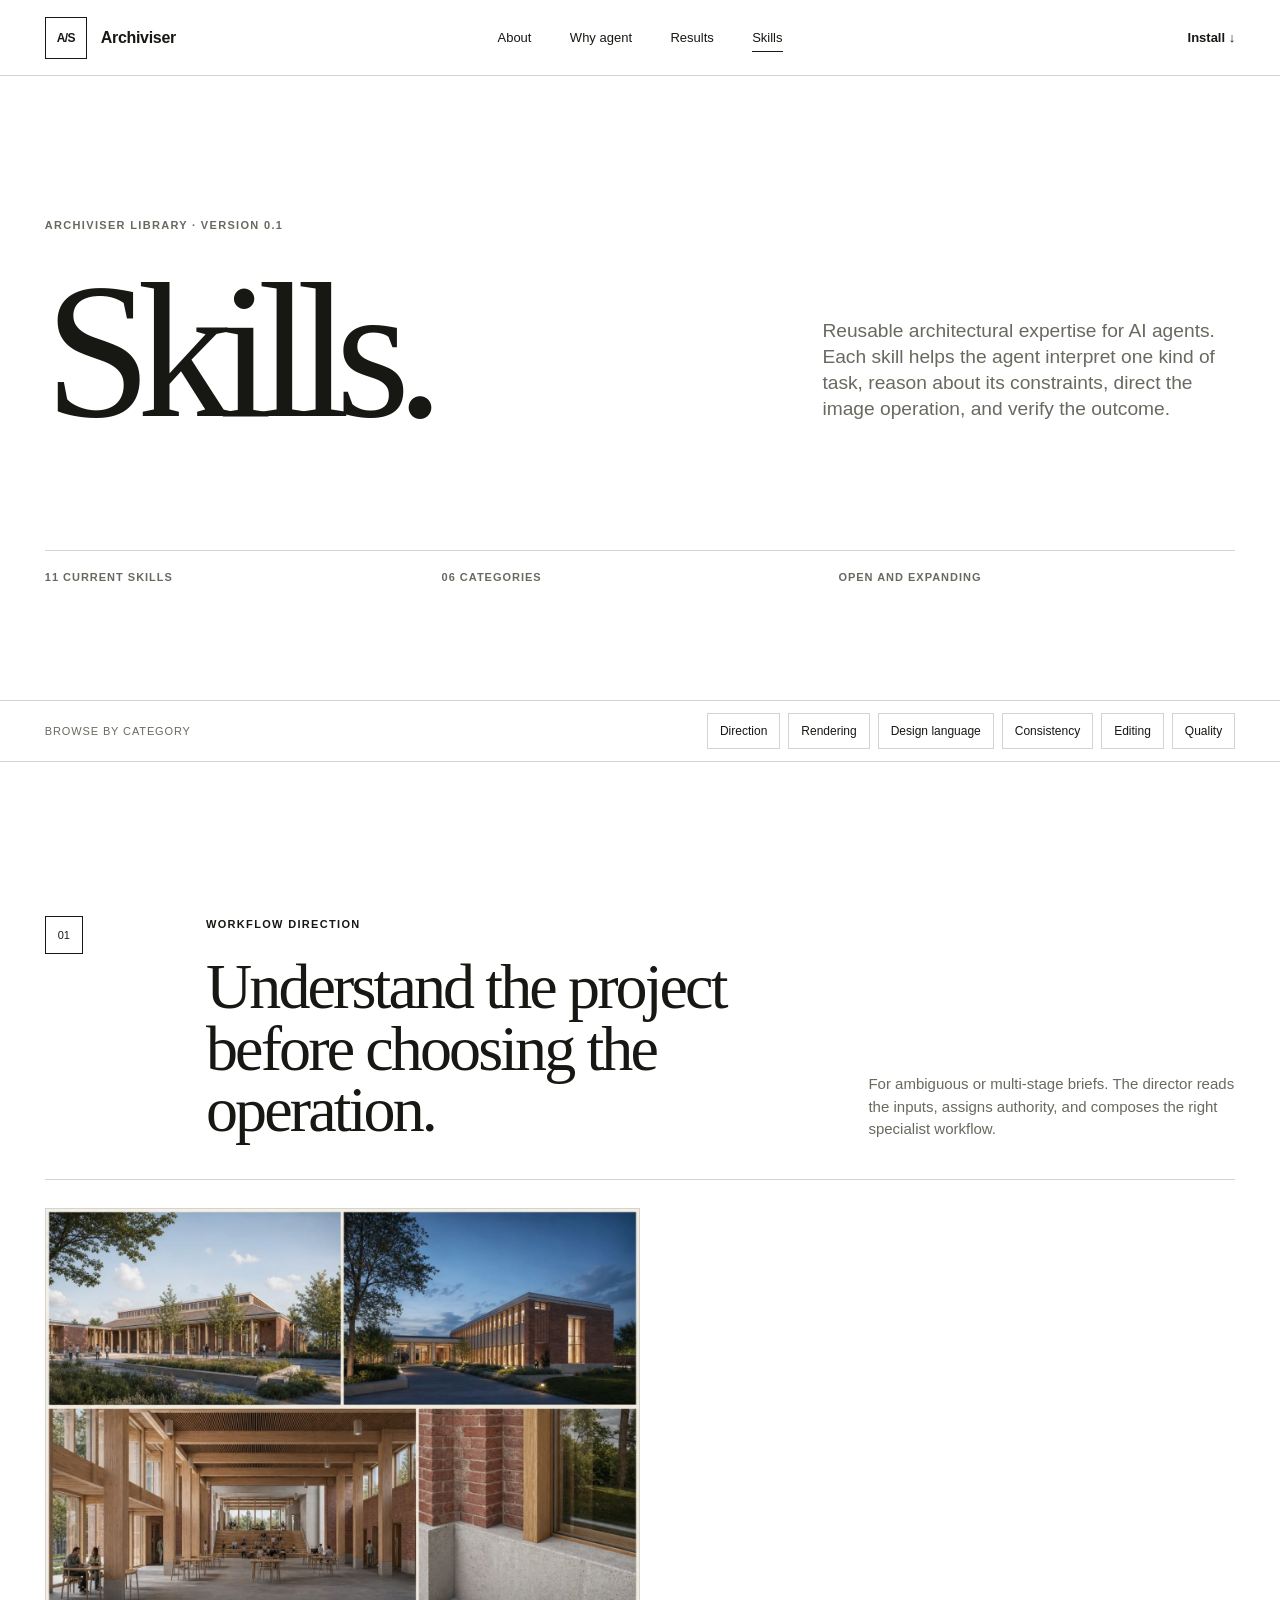
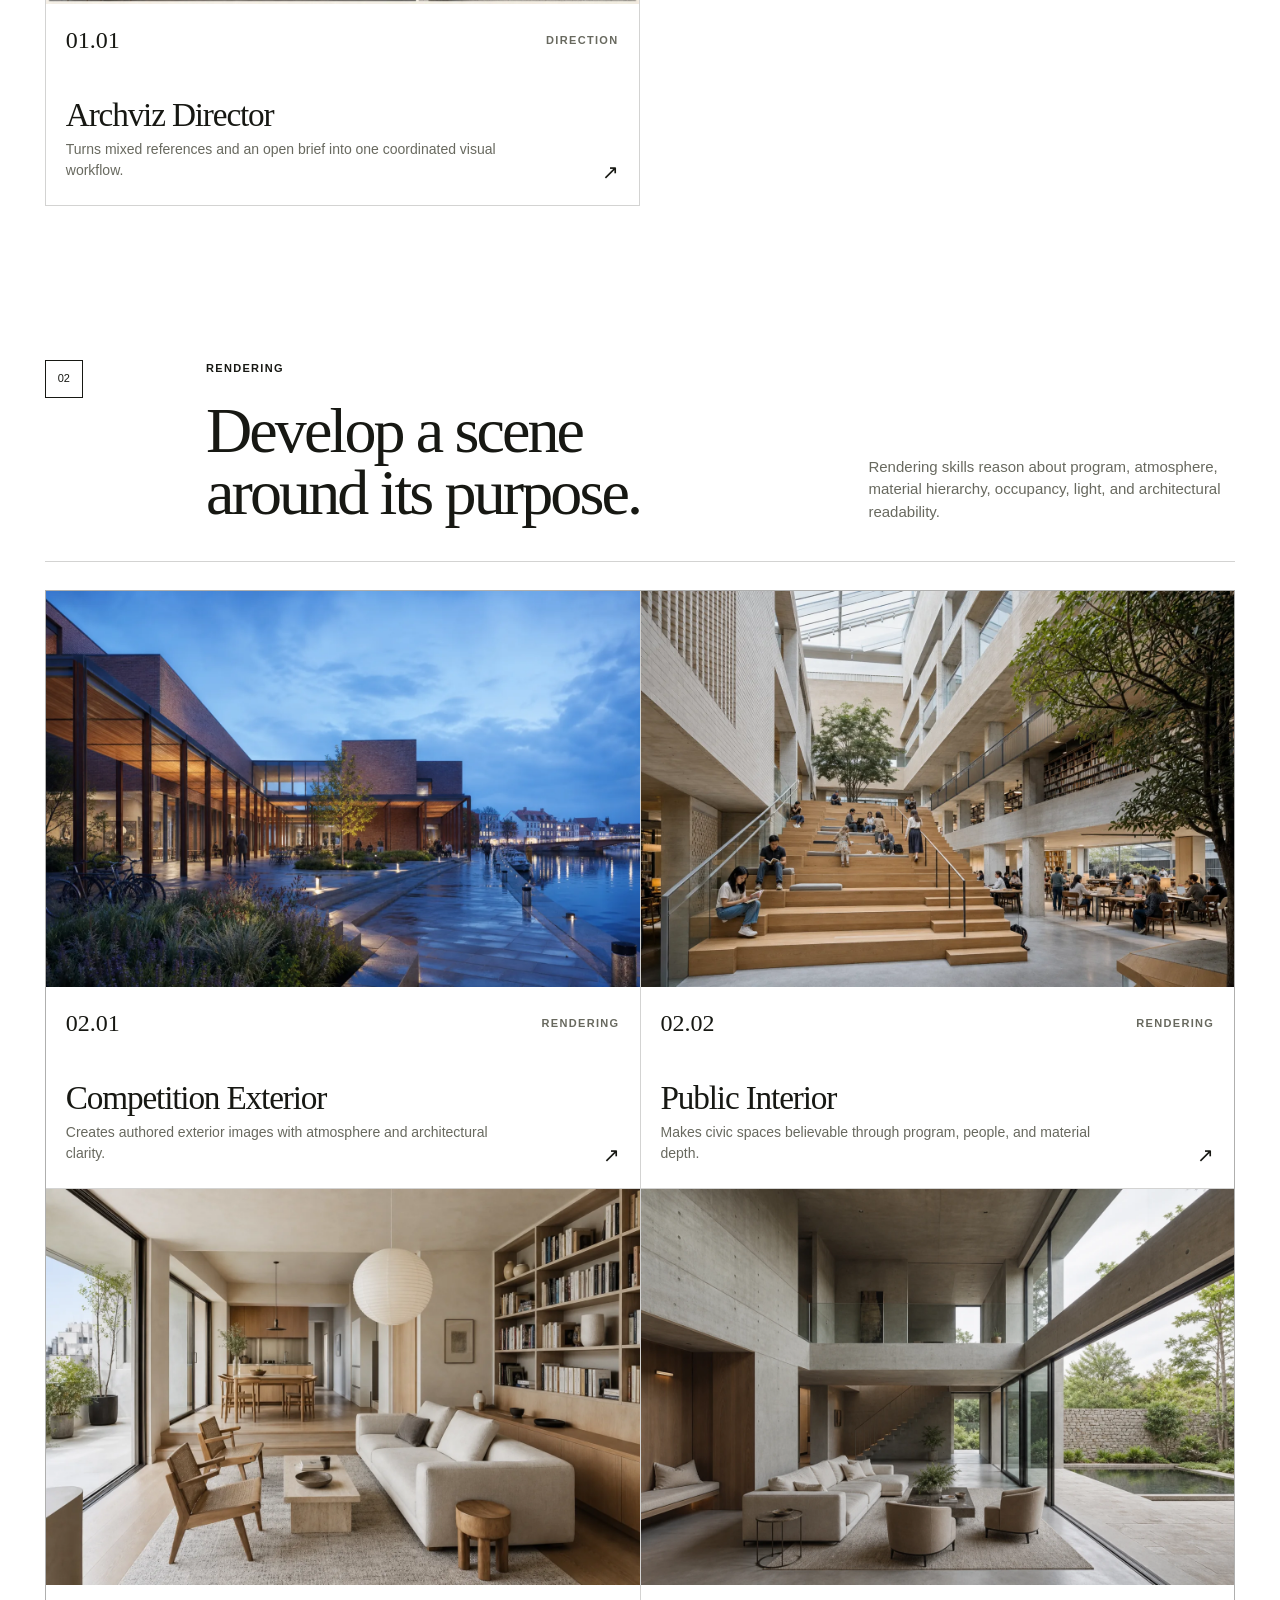
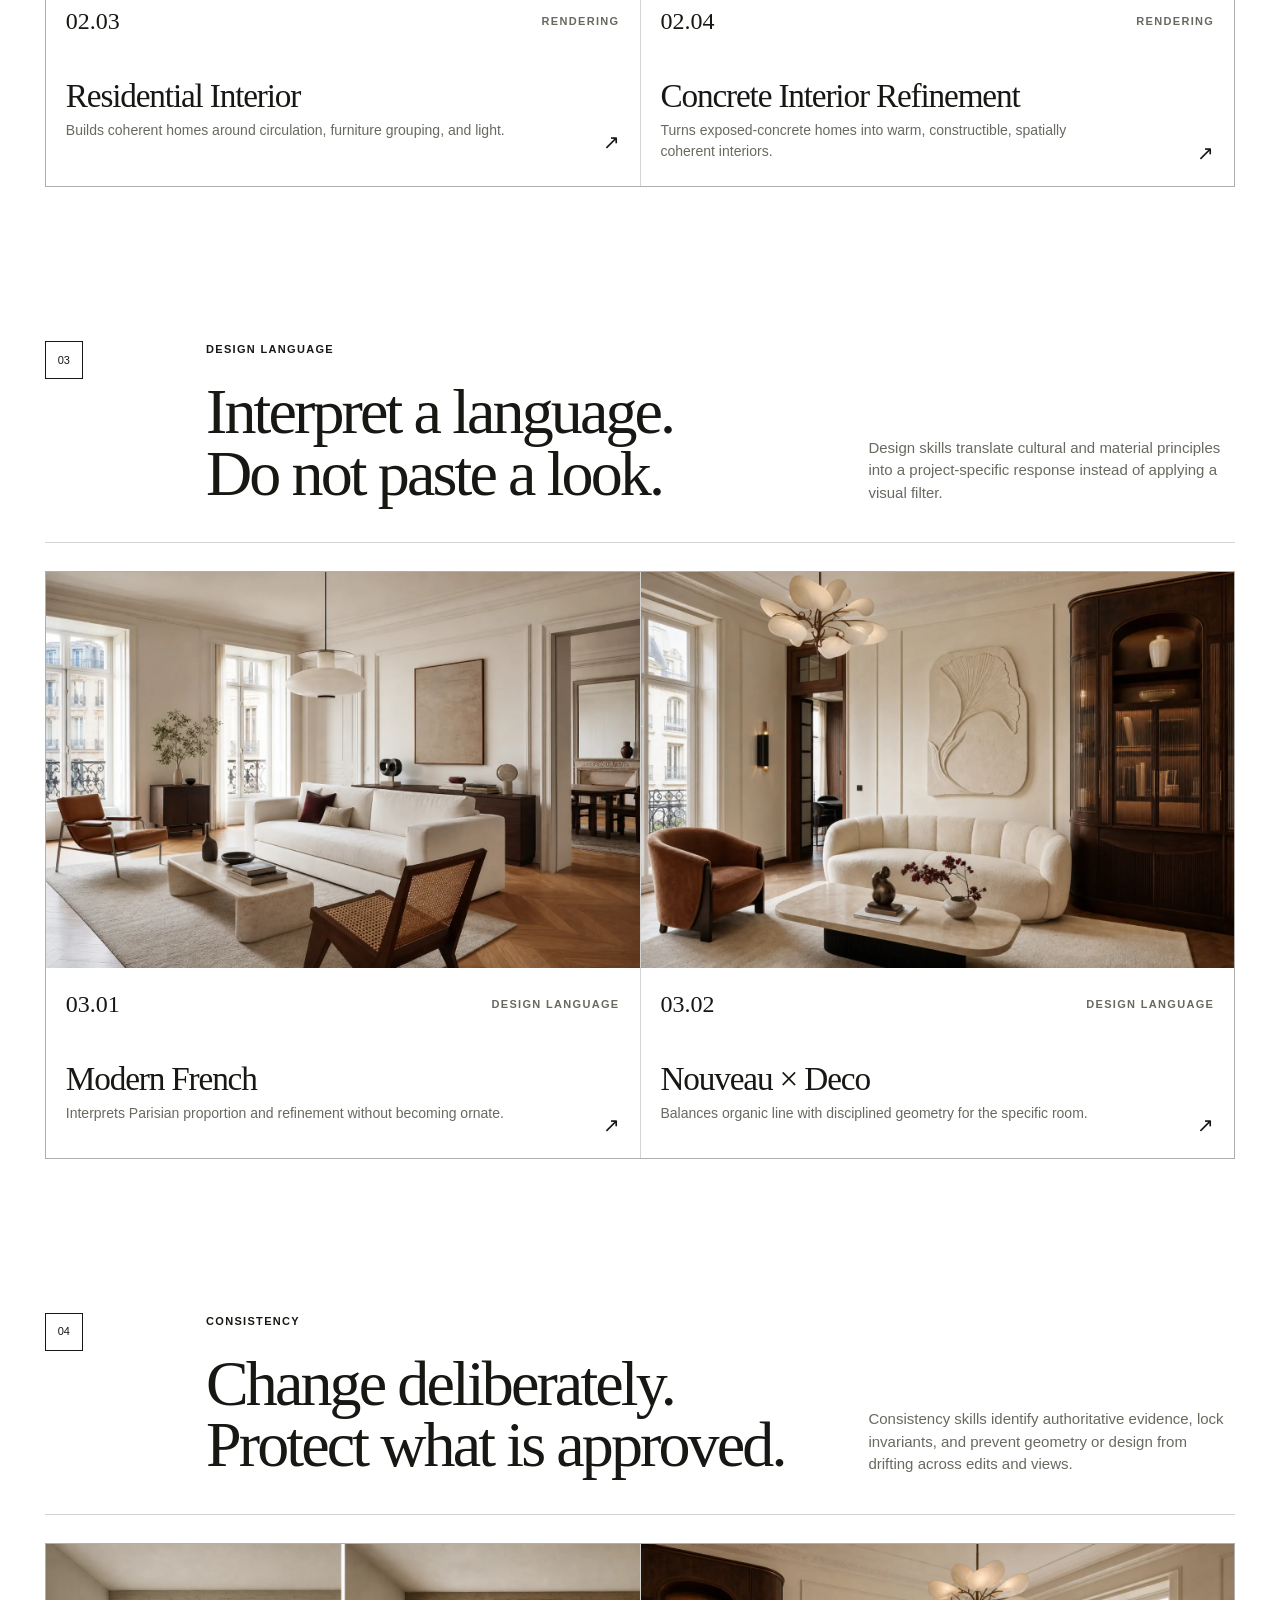
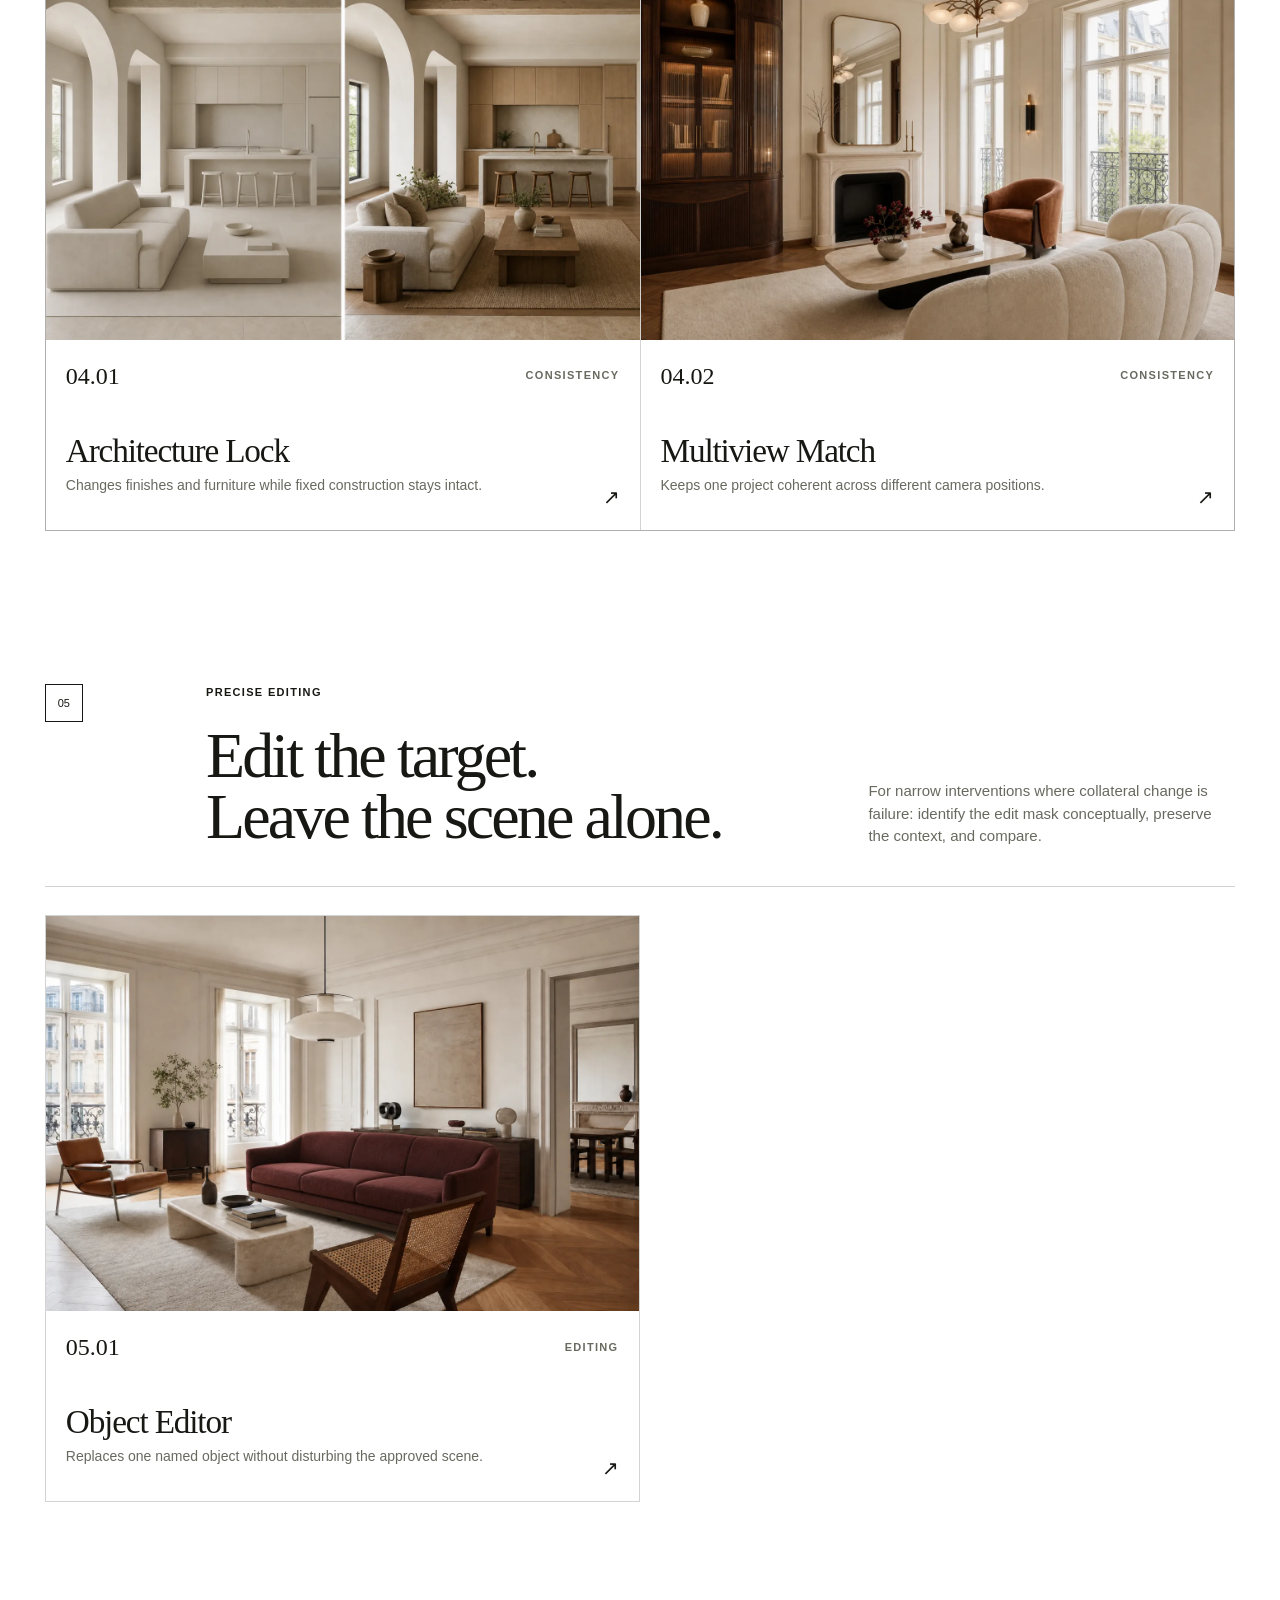
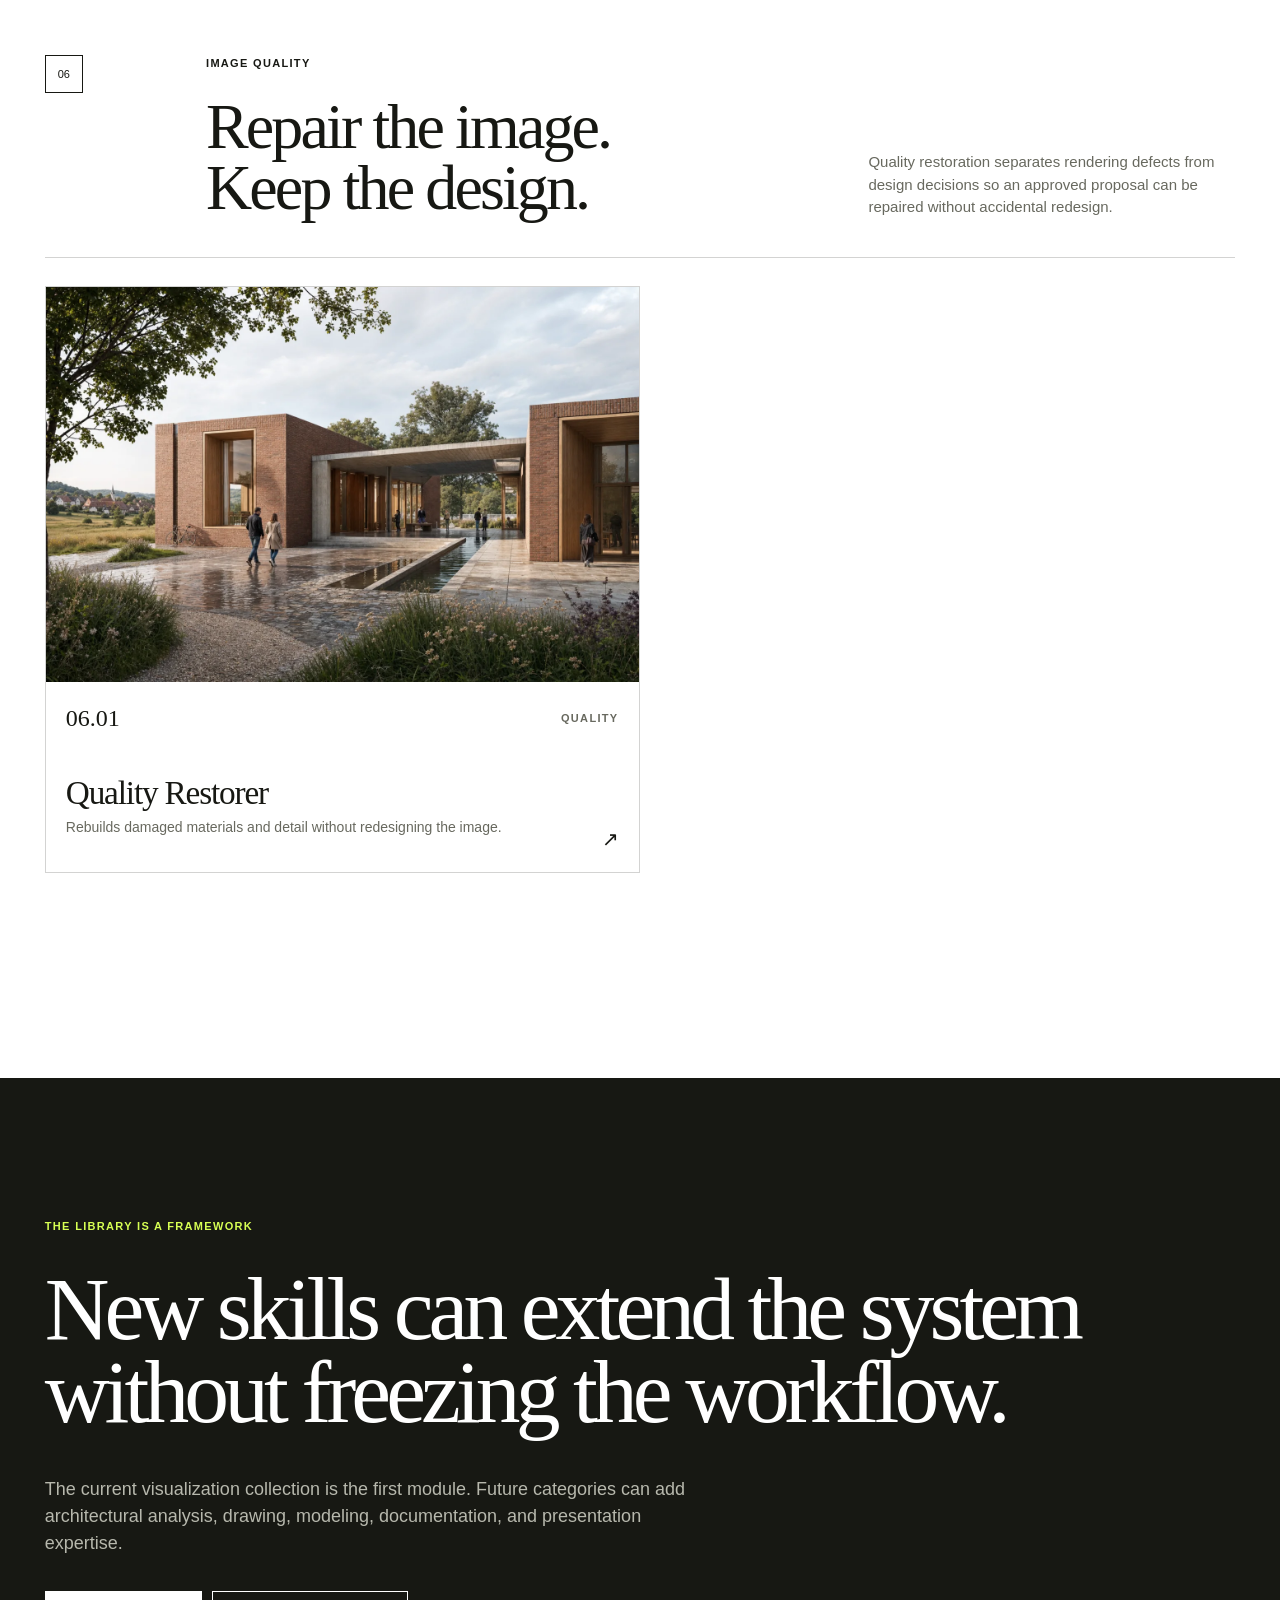
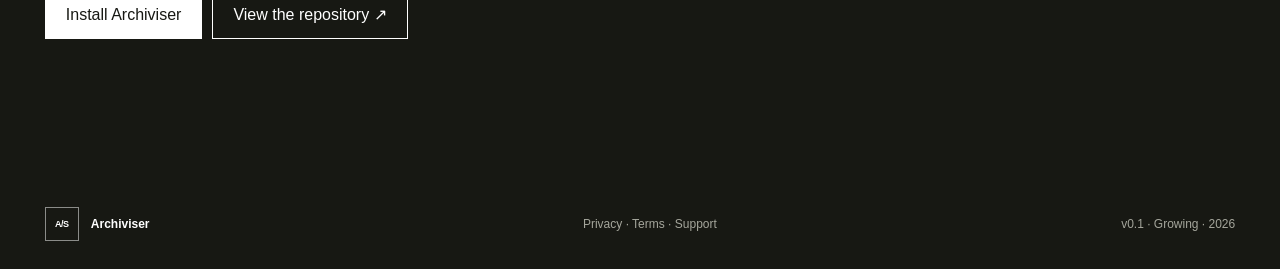
==== site/skills.html @ 3abfe594 "Add concrete interior skill artwork" ====
<!doctype html>
<html lang="en">
  <head>
    <meta charset="UTF-8" />
    <meta name="viewport" content="width=device-width, initial-scale=1.0" />
    <meta name="description" content="Browse the Archiviser library of architectural reasoning skills for AI agents, organized by capability." />
    <meta name="theme-color" content="#ffffff" />
    <title>Skills Library — Archiviser</title>
    <link rel="stylesheet" href="styles.css" />
    <script src="script.js" defer></script>
  </head>
  <body class="library-page">
    <a class="skip-link" href="#main">Skip to content</a>

    <header class="site-header">
      <a class="brand" href="index.html" aria-label="Archiviser home">
        <span class="brand-mark" aria-hidden="true">A/S</span>
        <span class="brand-name">Archiviser</span>
      </a>
      <nav class="site-nav" aria-label="Primary navigation">
        <a href="index.html#context">About</a>
        <a href="index.html#why-agent">Why agent</a>
        <a href="index.html#cases">Results</a>
        <a class="is-current" href="skills.html" aria-current="page">Skills</a>
      </nav>
      <a class="header-cta" href="index.html#install">Install <span aria-hidden="true">↓</span></a>
    </header>

    <main id="main">
      <section class="library-hero">
        <p class="eyebrow">Archiviser library · Version 0.1</p>
        <div class="library-title">
          <h1>Skills.</h1>
          <p>Reusable architectural expertise for AI agents. Each skill helps the agent interpret one kind of task, reason about its constraints, direct the image operation, and verify the outcome.</p>
        </div>
        <div class="library-index">
          <span>11 current skills</span><span>06 categories</span><span>Open and expanding</span>
        </div>
      </section>

      <nav class="category-nav" aria-label="Skill categories">
        <span>Browse by category</span>
        <a href="#direction">Direction</a>
        <a href="#rendering">Rendering</a>
        <a href="#design">Design language</a>
        <a href="#consistency">Consistency</a>
        <a href="#editing">Editing</a>
        <a href="#quality">Quality</a>
      </nav>

      <div class="library-sections">
        <section class="skill-category-section" id="direction">
          <header class="category-heading reveal"><span>01</span><div><p>Workflow direction</p><h2>Understand the project<br />before choosing the operation.</h2></div><p>For ambiguous or multi-stage briefs. The director reads the inputs, assigns authority, and composes the right specialist workflow.</p></header>
          <div class="skill-grid library-grid">
            <a class="skill-card reveal" href="https://github.com/swangarch/archiviser/blob/main/skills/archviz-director/SKILL.md">
              <div class="skill-image"><img src="assets/archviz-director-overview.webp" alt="One architectural project coordinated across exterior, interior, and material views" /></div>
              <div class="skill-card-body"><div class="skill-meta"><span class="skill-id">01.01</span><span class="skill-category">Direction</span></div><h3>Archviz Director</h3><p>Turns mixed references and an open brief into one coordinated visual workflow.</p><span class="skill-arrow">↗</span></div>
            </a>
          </div>
        </section>

        <section class="skill-category-section" id="rendering">
          <header class="category-heading reveal"><span>02</span><div><p>Rendering</p><h2>Develop a scene<br />around its purpose.</h2></div><p>Rendering skills reason about program, atmosphere, material hierarchy, occupancy, light, and architectural readability.</p></header>
          <div class="skill-grid library-grid">
            <a class="skill-card reveal" href="https://github.com/swangarch/archiviser/blob/main/skills/render-competition-exterior/SKILL.md"><div class="skill-image"><img src="assets/blue-hour-waterfront-exterior.webp" alt="Brick waterfront arts pavilion at blue hour" /></div><div class="skill-card-body"><div class="skill-meta"><span class="skill-id">02.01</span><span class="skill-category">Rendering</span></div><h3>Competition Exterior</h3><p>Creates authored exterior images with atmosphere and architectural clarity.</p><span class="skill-arrow">↗</span></div></a>
            <a class="skill-card reveal" href="https://github.com/swangarch/archiviser/blob/main/skills/render-public-interior/SKILL.md"><div class="skill-image"><img src="assets/public-library-interior.webp" alt="Public library organized around a timber reading stair" /></div><div class="skill-card-body"><div class="skill-meta"><span class="skill-id">02.02</span><span class="skill-category">Rendering</span></div><h3>Public Interior</h3><p>Makes civic spaces believable through program, people, and material depth.</p><span class="skill-arrow">↗</span></div></a>
            <a class="skill-card reveal" href="https://github.com/swangarch/archiviser/blob/main/skills/render-residential-interior/SKILL.md"><div class="skill-image"><img src="assets/residential-interior.webp" alt="Bright split-level residential interior" /></div><div class="skill-card-body"><div class="skill-meta"><span class="skill-id">02.03</span><span class="skill-category">Rendering</span></div><h3>Residential Interior</h3><p>Builds coherent homes around circulation, furniture grouping, and light.</p><span class="skill-arrow">↗</span></div></a>
            <a class="skill-card reveal" href="https://github.com/swangarch/archiviser/blob/main/skills/refine-concrete-residential-interiors/SKILL.md"><div class="skill-image"><img src="assets/concrete-residential-interior.webp" alt="Double-height exposed-concrete living room opening to a planted courtyard" /></div><div class="skill-card-body"><div class="skill-meta"><span class="skill-id">02.04</span><span class="skill-category">Rendering</span></div><h3>Concrete Interior Refinement</h3><p>Turns exposed-concrete homes into warm, constructible, spatially coherent interiors.</p><span class="skill-arrow">↗</span></div></a>
          </div>
        </section>

        <section class="skill-category-section" id="design">
          <header class="category-heading reveal"><span>03</span><div><p>Design language</p><h2>Interpret a language.<br />Do not paste a look.</h2></div><p>Design skills translate cultural and material principles into a project-specific response instead of applying a visual filter.</p></header>
          <div class="skill-grid library-grid">
            <a class="skill-card reveal" href="https://github.com/swangarch/archiviser/blob/main/skills/design-modern-french/SKILL.md"><div class="skill-image"><img src="assets/modern-french-interior.webp" alt="Restrained contemporary French living room" /></div><div class="skill-card-body"><div class="skill-meta"><span class="skill-id">03.01</span><span class="skill-category">Design language</span></div><h3>Modern French</h3><p>Interprets Parisian proportion and refinement without becoming ornate.</p><span class="skill-arrow">↗</span></div></a>
            <a class="skill-card reveal" href="https://github.com/swangarch/archiviser/blob/main/skills/design-art-nouveau-deco/SKILL.md"><div class="skill-image"><img src="assets/art-nouveau-deco-interior.webp" alt="Interior balancing Art Nouveau and Art Deco influences" /></div><div class="skill-card-body"><div class="skill-meta"><span class="skill-id">03.02</span><span class="skill-category">Design language</span></div><h3>Nouveau × Deco</h3><p>Balances organic line with disciplined geometry for the specific room.</p><span class="skill-arrow">↗</span></div></a>
          </div>
        </section>

        <section class="skill-category-section" id="consistency">
          <header class="category-heading reveal"><span>04</span><div><p>Consistency</p><h2>Change deliberately.<br />Protect what is approved.</h2></div><p>Consistency skills identify authoritative evidence, lock invariants, and prevent geometry or design from drifting across edits and views.</p></header>
          <div class="skill-grid library-grid">
            <a class="skill-card reveal" href="https://github.com/swangarch/archiviser/blob/main/skills/lock-architecture-shell/SKILL.md"><div class="skill-image"><img src="assets/architecture-shell-lock.webp" alt="Interior comparison with identical architectural shell" /></div><div class="skill-card-body"><div class="skill-meta"><span class="skill-id">04.01</span><span class="skill-category">Consistency</span></div><h3>Architecture Lock</h3><p>Changes finishes and furniture while fixed construction stays intact.</p><span class="skill-arrow">↗</span></div></a>
            <a class="skill-card reveal" href="https://github.com/swangarch/archiviser/blob/main/skills/match-archviz-multiview/SKILL.md"><div class="skill-image"><img src="assets/art-nouveau-deco-companion-view.webp" alt="Reverse view of the same designed room" /></div><div class="skill-card-body"><div class="skill-meta"><span class="skill-id">04.02</span><span class="skill-category">Consistency</span></div><h3>Multiview Match</h3><p>Keeps one project coherent across different camera positions.</p><span class="skill-arrow">↗</span></div></a>
          </div>
        </section>

        <section class="skill-category-section" id="editing">
          <header class="category-heading reveal"><span>05</span><div><p>Precise editing</p><h2>Edit the target.<br />Leave the scene alone.</h2></div><p>For narrow interventions where collateral change is failure: identify the edit mask conceptually, preserve the context, and compare.</p></header>
          <div class="skill-grid library-grid">
            <a class="skill-card reveal" href="https://github.com/swangarch/archiviser/blob/main/skills/edit-archviz-objects/SKILL.md"><div class="skill-image"><img src="assets/modern-french-object-edit.webp" alt="Parisian living room after a precise sofa replacement" /></div><div class="skill-card-body"><div class="skill-meta"><span class="skill-id">05.01</span><span class="skill-category">Editing</span></div><h3>Object Editor</h3><p>Replaces one named object without disturbing the approved scene.</p><span class="skill-arrow">↗</span></div></a>
          </div>
        </section>

        <section class="skill-category-section" id="quality">
          <header class="category-heading reveal"><span>06</span><div><p>Image quality</p><h2>Repair the image.<br />Keep the design.</h2></div><p>Quality restoration separates rendering defects from design decisions so an approved proposal can be repaired without accidental redesign.</p></header>
          <div class="skill-grid library-grid">
            <a class="skill-card reveal" href="https://github.com/swangarch/archiviser/blob/main/skills/restore-archviz-quality/SKILL.md"><div class="skill-image"><img src="assets/competition-exterior.webp" alt="Restored architectural exterior with clean materials and geometry" /></div><div class="skill-card-body"><div class="skill-meta"><span class="skill-id">06.01</span><span class="skill-category">Quality</span></div><h3>Quality Restorer</h3><p>Rebuilds damaged materials and detail without redesigning the image.</p><span class="skill-arrow">↗</span></div></a>
          </div>
        </section>
      </div>

      <section class="library-closing reveal">
        <p class="section-number">The library is a framework</p>
        <h2>New skills can extend the system<br />without freezing the workflow.</h2>
        <p>The current visualization collection is the first module. Future categories can add architectural analysis, drawing, modeling, documentation, and presentation expertise.</p>
        <div class="closing-actions"><a class="button button-light" href="index.html#install">Install Archiviser</a><a class="button button-outline-light" href="https://github.com/swangarch/archiviser">View the repository ↗</a></div>
      </section>
    </main>

    <footer class="site-footer">
      <div><span class="brand-mark">A/S</span><span>Archiviser</span></div>
      <p><a href="privacy.html">Privacy</a> · <a href="terms.html">Terms</a> · <a href="support.html">Support</a></p>
      <p>v0.1 · Growing · <span id="year">2026</span></p>
    </footer>
  </body>
</html>
---- site/styles.css ----
:root {
  --paper: #ffffff;
  --paper-light: #ffffff;
  --ink: #171813;
  --muted: #68695f;
  --line: rgba(23, 24, 19, 0.19);
  --acid: #d7ff53;
  --terracotta: #a7492e;
  --blue: #345cff;
  --max: 1540px;
  --gutter: clamp(20px, 3.5vw, 58px);
  --display: "Helvetica Neue", "Neue Haas Grotesk Text Pro", Arial, sans-serif;
  --serif: Iowan Old Style, Baskerville, "Times New Roman", serif;
}

* { box-sizing: border-box; }
html { scroll-behavior: smooth; }
#context, #why-agent, #example, #cases, #skills, #install { scroll-margin-top: 96px; }
body {
  margin: 0;
  color: var(--ink);
  background: var(--paper);
  font-family: var(--display);
  font-size: 16px;
  line-height: 1.5;
  -webkit-font-smoothing: antialiased;
}

img { display: block; width: 100%; }
a { color: inherit; text-decoration: none; }
button { font: inherit; }

.skip-link {
  position: fixed;
  z-index: 1000;
  left: 16px;
  top: -80px;
  padding: 10px 16px;
  color: #fff;
  background: var(--ink);
}
.skip-link:focus { top: 16px; }

.site-header {
  position: sticky;
  z-index: 100;
  top: 0;
  display: grid;
  grid-template-columns: 1fr auto 1fr;
  align-items: center;
  min-height: 76px;
  padding: 0 var(--gutter);
  border-bottom: 1px solid var(--line);
  background: color-mix(in srgb, var(--paper) 88%, transparent);
  backdrop-filter: blur(16px);
}
.brand { display: inline-flex; align-items: center; gap: 14px; width: max-content; font-weight: 650; }
.brand-mark {
  display: inline-grid;
  place-items: center;
  width: 42px;
  height: 42px;
  border: 1px solid currentColor;
  font-size: 12px;
  font-weight: 750;
  letter-spacing: -0.05em;
}
.brand-name { letter-spacing: -0.02em; }
.site-nav { display: flex; gap: clamp(20px, 3vw, 44px); font-size: 13px; }
.site-nav a, .header-cta { position: relative; }
.site-nav a::after, .header-cta::after {
  position: absolute;
  right: 0;
  bottom: -5px;
  left: 0;
  height: 1px;
  background: currentColor;
  content: "";
  transform: scaleX(0);
  transform-origin: right;
  transition: transform 240ms ease;
}
.site-nav a:hover::after, .header-cta:hover::after { transform: scaleX(1); transform-origin: left; }
.site-nav a.is-current::after { transform: scaleX(1); }
.header-cta { justify-self: end; font-size: 13px; font-weight: 650; }

.hero {
  display: grid;
  grid-template-columns: minmax(390px, 1.05fr) minmax(500px, 1.35fr);
  grid-template-rows: 1fr auto;
  gap: clamp(30px, 4vw, 72px);
  min-height: calc(100svh - 76px);
  max-width: var(--max);
  margin: 0 auto;
  padding: clamp(54px, 8vh, 100px) var(--gutter) 30px;
}
.hero-copy { align-self: center; }
.eyebrow, .section-number, .case-type, .skill-category {
  margin: 0;
  font-size: 11px;
  font-weight: 700;
  letter-spacing: 0.12em;
  text-transform: uppercase;
}
.eyebrow { margin-bottom: clamp(34px, 6vh, 74px); color: var(--muted); }
.hero h1 {
  margin: 0;
  font-family: var(--serif);
  font-size: clamp(72px, 7.1vw, 122px);
  font-weight: 400;
  line-height: 0.79;
  letter-spacing: -0.065em;
}
.hero h1 span { display: block; }
.hero-intro {
  max-width: 550px;
  margin: clamp(34px, 6vh, 72px) 0 0;
  font-size: clamp(18px, 1.55vw, 26px);
  line-height: 1.3;
  letter-spacing: -0.025em;
}
.hero-actions, .closing-actions { display: flex; flex-wrap: wrap; gap: 10px; margin-top: 34px; }
.button {
  display: inline-flex;
  align-items: center;
  justify-content: center;
  min-height: 48px;
  padding: 0 20px;
  border: 1px solid var(--ink);
  border-radius: 0;
  cursor: pointer;
  transition: background 180ms ease, color 180ms ease, transform 180ms ease;
}
.button:hover { transform: translateY(-2px); }
.button-dark { color: var(--paper); background: var(--ink); }
.button-quiet { background: transparent; }
.hero-visual { position: relative; align-self: stretch; min-height: 570px; margin: 0; overflow: hidden; background: #c9c7bd; }
.hero-visual img { height: 100%; object-fit: cover; }
.hero-visual figcaption {
  position: absolute;
  right: 0;
  bottom: 0;
  left: 0;
  display: flex;
  justify-content: space-between;
  padding: 14px 16px;
  color: #fff;
  background: linear-gradient(transparent, rgba(0, 0, 0, 0.48));
  font-size: 10px;
  letter-spacing: 0.08em;
  text-transform: uppercase;
}
.crosshair { position: absolute; width: 26px; height: 26px; }
.crosshair::before, .crosshair::after { position: absolute; background: rgba(255,255,255,.9); content: ""; }
.crosshair::before { left: 12px; width: 1px; height: 26px; }
.crosshair::after { top: 12px; width: 26px; height: 1px; }
.crosshair-a { top: 22px; left: 22px; }
.crosshair-b { right: 22px; bottom: 48px; }
.hero-index {
  grid-column: 1 / -1;
  display: grid;
  grid-template-columns: repeat(3, 1fr);
  border-top: 1px solid var(--line);
}
.hero-index div { display: flex; align-items: baseline; gap: 12px; padding: 20px 0 0; }
.hero-index strong { font-family: var(--serif); font-size: 36px; font-weight: 400; }
.hero-index span { color: var(--muted); font-size: 12px; }

.manifesto, .reasoning, .usage, .cases, .skills, .method, .install {
  max-width: var(--max);
  margin: 0 auto;
  padding-right: var(--gutter);
  padding-left: var(--gutter);
}
.manifesto {
  display: grid;
  grid-template-columns: 0.42fr 1.5fr 0.8fr;
  gap: clamp(24px, 4vw, 70px);
  padding-top: clamp(110px, 16vw, 230px);
  padding-bottom: clamp(110px, 16vw, 230px);
}
.manifesto-lead { margin: 0; font-family: var(--serif); font-size: clamp(34px, 4.2vw, 66px); line-height: 1.02; letter-spacing: -0.045em; }
.manifesto-copy { align-self: end; color: var(--muted); }
.manifesto-copy p { margin: 0; }
.manifesto-copy p + p { margin-top: 22px; }

.reasoning { padding-bottom: clamp(110px, 16vw, 230px); }
.reasoning-grid { display: grid; grid-template-columns: 1fr 1fr; gap: 12px; margin-top: 28px; }
.reasoning-card { min-height: 620px; padding: clamp(28px, 4vw, 62px); }
.reasoning-card-muted { border: 1px solid var(--line); background: #f0f0eb; }
.reasoning-card-accent { background: var(--acid); }
.reasoning-label { margin: 0; font-size: 11px; font-weight: 700; letter-spacing: .12em; text-transform: uppercase; }
.reasoning-card h3 { margin: clamp(70px, 9vw, 140px) 0 42px; font-family: var(--serif); font-size: clamp(44px, 5.2vw, 76px); font-weight: 400; line-height: .95; letter-spacing: -.045em; }
.reasoning-card ol { margin: 0; padding: 0; border-top: 1px solid currentColor; list-style: none; counter-reset: reason; }
.reasoning-card li { display: grid; grid-template-columns: 34px 1fr; gap: 12px; padding: 13px 0; border-bottom: 1px solid color-mix(in srgb, currentColor 25%, transparent); counter-increment: reason; }
.reasoning-card li::before { content: "0" counter(reason); color: var(--muted); font-size: 11px; }
.reasoning-note { max-width: 520px; margin: 42px 0 0; font-size: 14px; }
.reasoning-statement { display: flex; align-items: center; justify-content: space-between; gap: 16px; margin-top: 12px; padding: clamp(28px, 4vw, 52px); color: var(--paper); background: var(--ink); font-family: var(--serif); font-size: clamp(22px, 3vw, 46px); }
.reasoning-statement i { color: var(--acid); font-family: var(--display); font-style: normal; }

.usage { padding-bottom: clamp(110px, 15vw, 220px); }
.usage-demo {
  display: grid;
  grid-template-columns: .9fr 1.1fr;
  gap: 12px;
  margin-top: 28px;
  padding: 12px;
  background: var(--ink);
}
.codex-window { min-width: 0; color: var(--ink); background: var(--paper-light); }
.codex-bar { display: grid; grid-template-columns: auto auto 1fr; align-items: center; gap: 10px; min-height: 52px; padding: 0 18px; border-bottom: 1px solid var(--line); font-size: 12px; }
.codex-bar > span:last-child { justify-self: end; color: var(--muted); }
.codex-dot { width: 10px; height: 10px; background: var(--acid); border: 1px solid var(--ink); border-radius: 50%; }
.codex-thread { padding: clamp(22px, 3vw, 42px); }
.file-chip { display: flex; align-items: center; gap: 12px; width: fit-content; padding: 10px 12px; border: 1px solid var(--line); background: #fff; }
.file-chip > span { display: grid; place-items: center; width: 38px; height: 38px; color: var(--paper); background: var(--ink); font-size: 9px; font-weight: 700; }
.file-chip div { display: grid; }
.file-chip strong { font-size: 12px; }
.file-chip small { color: var(--muted); font-size: 10px; }
.message { margin-top: 28px; }
.message > span { display: block; margin-bottom: 8px; color: var(--muted); font-size: 10px; font-weight: 700; letter-spacing: .08em; text-transform: uppercase; }
.message p { margin: 0; padding: 16px 18px; font-size: 14px; line-height: 1.55; }
.message-user p { background: #fff; border: 1px solid var(--line); }
.message-agent p { color: var(--paper); background: var(--ink); }
.message code { padding: 2px 4px; color: var(--ink); background: var(--acid); font-size: .92em; }
.usage-result { position: relative; min-width: 0; margin: 0; overflow: hidden; background: #c8c6bd; }
.usage-result img { height: 100%; object-fit: cover; }
.usage-result figcaption { position: absolute; right: 0; bottom: 0; left: 0; display: flex; justify-content: space-between; gap: 20px; padding: 16px; color: #fff; background: linear-gradient(transparent, rgba(0,0,0,.62)); font-size: 10px; letter-spacing: .08em; text-transform: uppercase; }
.usage-steps { display: grid; grid-template-columns: repeat(4, 1fr); margin: 28px 0 0; padding: 0; border-top: 1px solid var(--line); list-style: none; }
.usage-steps li { min-height: 180px; padding: 20px 22px 22px 0; border-right: 1px solid var(--line); }
.usage-steps li + li { padding-left: 22px; }
.usage-steps li:last-child { border-right: 0; }
.usage-steps span { color: var(--muted); font-size: 11px; }
.usage-steps strong { display: block; margin-top: 44px; font-family: var(--serif); font-size: 30px; font-weight: 400; }
.usage-steps p { margin: 6px 0 0; color: var(--muted); font-size: 13px; }

.section-heading {
  display: grid;
  grid-template-columns: 1fr minmax(250px, 0.42fr);
  gap: 40px;
  align-items: end;
  padding-bottom: 38px;
  border-bottom: 1px solid var(--line);
}
.section-heading h2, .closing h2 {
  margin: 20px 0 0;
  font-family: var(--serif);
  font-size: clamp(54px, 7vw, 106px);
  font-weight: 400;
  line-height: 0.92;
  letter-spacing: -0.055em;
}
.section-heading > p { max-width: 450px; margin: 0; color: var(--muted); font-size: 18px; }
.section-summary { max-width: 640px; margin: 28px 0 0; color: var(--muted); font-size: 16px; }

.case { padding: clamp(90px, 12vw, 190px) 0; border-bottom: 1px solid var(--line); }
.case-header {
  display: grid;
  grid-template-columns: 0.35fr 1fr 0.7fr;
  gap: clamp(24px, 4vw, 68px);
  align-items: start;
  margin-bottom: clamp(34px, 5vw, 70px);
}
.case-header > div { display: flex; align-items: center; gap: 14px; }
.case-number { display: inline-grid; place-items: center; width: 34px; height: 34px; border: 1px solid var(--ink); font-size: 11px; }
.case-header h3 { margin: 0; font-family: var(--serif); font-size: clamp(42px, 5.1vw, 78px); font-weight: 400; line-height: 0.96; letter-spacing: -0.045em; }
.case-header > p { margin: 0; color: var(--muted); font-size: 17px; }
.diptych { display: grid; grid-template-columns: 1fr 1fr; gap: 12px; }
.diptych figure, .single-image { margin: 0; }
.diptych img { aspect-ratio: 3 / 2; height: 100%; object-fit: cover; }
.diptych figcaption, .single-image figcaption { display: flex; justify-content: space-between; padding-top: 10px; color: var(--muted); font-size: 11px; text-transform: uppercase; letter-spacing: .08em; }
.single-image { width: 82%; margin-left: auto; }
.case-footer { display: flex; justify-content: space-between; gap: 30px; margin-top: 24px; padding-top: 18px; border-top: 1px solid var(--line); color: var(--muted); font-size: 12px; }
.case-footer a { color: var(--ink); font-weight: 700; }
.case-footer a:hover { text-decoration: underline; text-underline-offset: 4px; }
.case-offset .case-header { grid-template-columns: .35fr .78fr .55fr; }

.compare-stage { position: relative; aspect-ratio: 3 / 2; overflow: hidden; background: #c7c5bc; }
.compare-image { position: absolute; inset: 0; height: 100%; object-fit: cover; }
.compare-overlay { position: absolute; inset: 0; clip-path: inset(0 calc(100% - var(--position)) 0 0); }
.compare-handle { position: absolute; z-index: 3; top: 0; bottom: 0; left: var(--position); width: 2px; background: #fff; transform: translateX(-1px); pointer-events: none; }
.compare-handle span { position: absolute; top: 50%; left: 50%; display: grid; place-items: center; width: 48px; height: 48px; color: var(--ink); background: var(--acid); border-radius: 50%; transform: translate(-50%, -50%); font-size: 18px; }
.compare-range { position: absolute; z-index: 5; inset: 0; width: 100%; height: 100%; margin: 0; cursor: ew-resize; opacity: 0; }
.compare-label { position: absolute; z-index: 4; top: 16px; padding: 8px 10px; color: #fff; background: rgba(0,0,0,.55); font-size: 10px; letter-spacing: .1em; text-transform: uppercase; pointer-events: none; }
.compare-label-before { left: 16px; }
.compare-label-after { right: 16px; }

.case-dark { width: calc(100% + 2 * var(--gutter)); margin-left: calc(-1 * var(--gutter)); padding-right: var(--gutter); padding-left: var(--gutter); color: var(--paper); background: var(--ink); border-bottom: 0; }
.case-dark .case-number { border-color: var(--paper); }
.case-dark .case-header > p, .case-dark .case-footer { color: #a5a69c; }
.case-dark .case-footer { border-color: rgba(255,255,255,.2); }
.case-dark .case-footer a { color: var(--acid); }

.skills { padding-top: clamp(100px, 12vw, 170px); padding-bottom: clamp(110px, 15vw, 220px); }
.skills .skill-grid { grid-template-columns: repeat(3, 1fr); }
.skill-filters { display: flex; flex-wrap: wrap; gap: 6px; justify-content: flex-end; }
.filter { padding: 8px 12px; border: 1px solid var(--line); color: var(--muted); background: transparent; cursor: pointer; white-space: nowrap; }
.filter:hover, .filter.is-active { color: var(--paper); background: var(--ink); }
.skill-grid { display: grid; grid-template-columns: 1fr 1fr; gap: 1px; margin-top: 28px; background: var(--line); border: 1px solid var(--line); }
.skill-card { position: relative; min-width: 0; overflow: hidden; background: var(--paper); transition: color 180ms ease, background 180ms ease; }
.skill-card:hover { color: var(--paper); background: var(--ink); }
.skill-card[hidden] { display: none; }
.skill-image { aspect-ratio: 3 / 2; overflow: hidden; background: #c8c6bd; }
.skill-image img { height: 100%; object-fit: cover; transition: transform 500ms cubic-bezier(.2,.8,.2,1), filter 300ms ease; }
.skill-card:hover .skill-image img { transform: scale(1.025); filter: saturate(.92); }
.skill-card-body { position: relative; min-height: 190px; padding: 18px 20px 24px; }
.skill-meta { display: flex; align-items: center; justify-content: space-between; }
.skill-id { font-family: var(--serif); font-size: 24px; }
.skill-category { color: var(--muted); }
.skill-card h3 { margin: 40px 0 8px; font-family: var(--serif); font-size: clamp(28px, 2.6vw, 40px); font-weight: 400; line-height: 1; letter-spacing: -.035em; }
.skill-card p { max-width: 460px; margin: 0; color: var(--muted); font-size: 14px; }
.skill-card:hover p, .skill-card:hover .skill-category { color: #b8b9ae; }
.skill-arrow { position: absolute; right: 20px; bottom: 18px; font-size: 20px; }
.collection-action { display: flex; align-items: center; justify-content: space-between; gap: 28px; margin-top: 28px; padding-top: 22px; border-top: 1px solid var(--line); }
.collection-action p { display: flex; align-items: baseline; gap: 12px; margin: 0; }
.collection-action strong { font-family: var(--serif); font-size: 32px; font-weight: 400; }
.collection-action span { color: var(--muted); font-size: 12px; }

.library-hero, .library-sections { max-width: var(--max); margin: 0 auto; padding-right: var(--gutter); padding-left: var(--gutter); }
.library-hero { padding-top: clamp(80px, 11vw, 170px); padding-bottom: clamp(70px, 9vw, 130px); }
.library-hero .eyebrow { margin-bottom: 50px; }
.library-title { display: grid; grid-template-columns: 1.25fr .75fr; gap: clamp(34px, 7vw, 120px); align-items: end; }
.library-title h1 { margin: 0; font-family: var(--serif); font-size: clamp(92px, 15vw, 230px); font-weight: 400; line-height: .72; letter-spacing: -.075em; }
.library-title p { max-width: 560px; margin: 0; color: var(--muted); font-size: clamp(18px, 1.5vw, 24px); line-height: 1.35; }
.library-index { display: grid; grid-template-columns: repeat(3, 1fr); margin-top: clamp(70px, 10vw, 140px); padding-top: 18px; border-top: 1px solid var(--line); color: var(--muted); font-size: 11px; font-weight: 700; letter-spacing: .09em; text-transform: uppercase; }
.category-nav { position: sticky; z-index: 80; top: 76px; display: flex; gap: 8px; align-items: center; overflow-x: auto; padding: 12px var(--gutter); border-top: 1px solid var(--line); border-bottom: 1px solid var(--line); background: color-mix(in srgb, var(--paper) 94%, transparent); backdrop-filter: blur(16px); scrollbar-width: none; }
.category-nav::-webkit-scrollbar { display: none; }
.category-nav span { margin-right: auto; padding-right: 28px; color: var(--muted); font-size: 11px; white-space: nowrap; text-transform: uppercase; letter-spacing: .08em; }
.category-nav a { padding: 8px 12px; border: 1px solid var(--line); font-size: 12px; white-space: nowrap; }
.category-nav a:hover { color: var(--paper); background: var(--ink); }
.skill-category-section { padding-top: clamp(100px, 12vw, 180px); scroll-margin-top: 145px; }
.category-heading { display: grid; grid-template-columns: .18fr 1fr .6fr; gap: clamp(24px, 4vw, 70px); padding-bottom: 38px; border-bottom: 1px solid var(--line); }
.category-heading > span { display: grid; place-items: center; width: 38px; height: 38px; border: 1px solid var(--ink); font-size: 11px; }
.category-heading p { margin: 0; }
.category-heading > div > p { margin-bottom: 24px; font-size: 11px; font-weight: 700; letter-spacing: .12em; text-transform: uppercase; }
.category-heading > p { align-self: end; color: var(--muted); font-size: 15px; }
.category-heading h2 { margin: 0; font-family: var(--serif); font-size: clamp(44px, 5vw, 76px); font-weight: 400; line-height: .96; letter-spacing: -.045em; }
.library-grid { margin-top: 28px; }
.library-grid:has(.skill-card:only-child) { grid-template-columns: 1fr 1fr; background: transparent; border: 0; }
.library-grid:has(.skill-card:only-child) .skill-card { border: 1px solid var(--line); }
.library-closing { margin-top: clamp(120px, 16vw, 240px); padding: clamp(80px, 11vw, 170px) var(--gutter); color: var(--paper); background: var(--ink); }
.library-closing .section-number { color: var(--acid); }
.library-closing h2 { max-width: 1200px; margin: 32px 0 0; font-family: var(--serif); font-size: clamp(52px, 7vw, 105px); font-weight: 400; line-height: .93; letter-spacing: -.055em; }
.library-closing > p:not(.section-number) { max-width: 650px; margin: 42px 0 0; color: #b7b8ad; font-size: 18px; }
.library-closing .button-light { color: var(--ink); border-color: var(--paper); background: var(--paper); }
.library-closing .button-outline-light { color: var(--paper); border-color: var(--paper); }

.method { padding-bottom: clamp(110px, 15vw, 210px); }
.method-list { display: grid; grid-template-columns: repeat(4, 1fr); margin: 0; padding: 38px 0 0; list-style: none; }
.method-list li { min-height: 300px; padding: 18px 24px 24px 0; border-right: 1px solid var(--line); }
.method-list li + li { padding-left: 24px; }
.method-list li:last-child { border-right: 0; }
.method-list span { display: inline-grid; place-items: center; width: 36px; height: 36px; border: 1px solid var(--ink); font-size: 11px; }
.method-list h3 { margin: 96px 0 8px; font-family: var(--serif); font-size: 42px; font-weight: 400; }
.method-list p { max-width: 220px; margin: 0; color: var(--muted); }

.install { padding-bottom: clamp(110px, 15vw, 210px); }
.install-panel {
  display: grid;
  grid-template-columns: .8fr 1.2fr;
  gap: clamp(40px, 7vw, 110px);
  margin-top: 28px;
  padding: clamp(30px, 5vw, 74px);
  color: var(--paper);
  background: var(--ink);
}
.install-label { margin: 0; color: var(--acid); font-size: 11px; font-weight: 700; letter-spacing: .12em; text-transform: uppercase; }
.install-panel h3 { margin: 70px 0 20px; font-family: var(--serif); font-size: clamp(38px, 4.3vw, 66px); font-weight: 400; line-height: .98; letter-spacing: -.04em; }
.install-panel > div > p:last-child { max-width: 520px; margin: 0; color: #a5a69c; }
.install-command { align-self: end; min-width: 0; }
.install-command pre { overflow-x: auto; margin: 0 0 20px; padding: 24px; border: 1px solid rgba(255,255,255,.22); color: var(--acid); background: rgba(255,255,255,.035); font-size: clamp(12px, 1.15vw, 16px); line-height: 1.8; }
.install-command .button-dark { color: var(--ink); background: var(--acid); border-color: var(--acid); }

.closing { padding: clamp(90px, 13vw, 190px) var(--gutter); color: var(--ink); background: var(--paper-light); border-top: 1px solid var(--line); }
.closing .section-number { color: var(--muted); }
.closing h2 { max-width: 1200px; }
.closing > p:not(.section-number) { max-width: 590px; margin: 40px 0 0; font-size: 20px; }
.button-light { color: var(--paper); border-color: var(--ink); background: var(--ink); }
.button-outline-light { color: var(--ink); border-color: var(--ink); }
.site-footer { display: grid; grid-template-columns: 1fr 1fr auto; align-items: center; gap: 30px; padding: 28px var(--gutter); color: var(--paper); background: var(--ink); font-size: 12px; }
.site-footer > div { display: flex; align-items: center; gap: 12px; font-weight: 650; }
.site-footer .brand-mark { width: 34px; height: 34px; border-color: rgba(255,255,255,.5); font-size: 9px; }
.site-footer p { margin: 0; color: #a5a69c; }
.site-footer p:last-child { text-align: right; }
.site-footer p a:hover { color: var(--paper); text-decoration: underline; text-underline-offset: 3px; }

.legal-main { max-width: 980px; margin: 0 auto; padding: clamp(80px, 11vw, 160px) var(--gutter) clamp(100px, 14vw, 200px); }
.legal-kicker { margin: 0 0 28px; color: var(--muted); font-size: 11px; font-weight: 700; letter-spacing: .12em; text-transform: uppercase; }
.legal-main h1 { margin: 0; font-family: var(--serif); font-size: clamp(70px, 10vw, 140px); font-weight: 400; line-height: .82; letter-spacing: -.065em; }
.legal-intro { max-width: 760px; margin: 52px 0 0; font-size: clamp(20px, 2vw, 28px); line-height: 1.35; letter-spacing: -.02em; }
.legal-meta { margin: 20px 0 0; color: var(--muted); font-size: 12px; }
.legal-content { margin-top: clamp(70px, 10vw, 130px); }
.legal-content section { display: grid; grid-template-columns: .35fr 1fr; gap: 40px; padding: 34px 0; border-top: 1px solid var(--line); }
.legal-content h2 { margin: 0; font-family: var(--serif); font-size: 30px; font-weight: 400; line-height: 1; }
.legal-content p, .legal-content ul { margin: 0; color: var(--muted); }
.legal-content p + p, .legal-content p + ul, .legal-content ul + p { margin-top: 16px; }
.legal-content a { color: var(--ink); text-decoration: underline; text-underline-offset: 3px; }

.toast { position: fixed; z-index: 200; right: 22px; bottom: 22px; padding: 12px 16px; color: var(--ink); background: var(--acid); transform: translateY(calc(100% + 48px)); transition: transform 240ms ease; font-size: 13px; }
.toast.is-visible { transform: translateY(0); }
.reveal { opacity: 0; transform: translateY(22px); transition: opacity 650ms ease, transform 650ms ease; }
.reveal.is-visible { opacity: 1; transform: translateY(0); }
:target.reveal, :target .reveal { opacity: 1; transform: none; }

.workflow-preview { min-width: 1100px; padding: 32px; background: #d7d4c9; }
.workflow-artboard { max-width: 1340px; margin: 0 auto; padding: 28px; background: var(--paper); }
.workflow-artboard .usage-demo { min-height: 690px; margin-top: 22px; }
.workflow-artboard-header { display: flex; align-items: center; justify-content: space-between; gap: 30px; }
.workflow-artboard-header > div { display: flex; align-items: center; gap: 14px; }
.workflow-artboard-header p { margin: 0; color: var(--muted); font-size: 13px; }
.workflow-artboard-footer { display: grid; grid-template-columns: repeat(4, 1fr); margin-top: 22px; padding-top: 18px; border-top: 1px solid var(--line); color: var(--muted); font-size: 11px; letter-spacing: .06em; text-transform: uppercase; }

@media (max-width: 1100px) {
  .hero { grid-template-columns: 1fr 1.15fr; }
  .hero h1 { font-size: clamp(68px, 10.5vw, 112px); }
  .manifesto { grid-template-columns: .35fr 1.2fr; }
  .manifesto-copy { grid-column: 2; }
  .case-header { grid-template-columns: .28fr 1fr; }
  .case-header > p { grid-column: 2; max-width: 560px; }
  .skill-card-body { min-height: 180px; }
  .usage-demo { grid-template-columns: 1fr; }
  .usage-result { min-height: 600px; }
  .install-panel { grid-template-columns: 1fr; }
  .install-panel h3 { margin-top: 42px; }
  .skills .skill-grid { grid-template-columns: 1fr 1fr; }
  .category-heading { grid-template-columns: .16fr 1fr; }
  .category-heading > p { grid-column: 2; max-width: 600px; }
}

@media (max-width: 760px) {
  #context, #why-agent, #example, #cases, #skills, #install { scroll-margin-top: 76px; }
  .site-header { grid-template-columns: 1fr auto; min-height: 64px; }
  .site-nav { display: none; }
  .brand-name { display: none; }
  .hero { display: block; min-height: auto; padding-top: 64px; }
  .hero-visual { min-height: 430px; margin-top: 58px; }
  .hero-index { display: grid; grid-template-columns: 1fr 1fr; column-gap: 18px; margin-top: 18px; }
  .hero-index div { display: block; }
  .hero-index div:nth-child(3) { grid-column: 1 / -1; display: flex; margin-top: 18px; padding-top: 18px; border-top: 1px solid var(--line); }
  .hero-index span { display: block; }
  .manifesto { display: block; }
  .manifesto-lead { margin-top: 42px; }
  .manifesto-copy { margin-top: 38px; }
  .reasoning-grid { grid-template-columns: 1fr; }
  .reasoning-card { min-height: auto; }
  .reasoning-card h3 { margin-top: 72px; }
  .reasoning-statement { flex-wrap: wrap; justify-content: flex-start; }
  .section-heading { display: block; }
  .section-heading > p, .skill-filters { margin-top: 30px; justify-content: flex-start; }
  .case-header, .case-offset .case-header { display: block; }
  .case-header h3 { margin-top: 28px; }
  .case-header > p { margin-top: 22px; }
  .diptych { display: block; }
  .diptych figure + figure { margin-top: 34px; }
  .single-image { width: 100%; }
  .case-footer { display: block; }
  .case-footer span { display: block; margin-top: 12px; }
  .compare-stage { aspect-ratio: 4 / 3; }
  .compare-image { object-position: center; }
  .skill-grid { grid-template-columns: 1fr; }
  .skills .skill-grid { grid-template-columns: 1fr; }
  .skill-card-body { min-height: 170px; }
  .usage-demo { display: block; }
  .usage-result { min-height: 480px; margin-top: 12px; }
  .usage-steps { grid-template-columns: 1fr 1fr; }
  .usage-steps li:nth-child(2) { border-right: 0; }
  .usage-steps li:nth-child(3), .usage-steps li:nth-child(4) { border-top: 1px solid var(--line); }
  .method-list { grid-template-columns: 1fr 1fr; }
  .method-list li:nth-child(2) { border-right: 0; }
  .method-list li:nth-child(3), .method-list li:nth-child(4) { border-top: 1px solid var(--line); }
  .install-panel { display: block; }
  .install-command { margin-top: 48px; }
  .install-command pre { white-space: pre-wrap; overflow-wrap: anywhere; }
  .site-footer { grid-template-columns: 1fr auto; }
  .site-footer > p:nth-child(2) { display: none; }
  .collection-action { align-items: stretch; flex-direction: column; }
  .library-title { grid-template-columns: 1fr; }
  .library-title h1 { font-size: clamp(84px, 26vw, 150px); }
  .library-index { grid-template-columns: 1fr; gap: 10px; }
  .category-nav { top: 64px; }
  .category-nav span { display: none; }
  .category-heading { display: block; }
  .category-heading > div { margin-top: 34px; }
  .category-heading > p { margin-top: 24px; }
  .library-grid:has(.skill-card:only-child) { grid-template-columns: 1fr; }
  .legal-content section { grid-template-columns: 1fr; gap: 20px; }
}

@media (max-width: 480px) {
  .header-cta { font-size: 0; }
  .header-cta span { font-size: 18px; }
  .hero h1 { font-size: 66px; }
  .hero-actions, .closing-actions { align-items: stretch; flex-direction: column; }
  .hero-index strong { font-size: 28px; }
  .section-heading h2, .closing h2 { font-size: 52px; }
  .case-header h3 { font-size: 42px; }
  .skill-card h3 { font-size: 32px; }
  .method-list { display: block; }
  .usage-steps { display: block; }
  .usage-steps li { min-height: 160px; padding-left: 0 !important; border-right: 0; border-top: 1px solid var(--line); }
  .method-list li { min-height: 220px; padding-left: 0 !important; border-right: 0; border-top: 1px solid var(--line); }
  .method-list h3 { margin-top: 54px; }
}

@media (prefers-reduced-motion: reduce) {
  html { scroll-behavior: auto; }
  *, *::before, *::after { transition-duration: .01ms !important; animation-duration: .01ms !important; }
  .reveal { opacity: 1; transform: none; }
}
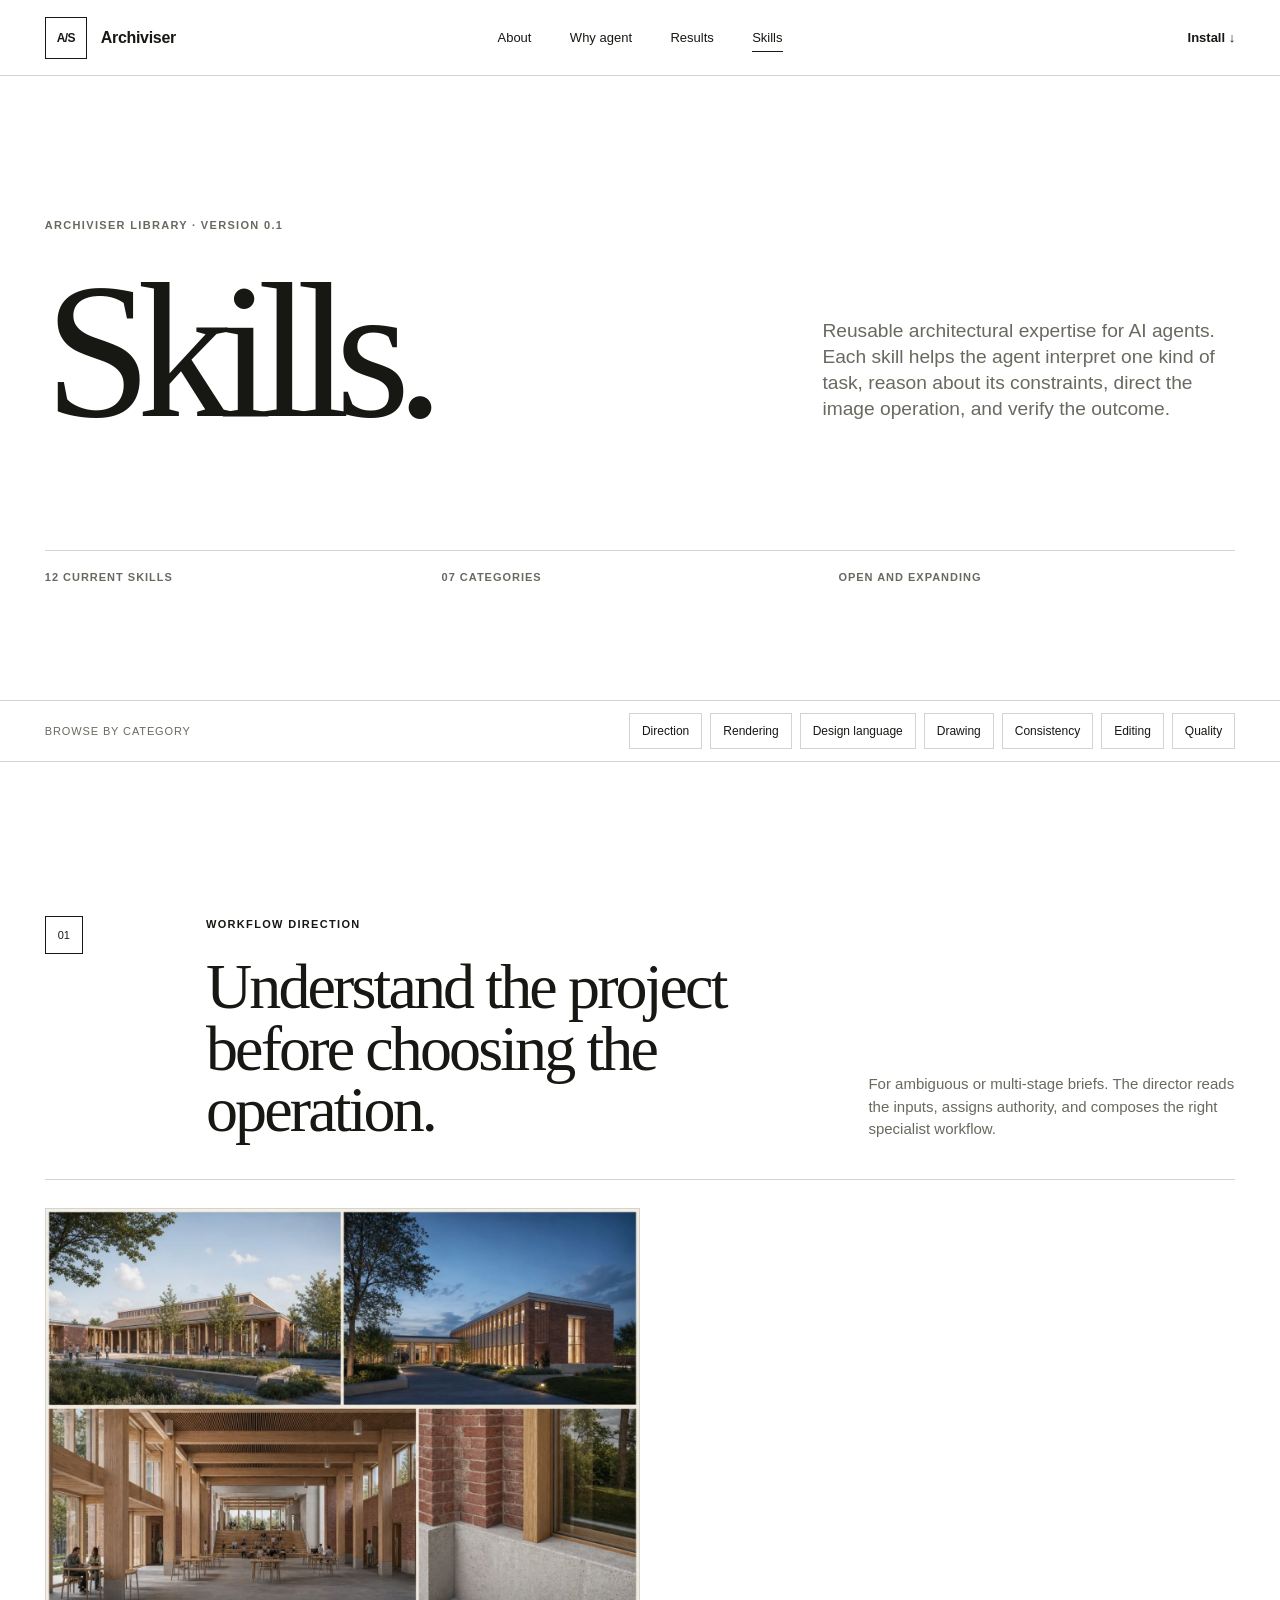
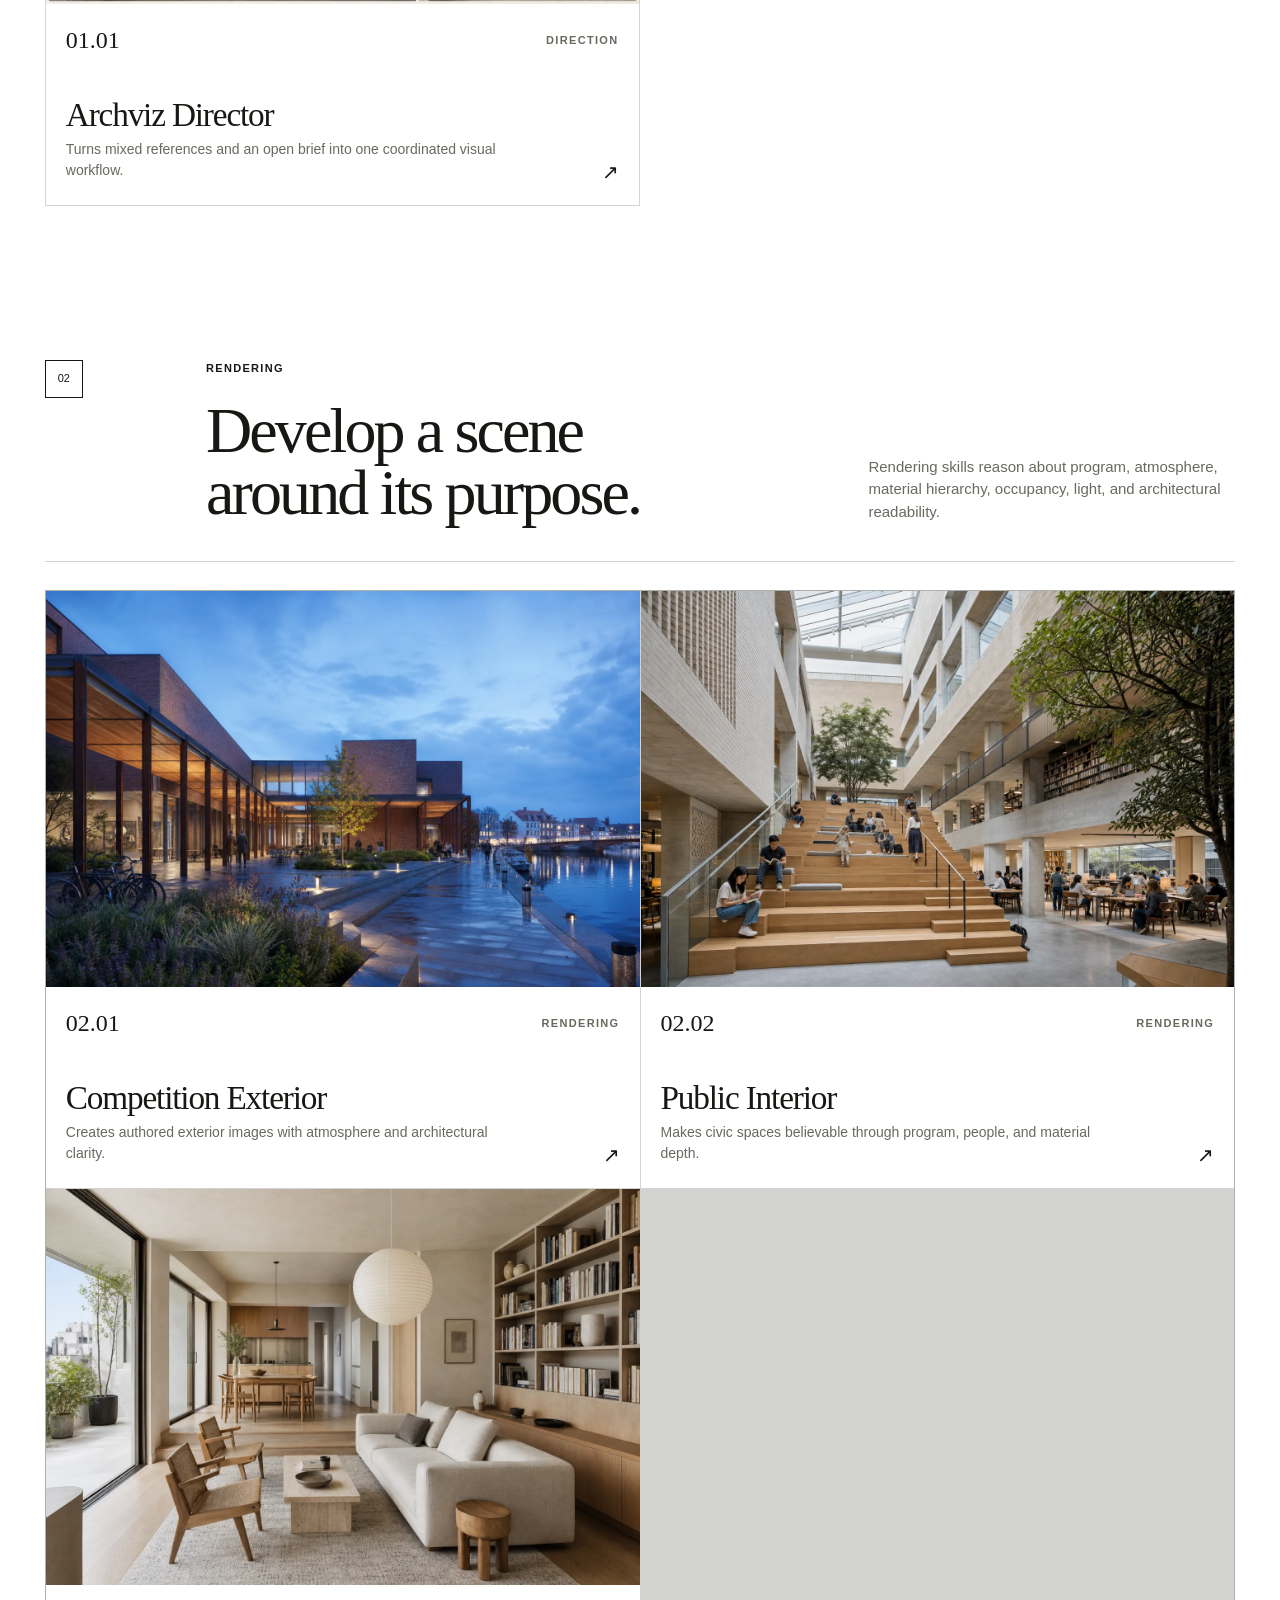
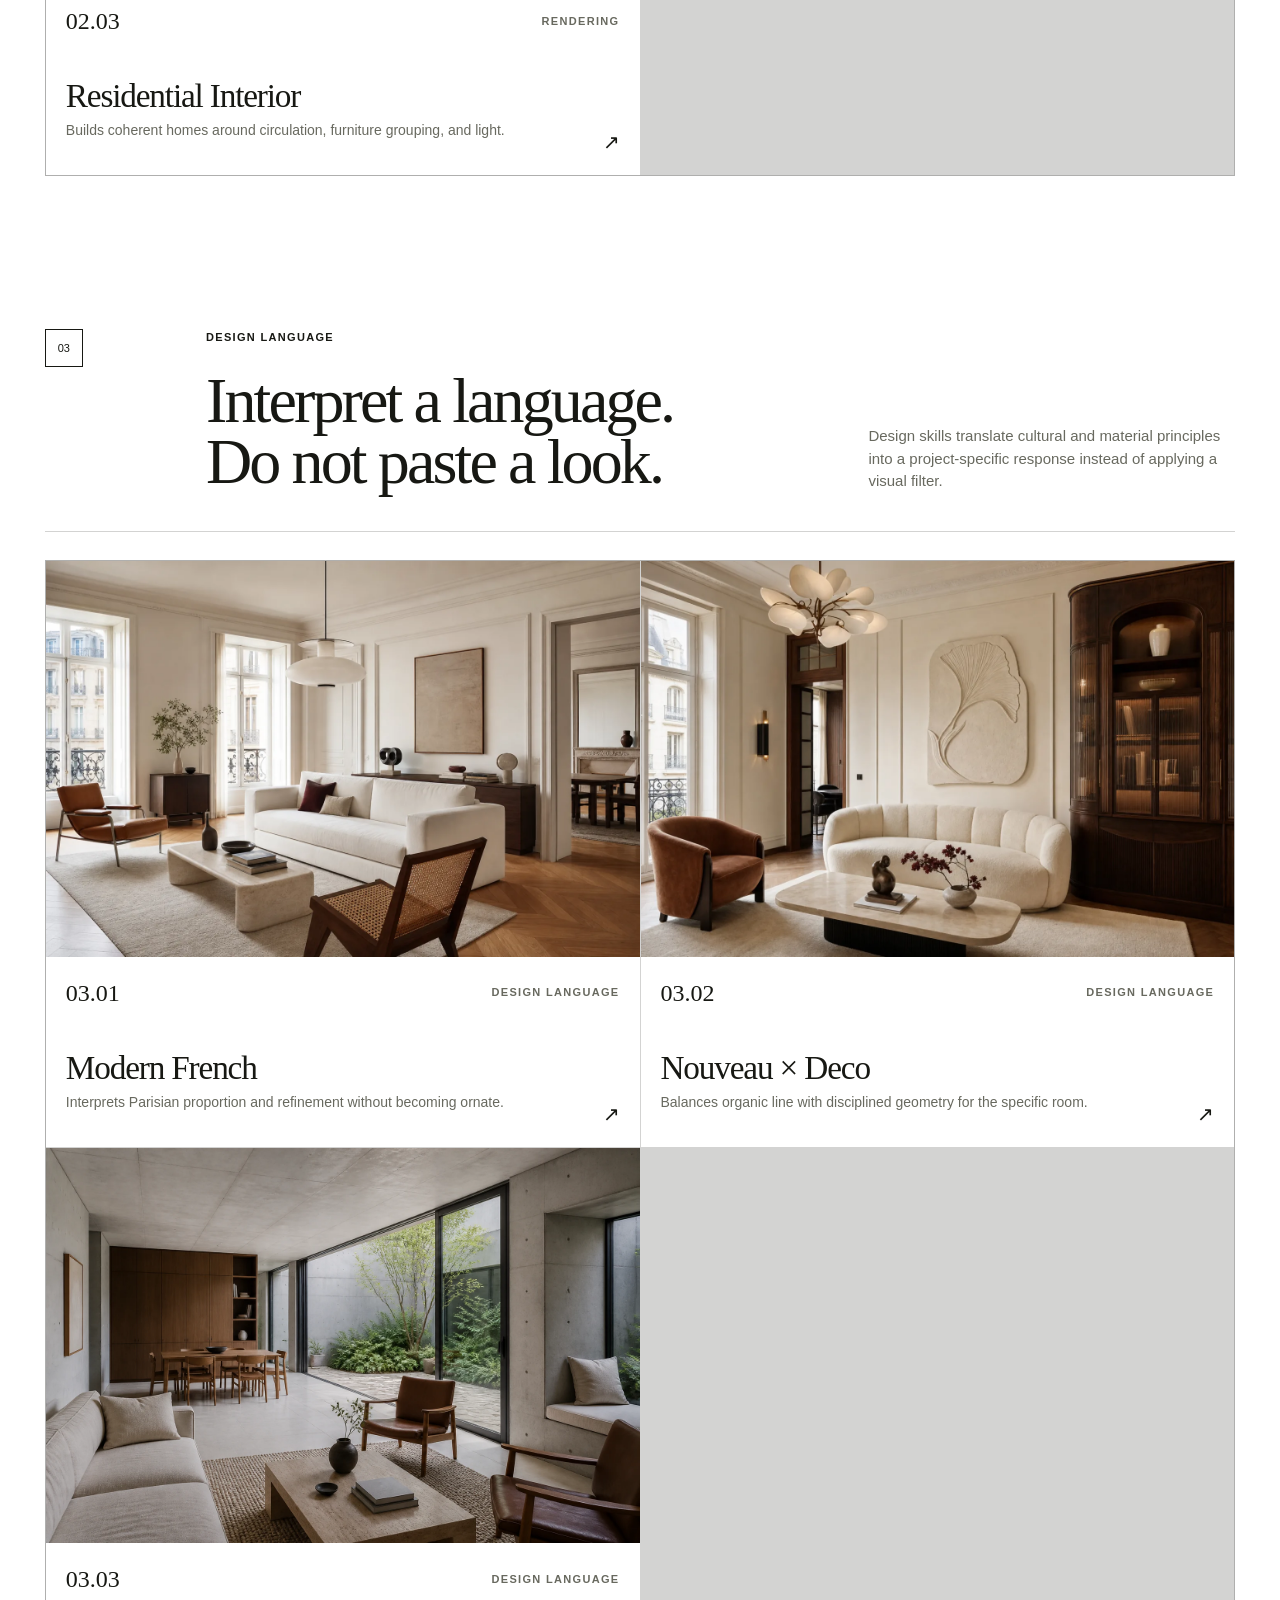
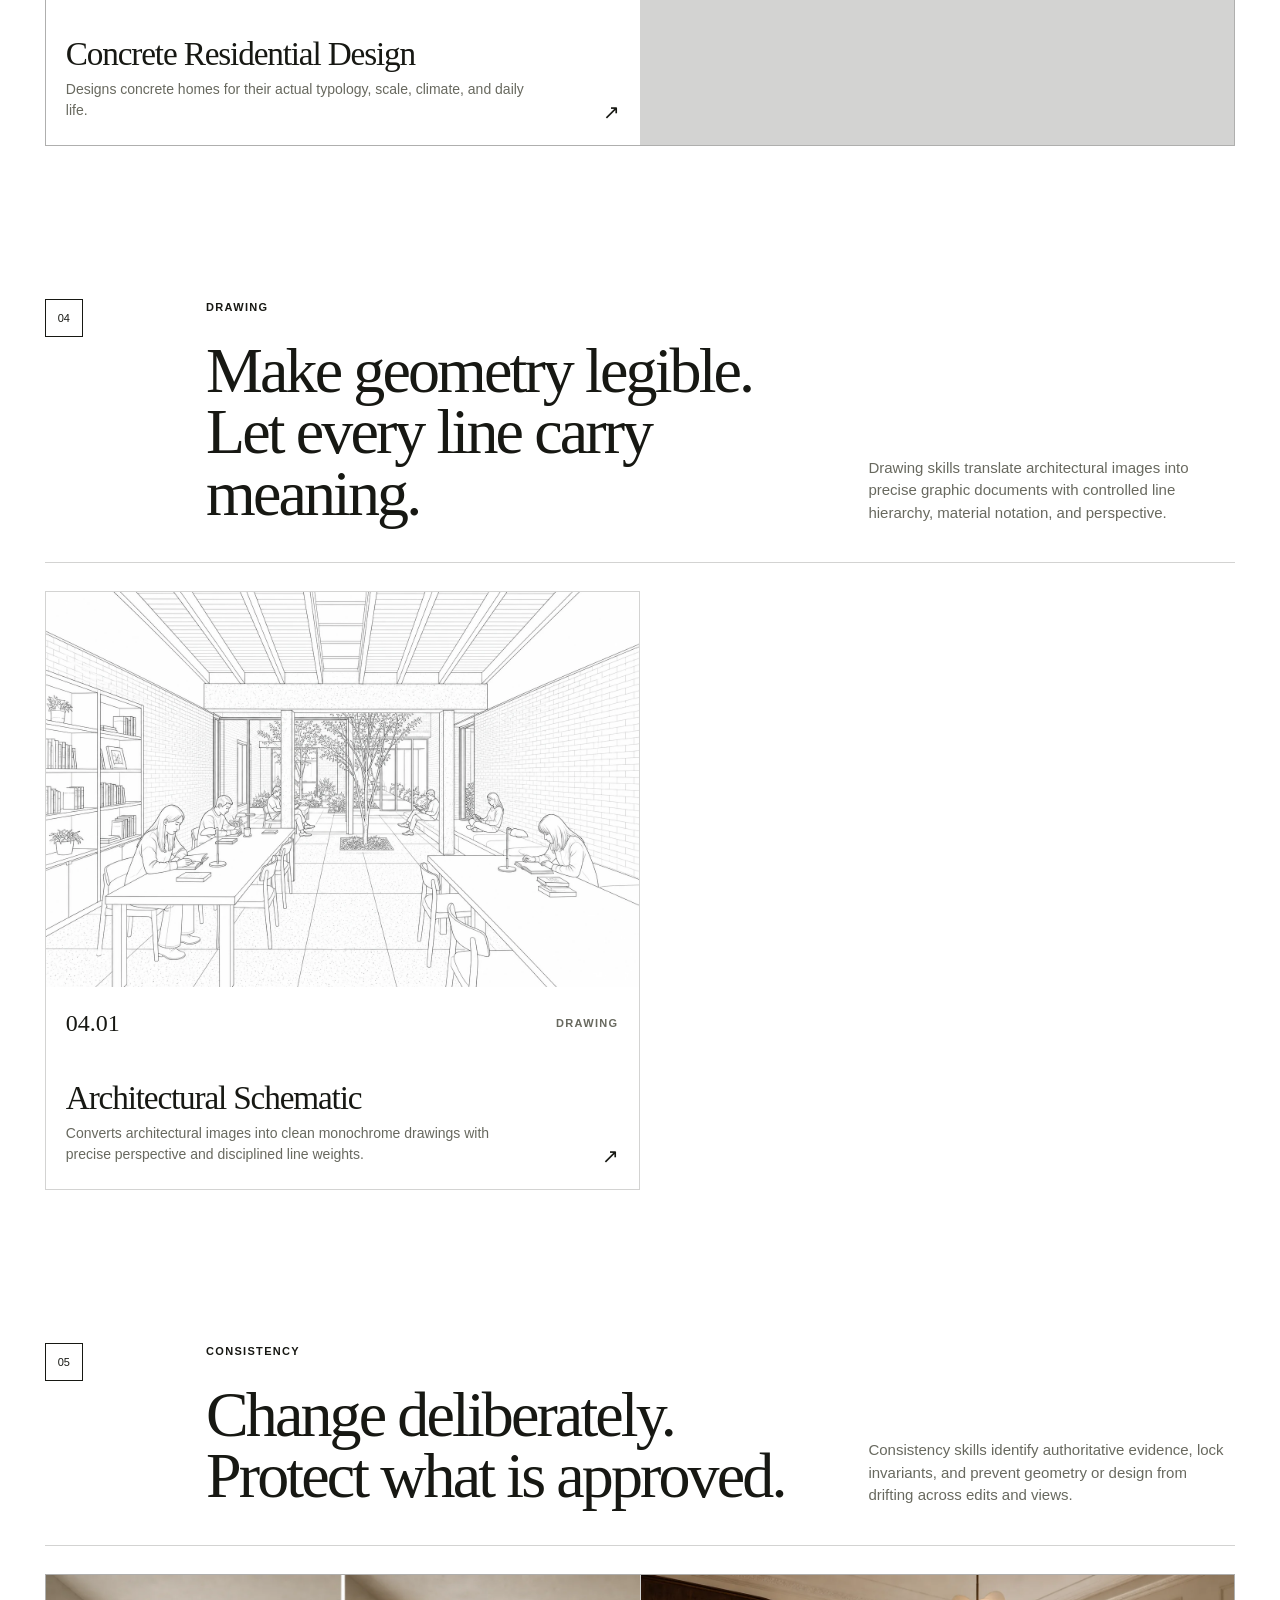
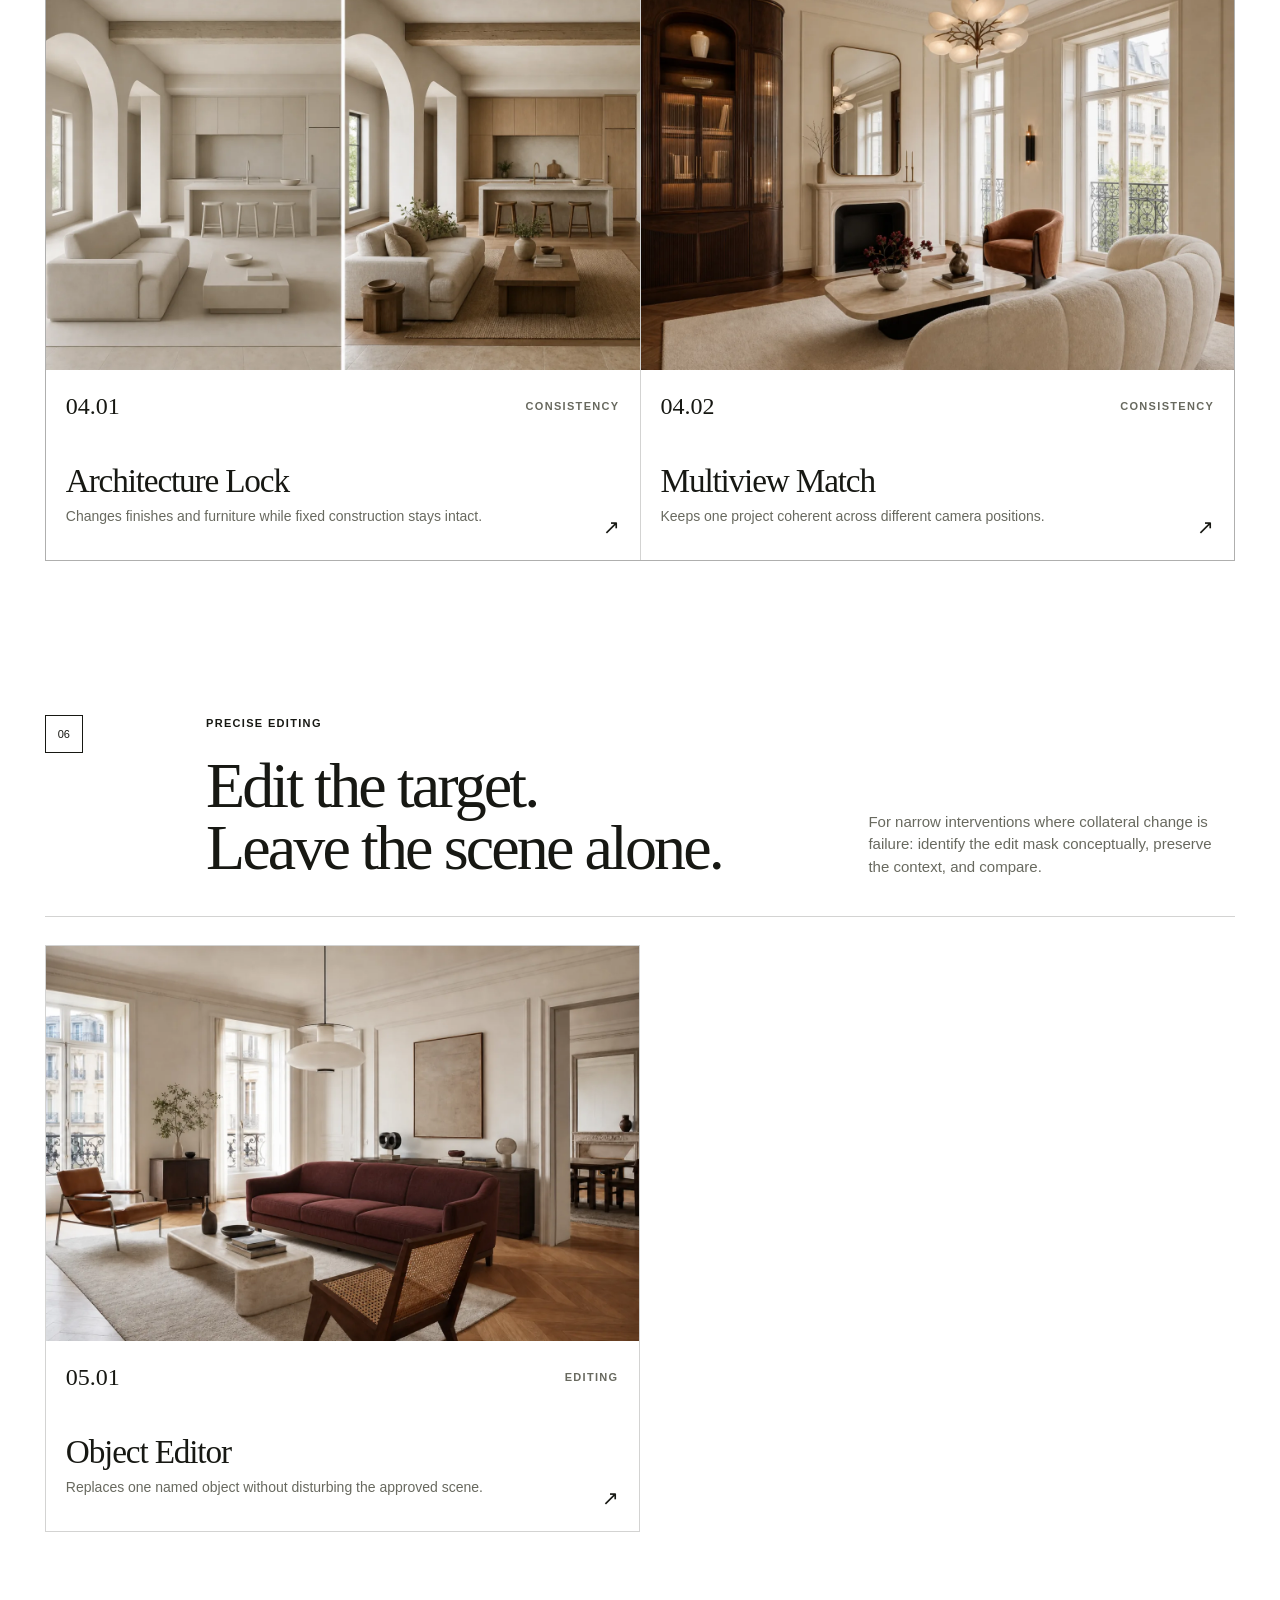
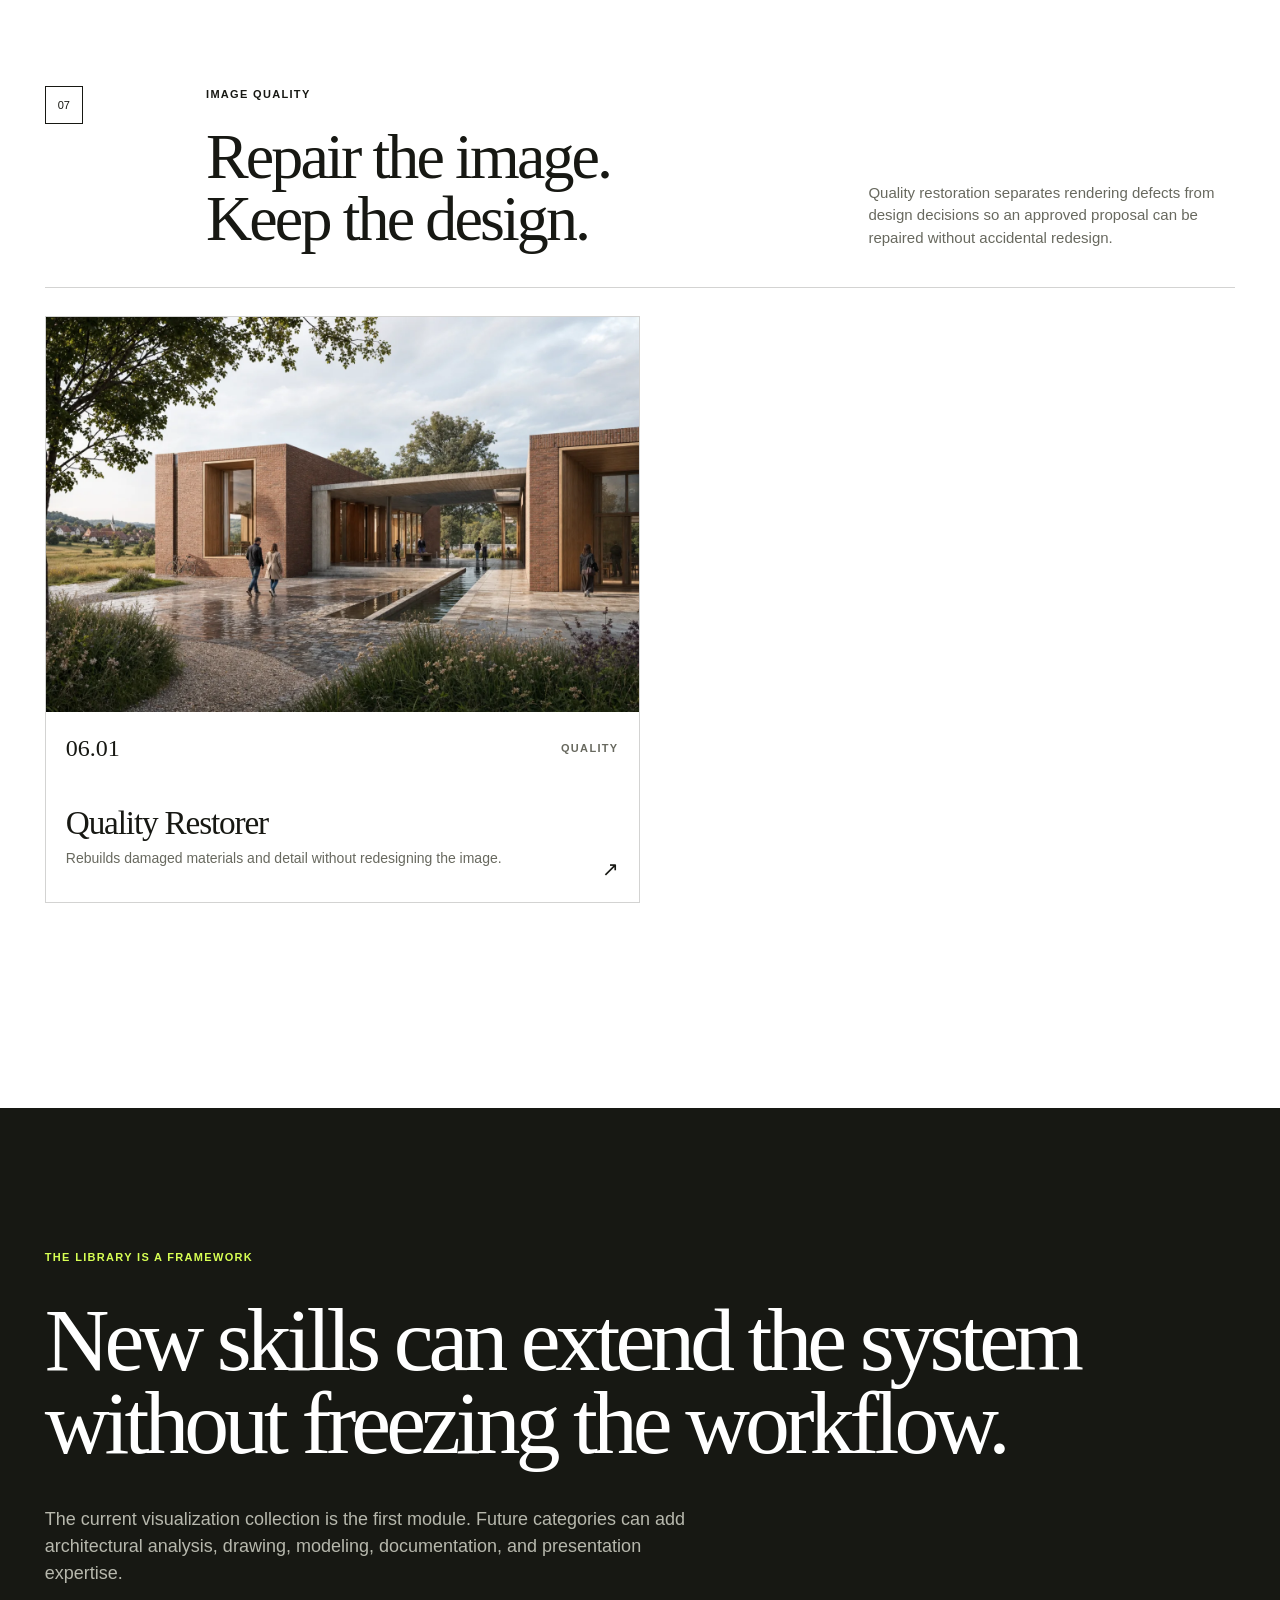
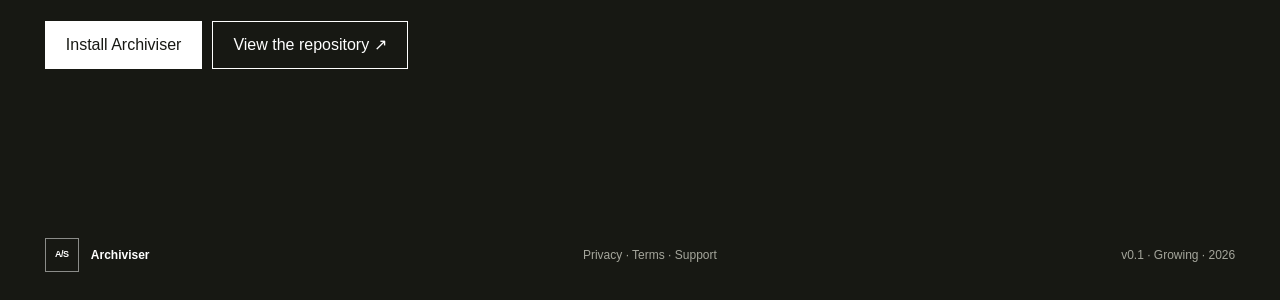
==== commit 5e313500: "Add architectural schematic drawing skill" ====
--- a/site/skills.html
+++ b/site/skills.html
@@ -34,7 +34,7 @@
           <p>Reusable architectural expertise for AI agents. Each skill helps the agent interpret one kind of task, reason about its constraints, direct the image operation, and verify the outcome.</p>
         </div>
         <div class="library-index">
-          <span>11 current skills</span><span>06 categories</span><span>Open and expanding</span>
+          <span>12 current skills</span><span>07 categories</span><span>Open and expanding</span>
         </div>
       </section>
 
@@ -43,6 +43,7 @@
         <a href="#direction">Direction</a>
         <a href="#rendering">Rendering</a>
         <a href="#design">Design language</a>
+        <a href="#drawing">Drawing</a>
         <a href="#consistency">Consistency</a>
         <a href="#editing">Editing</a>
         <a href="#quality">Quality</a>
@@ -65,7 +66,6 @@
             <a class="skill-card reveal" href="https://github.com/swangarch/archiviser/blob/main/skills/render-competition-exterior/SKILL.md"><div class="skill-image"><img src="assets/blue-hour-waterfront-exterior.webp" alt="Brick waterfront arts pavilion at blue hour" /></div><div class="skill-card-body"><div class="skill-meta"><span class="skill-id">02.01</span><span class="skill-category">Rendering</span></div><h3>Competition Exterior</h3><p>Creates authored exterior images with atmosphere and architectural clarity.</p><span class="skill-arrow">↗</span></div></a>
             <a class="skill-card reveal" href="https://github.com/swangarch/archiviser/blob/main/skills/render-public-interior/SKILL.md"><div class="skill-image"><img src="assets/public-library-interior.webp" alt="Public library organized around a timber reading stair" /></div><div class="skill-card-body"><div class="skill-meta"><span class="skill-id">02.02</span><span class="skill-category">Rendering</span></div><h3>Public Interior</h3><p>Makes civic spaces believable through program, people, and material depth.</p><span class="skill-arrow">↗</span></div></a>
             <a class="skill-card reveal" href="https://github.com/swangarch/archiviser/blob/main/skills/render-residential-interior/SKILL.md"><div class="skill-image"><img src="assets/residential-interior.webp" alt="Bright split-level residential interior" /></div><div class="skill-card-body"><div class="skill-meta"><span class="skill-id">02.03</span><span class="skill-category">Rendering</span></div><h3>Residential Interior</h3><p>Builds coherent homes around circulation, furniture grouping, and light.</p><span class="skill-arrow">↗</span></div></a>
-            <a class="skill-card reveal" href="https://github.com/swangarch/archiviser/blob/main/skills/refine-concrete-residential-interiors/SKILL.md"><div class="skill-image"><img src="assets/concrete-residential-interior.webp" alt="Double-height exposed-concrete living room opening to a planted courtyard" /></div><div class="skill-card-body"><div class="skill-meta"><span class="skill-id">02.04</span><span class="skill-category">Rendering</span></div><h3>Concrete Interior Refinement</h3><p>Turns exposed-concrete homes into warm, constructible, spatially coherent interiors.</p><span class="skill-arrow">↗</span></div></a>
           </div>
         </section>
 
@@ -74,11 +74,19 @@
           <div class="skill-grid library-grid">
             <a class="skill-card reveal" href="https://github.com/swangarch/archiviser/blob/main/skills/design-modern-french/SKILL.md"><div class="skill-image"><img src="assets/modern-french-interior.webp" alt="Restrained contemporary French living room" /></div><div class="skill-card-body"><div class="skill-meta"><span class="skill-id">03.01</span><span class="skill-category">Design language</span></div><h3>Modern French</h3><p>Interprets Parisian proportion and refinement without becoming ornate.</p><span class="skill-arrow">↗</span></div></a>
             <a class="skill-card reveal" href="https://github.com/swangarch/archiviser/blob/main/skills/design-art-nouveau-deco/SKILL.md"><div class="skill-image"><img src="assets/art-nouveau-deco-interior.webp" alt="Interior balancing Art Nouveau and Art Deco influences" /></div><div class="skill-card-body"><div class="skill-meta"><span class="skill-id">03.02</span><span class="skill-category">Design language</span></div><h3>Nouveau × Deco</h3><p>Balances organic line with disciplined geometry for the specific room.</p><span class="skill-arrow">↗</span></div></a>
+            <a class="skill-card reveal" href="https://github.com/swangarch/archiviser/blob/main/skills/refine-concrete-residential-interiors/SKILL.md"><div class="skill-image"><img src="assets/concrete-residential-design.webp" alt="Original single-storey exposed-concrete courtyard home at ordinary residential scale" /></div><div class="skill-card-body"><div class="skill-meta"><span class="skill-id">03.03</span><span class="skill-category">Design language</span></div><h3>Concrete Residential Design</h3><p>Designs concrete homes for their actual typology, scale, climate, and daily life.</p><span class="skill-arrow">↗</span></div></a>
+          </div>
+        </section>
+
+        <section class="skill-category-section" id="drawing">
+          <header class="category-heading reveal"><span>04</span><div><p>Drawing</p><h2>Make geometry legible.<br />Let every line carry meaning.</h2></div><p>Drawing skills translate architectural images into precise graphic documents with controlled line hierarchy, material notation, and perspective.</p></header>
+          <div class="skill-grid library-grid">
+            <a class="skill-card reveal" href="https://github.com/swangarch/archiviser/blob/main/skills/draw-architectural-schematics/SKILL.md"><div class="skill-image"><img src="assets/schematic-reading-pavilion.webp" alt="Original reading pavilion converted into a black-and-white schematic technical drawing" /></div><div class="skill-card-body"><div class="skill-meta"><span class="skill-id">04.01</span><span class="skill-category">Drawing</span></div><h3>Architectural Schematic</h3><p>Converts architectural images into clean monochrome drawings with precise perspective and disciplined line weights.</p><span class="skill-arrow">↗</span></div></a>
           </div>
         </section>
 
         <section class="skill-category-section" id="consistency">
-          <header class="category-heading reveal"><span>04</span><div><p>Consistency</p><h2>Change deliberately.<br />Protect what is approved.</h2></div><p>Consistency skills identify authoritative evidence, lock invariants, and prevent geometry or design from drifting across edits and views.</p></header>
+          <header class="category-heading reveal"><span>05</span><div><p>Consistency</p><h2>Change deliberately.<br />Protect what is approved.</h2></div><p>Consistency skills identify authoritative evidence, lock invariants, and prevent geometry or design from drifting across edits and views.</p></header>
           <div class="skill-grid library-grid">
             <a class="skill-card reveal" href="https://github.com/swangarch/archiviser/blob/main/skills/lock-architecture-shell/SKILL.md"><div class="skill-image"><img src="assets/architecture-shell-lock.webp" alt="Interior comparison with identical architectural shell" /></div><div class="skill-card-body"><div class="skill-meta"><span class="skill-id">04.01</span><span class="skill-category">Consistency</span></div><h3>Architecture Lock</h3><p>Changes finishes and furniture while fixed construction stays intact.</p><span class="skill-arrow">↗</span></div></a>
             <a class="skill-card reveal" href="https://github.com/swangarch/archiviser/blob/main/skills/match-archviz-multiview/SKILL.md"><div class="skill-image"><img src="assets/art-nouveau-deco-companion-view.webp" alt="Reverse view of the same designed room" /></div><div class="skill-card-body"><div class="skill-meta"><span class="skill-id">04.02</span><span class="skill-category">Consistency</span></div><h3>Multiview Match</h3><p>Keeps one project coherent across different camera positions.</p><span class="skill-arrow">↗</span></div></a>
@@ -86,14 +94,14 @@
         </section>
 
         <section class="skill-category-section" id="editing">
-          <header class="category-heading reveal"><span>05</span><div><p>Precise editing</p><h2>Edit the target.<br />Leave the scene alone.</h2></div><p>For narrow interventions where collateral change is failure: identify the edit mask conceptually, preserve the context, and compare.</p></header>
+          <header class="category-heading reveal"><span>06</span><div><p>Precise editing</p><h2>Edit the target.<br />Leave the scene alone.</h2></div><p>For narrow interventions where collateral change is failure: identify the edit mask conceptually, preserve the context, and compare.</p></header>
           <div class="skill-grid library-grid">
             <a class="skill-card reveal" href="https://github.com/swangarch/archiviser/blob/main/skills/edit-archviz-objects/SKILL.md"><div class="skill-image"><img src="assets/modern-french-object-edit.webp" alt="Parisian living room after a precise sofa replacement" /></div><div class="skill-card-body"><div class="skill-meta"><span class="skill-id">05.01</span><span class="skill-category">Editing</span></div><h3>Object Editor</h3><p>Replaces one named object without disturbing the approved scene.</p><span class="skill-arrow">↗</span></div></a>
           </div>
         </section>
 
         <section class="skill-category-section" id="quality">
-          <header class="category-heading reveal"><span>06</span><div><p>Image quality</p><h2>Repair the image.<br />Keep the design.</h2></div><p>Quality restoration separates rendering defects from design decisions so an approved proposal can be repaired without accidental redesign.</p></header>
+          <header class="category-heading reveal"><span>07</span><div><p>Image quality</p><h2>Repair the image.<br />Keep the design.</h2></div><p>Quality restoration separates rendering defects from design decisions so an approved proposal can be repaired without accidental redesign.</p></header>
           <div class="skill-grid library-grid">
             <a class="skill-card reveal" href="https://github.com/swangarch/archiviser/blob/main/skills/restore-archviz-quality/SKILL.md"><div class="skill-image"><img src="assets/competition-exterior.webp" alt="Restored architectural exterior with clean materials and geometry" /></div><div class="skill-card-body"><div class="skill-meta"><span class="skill-id">06.01</span><span class="skill-category">Quality</span></div><h3>Quality Restorer</h3><p>Rebuilds damaged materials and detail without redesigning the image.</p><span class="skill-arrow">↗</span></div></a>
           </div>
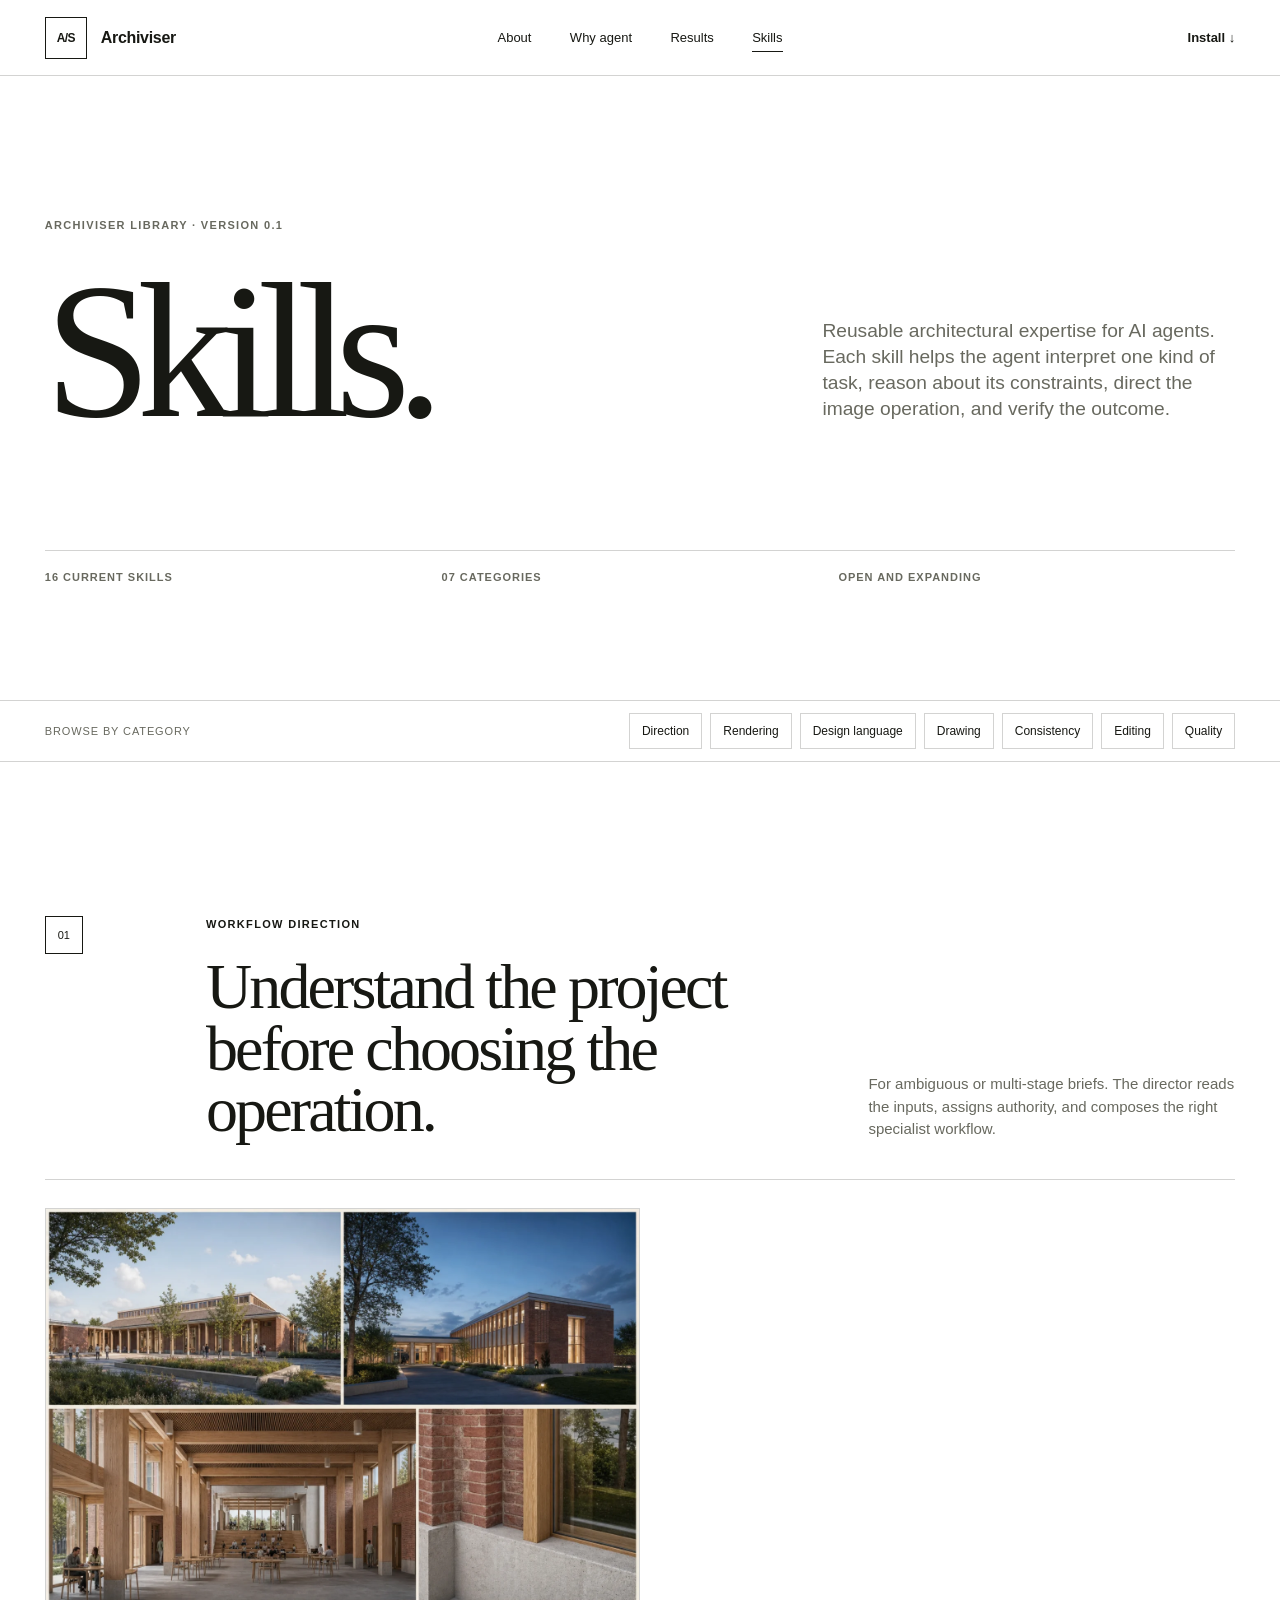
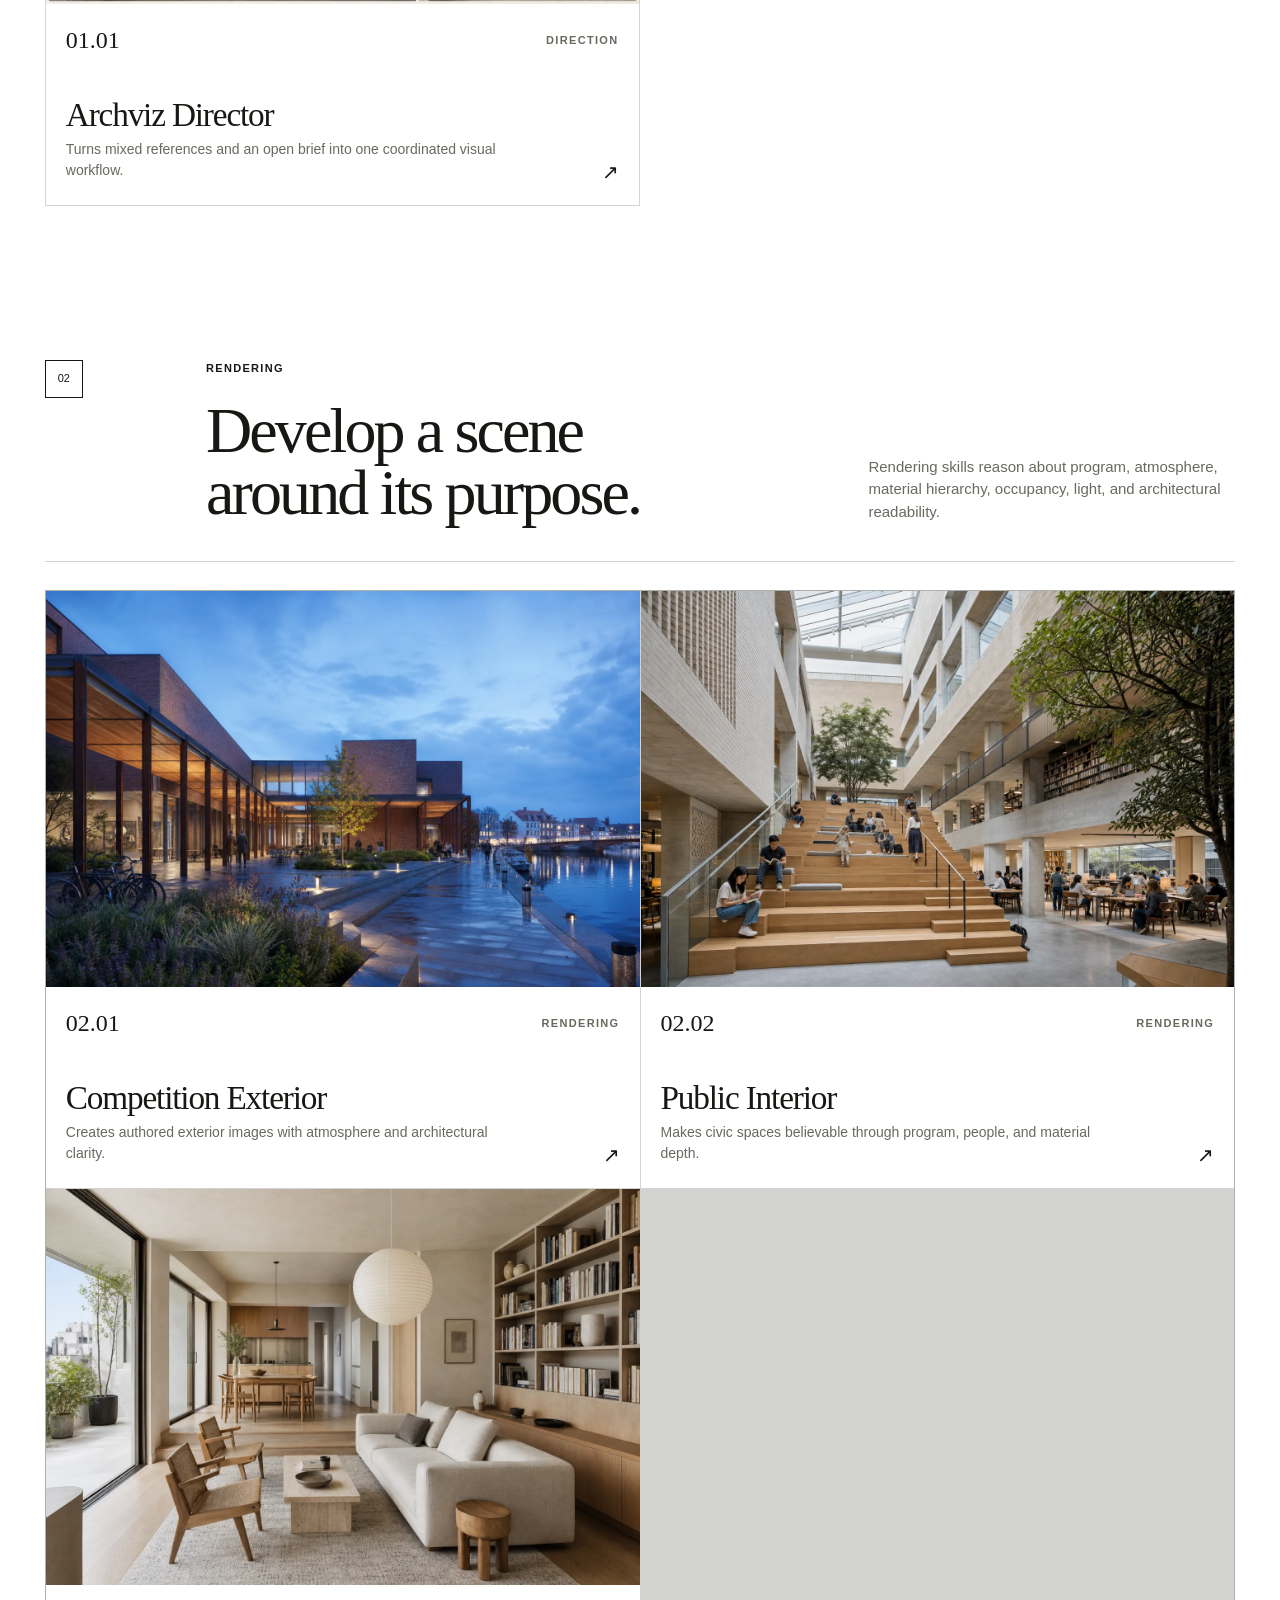
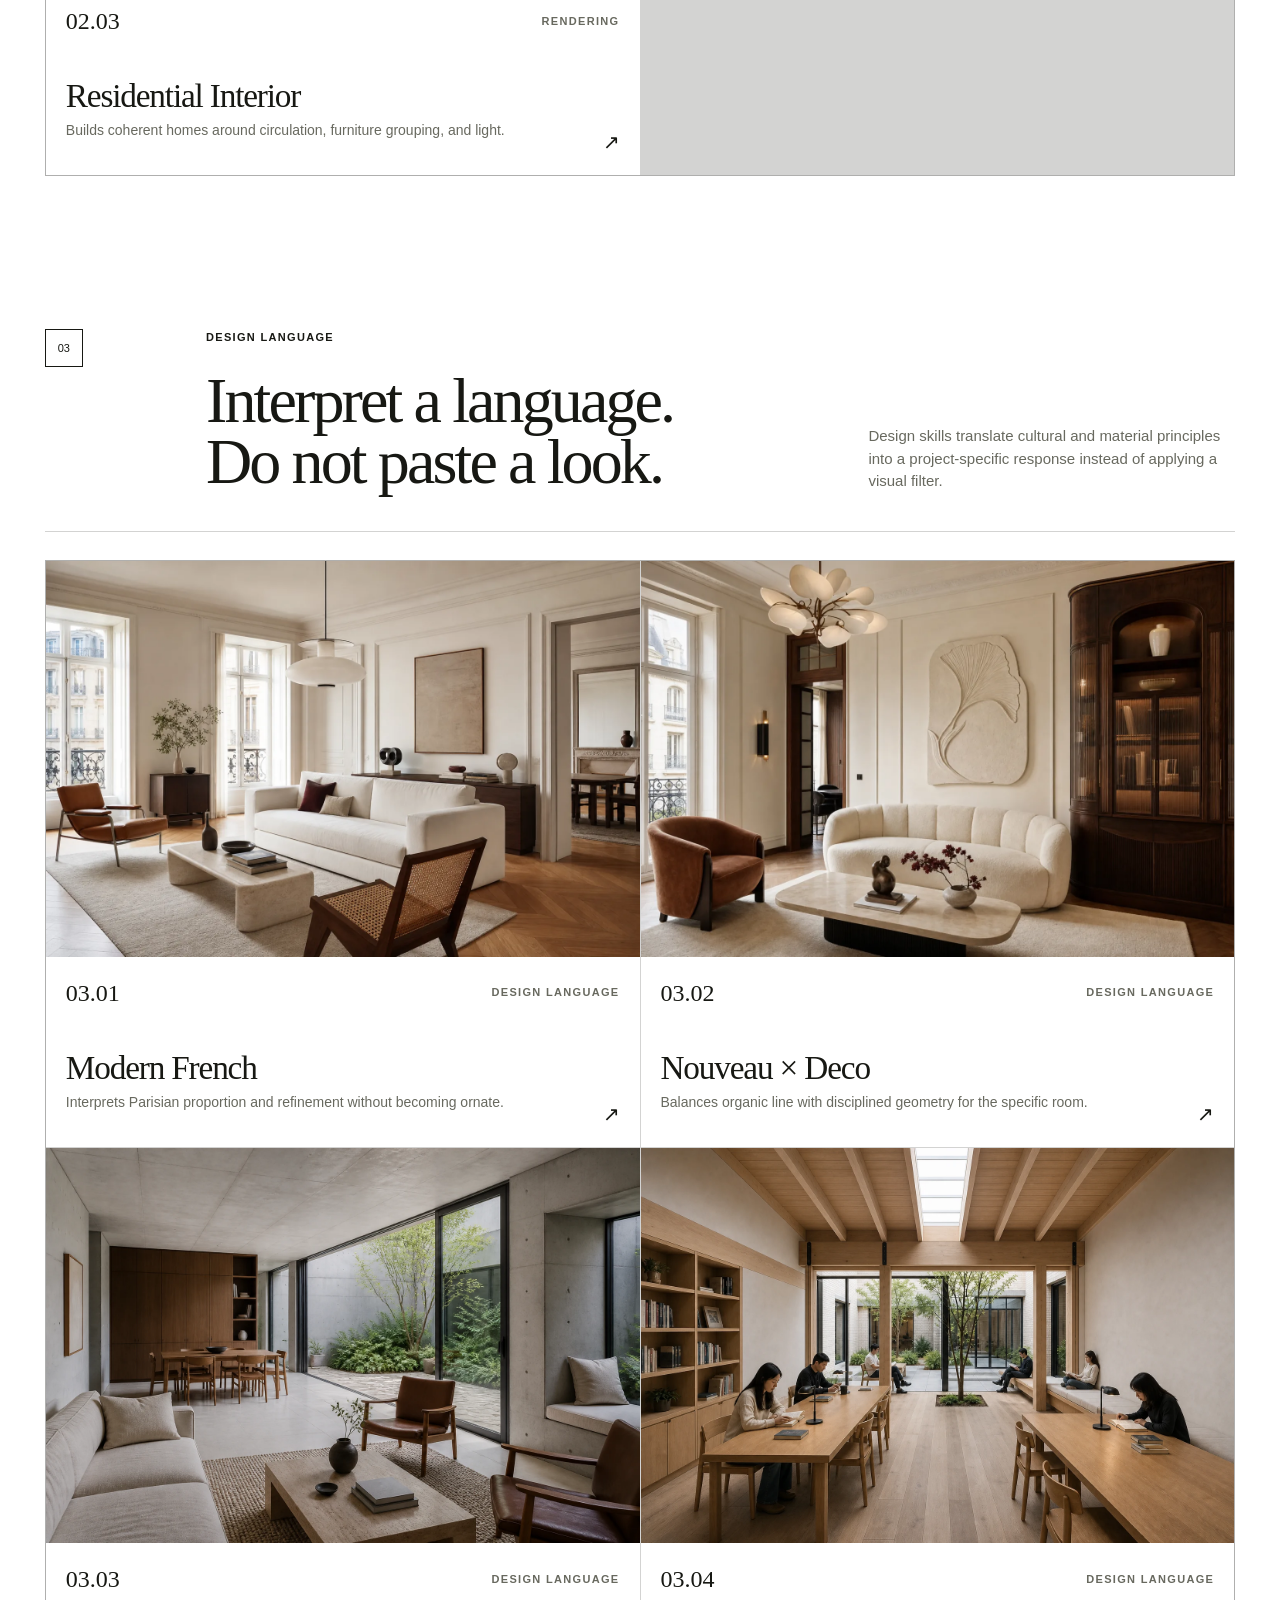
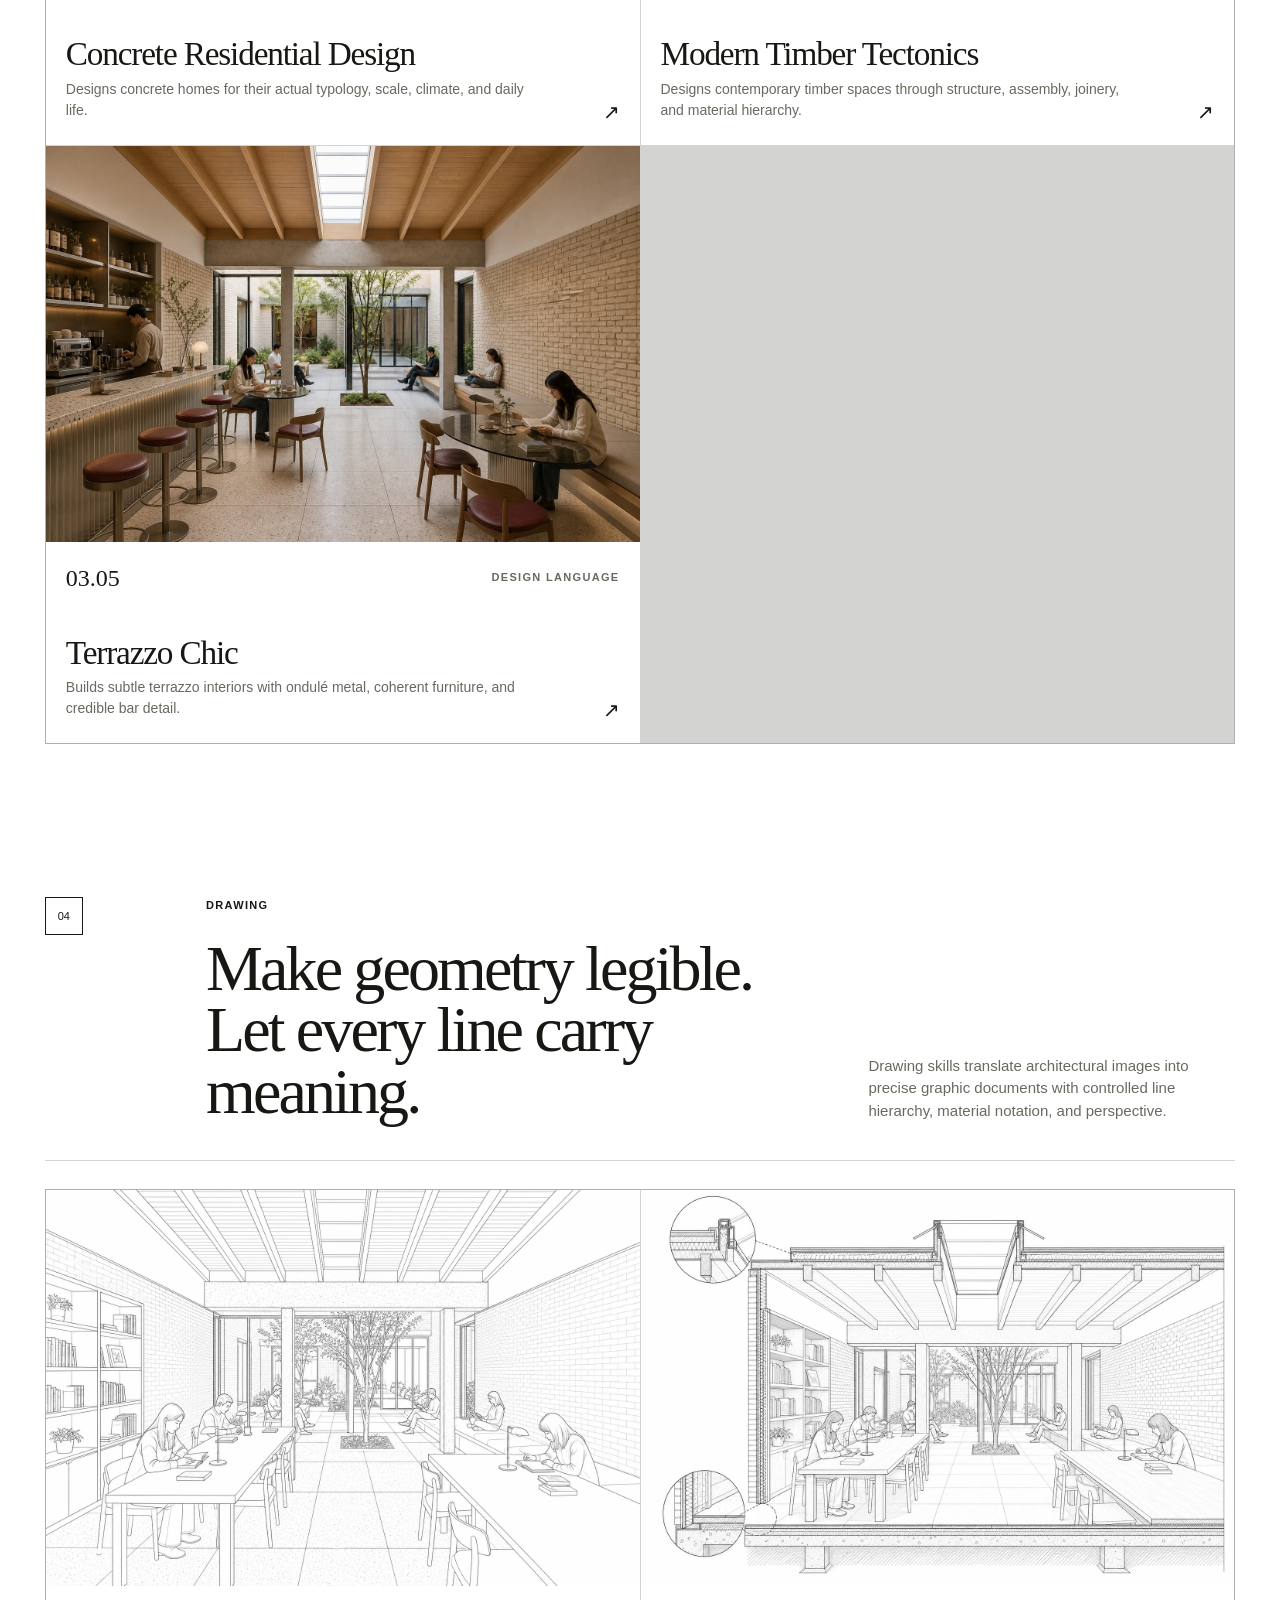
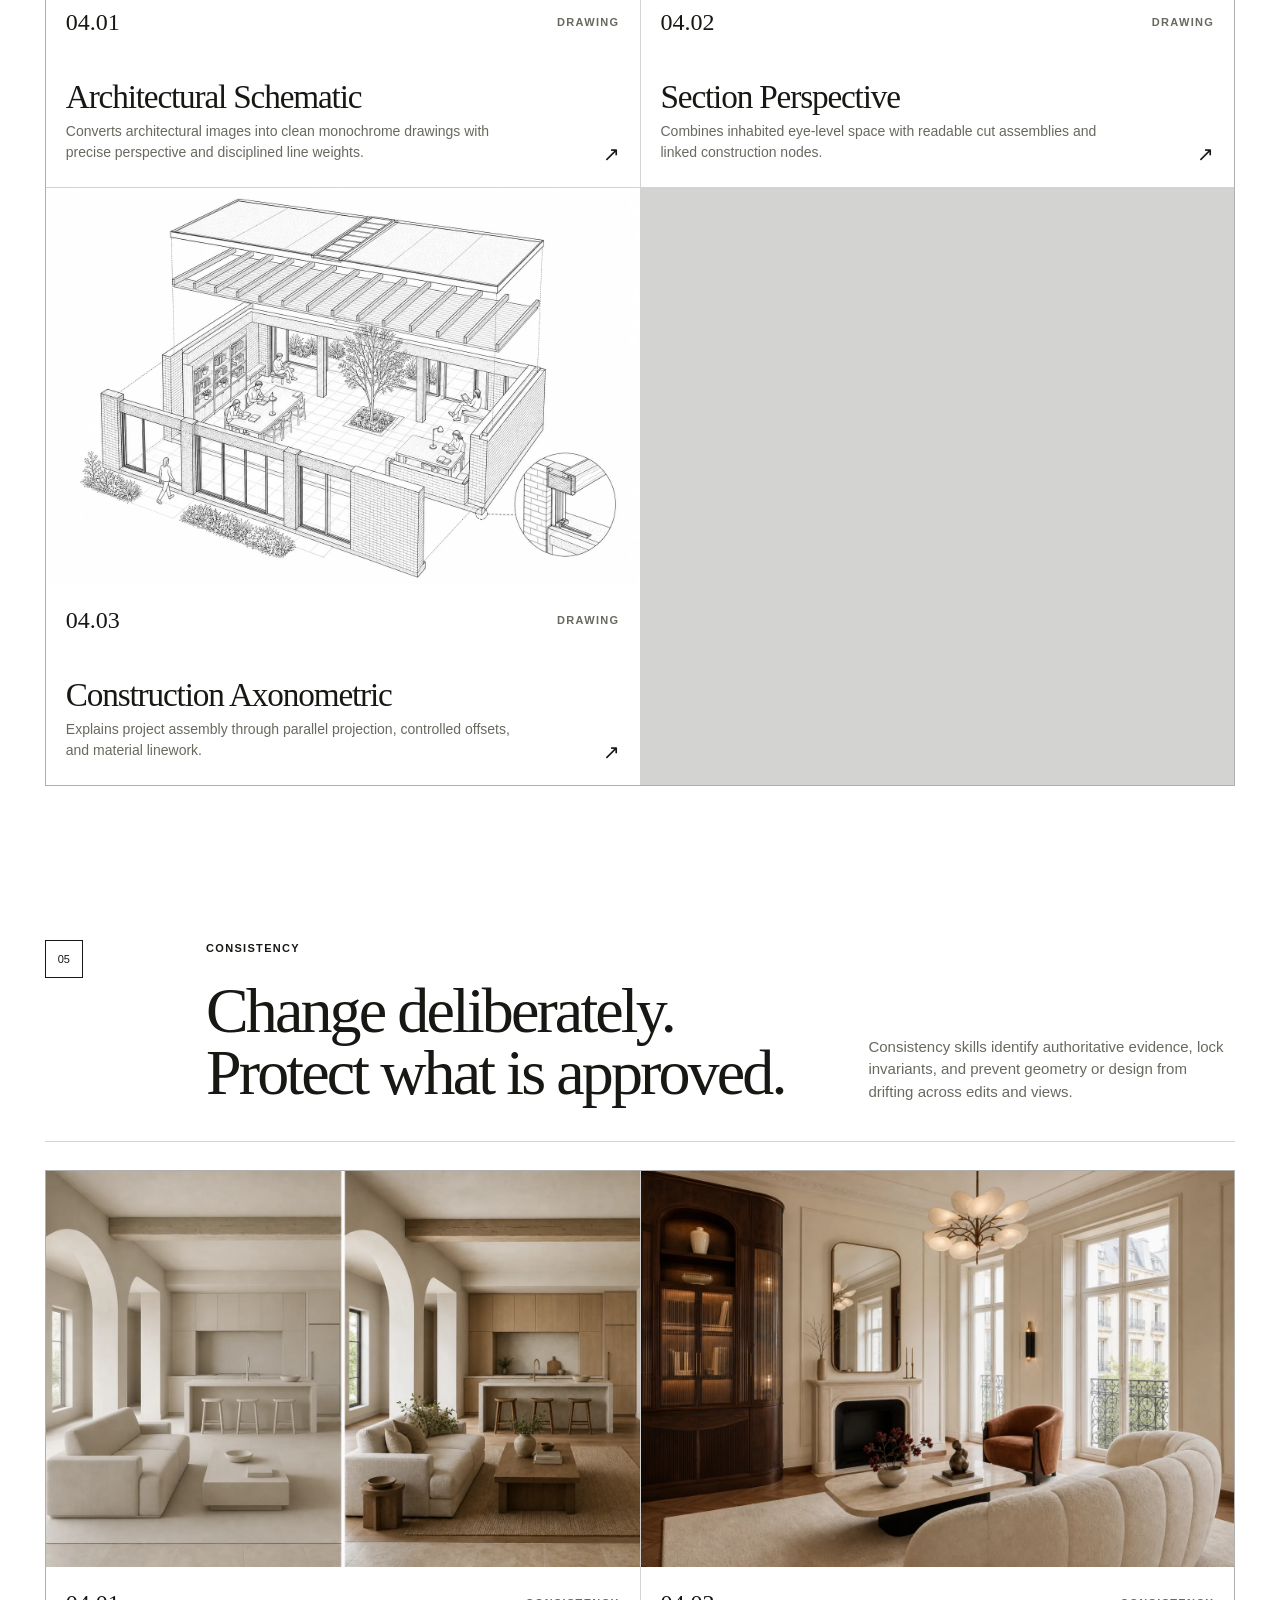
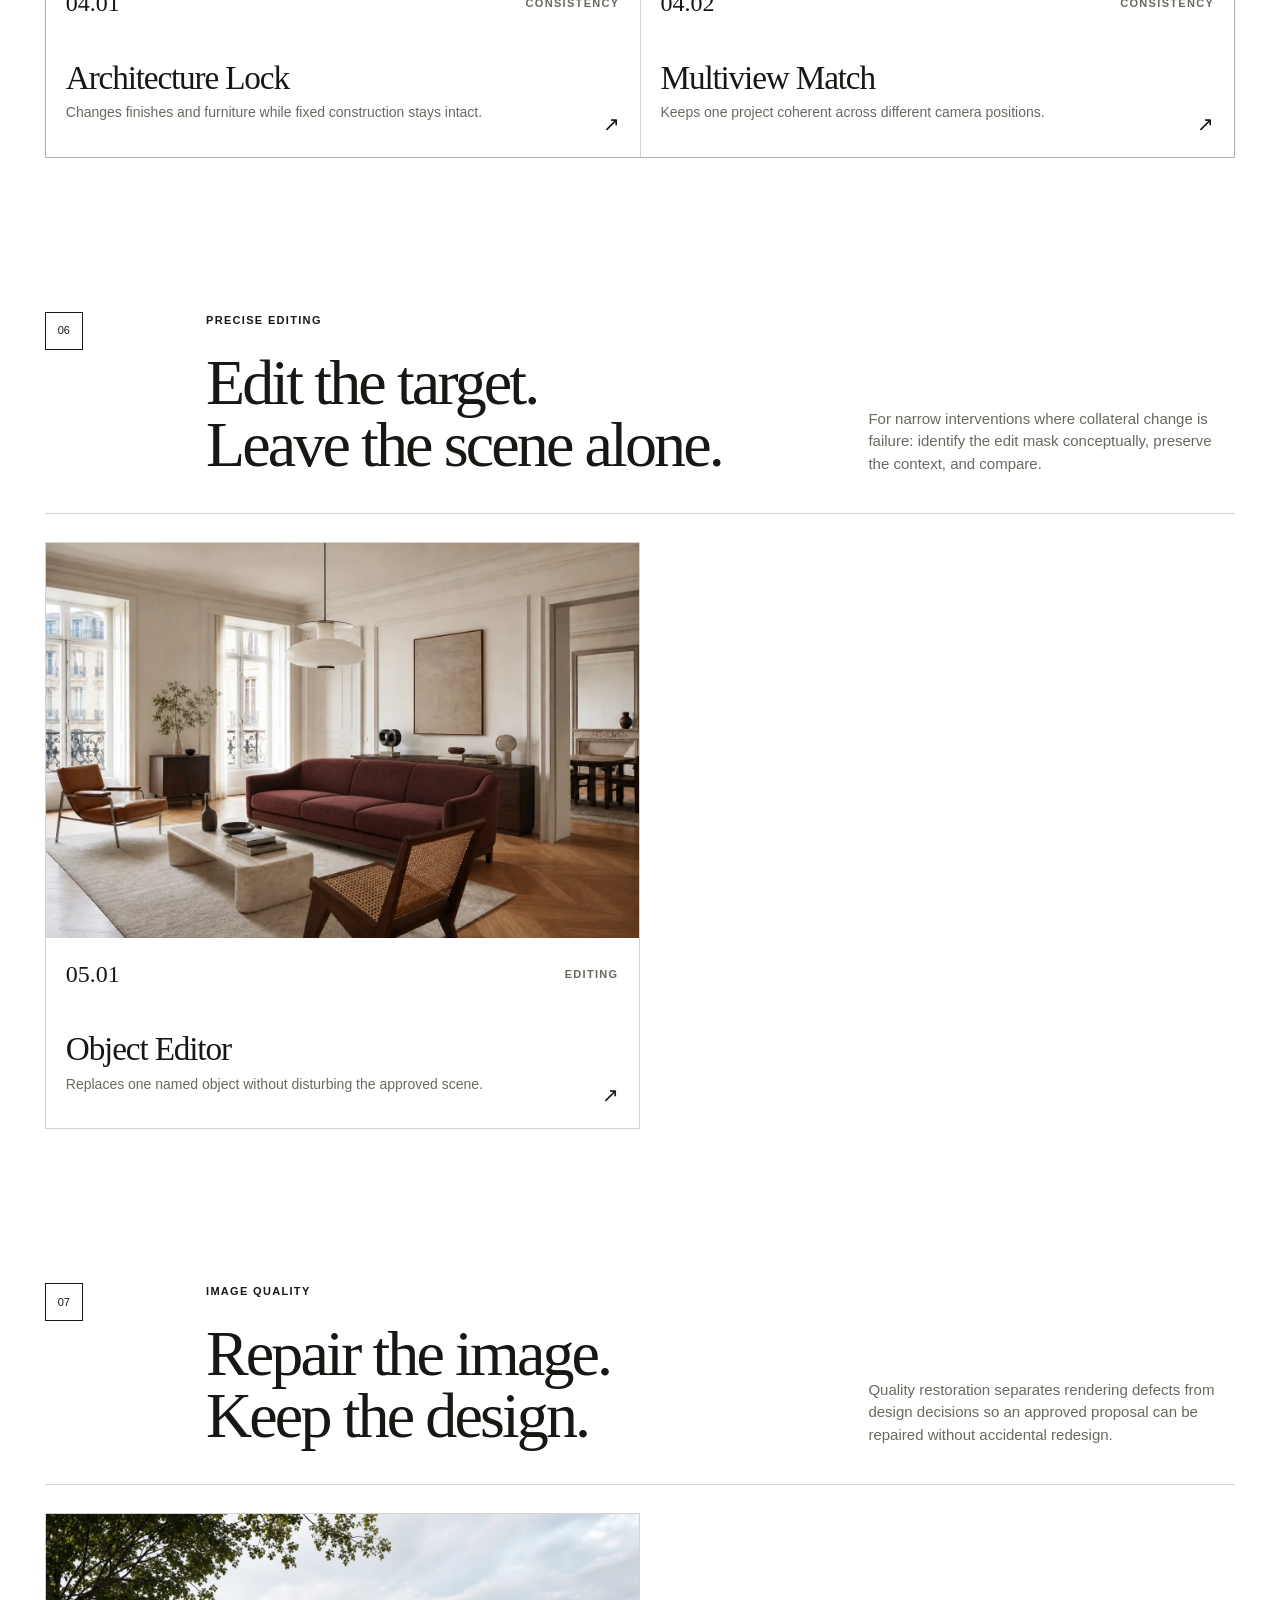
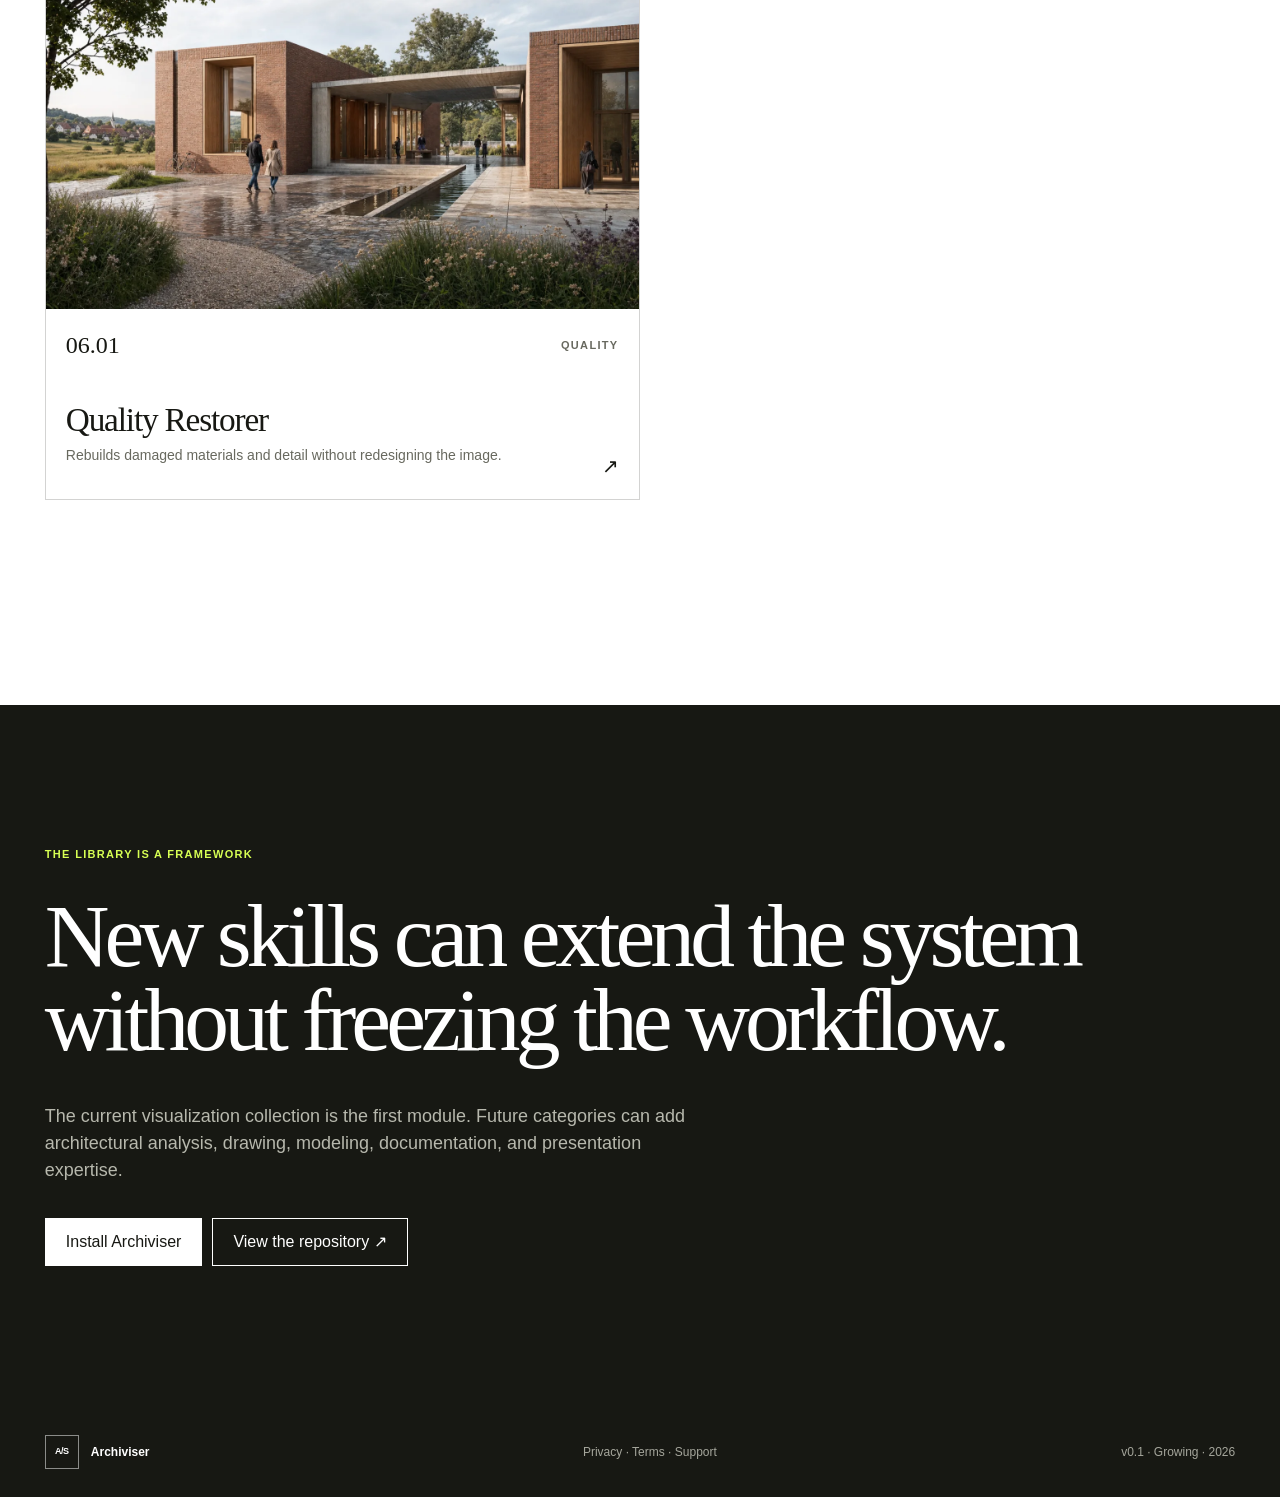
==== commit bd6807f9: "Add construction drawing and material design skills" ====
--- a/site/skills.html
+++ b/site/skills.html
@@ -34,7 +34,7 @@
           <p>Reusable architectural expertise for AI agents. Each skill helps the agent interpret one kind of task, reason about its constraints, direct the image operation, and verify the outcome.</p>
         </div>
         <div class="library-index">
-          <span>12 current skills</span><span>07 categories</span><span>Open and expanding</span>
+          <span>16 current skills</span><span>07 categories</span><span>Open and expanding</span>
         </div>
       </section>
 
@@ -75,6 +75,8 @@
             <a class="skill-card reveal" href="https://github.com/swangarch/archiviser/blob/main/skills/design-modern-french/SKILL.md"><div class="skill-image"><img src="assets/modern-french-interior.webp" alt="Restrained contemporary French living room" /></div><div class="skill-card-body"><div class="skill-meta"><span class="skill-id">03.01</span><span class="skill-category">Design language</span></div><h3>Modern French</h3><p>Interprets Parisian proportion and refinement without becoming ornate.</p><span class="skill-arrow">↗</span></div></a>
             <a class="skill-card reveal" href="https://github.com/swangarch/archiviser/blob/main/skills/design-art-nouveau-deco/SKILL.md"><div class="skill-image"><img src="assets/art-nouveau-deco-interior.webp" alt="Interior balancing Art Nouveau and Art Deco influences" /></div><div class="skill-card-body"><div class="skill-meta"><span class="skill-id">03.02</span><span class="skill-category">Design language</span></div><h3>Nouveau × Deco</h3><p>Balances organic line with disciplined geometry for the specific room.</p><span class="skill-arrow">↗</span></div></a>
             <a class="skill-card reveal" href="https://github.com/swangarch/archiviser/blob/main/skills/refine-concrete-residential-interiors/SKILL.md"><div class="skill-image"><img src="assets/concrete-residential-design.webp" alt="Original single-storey exposed-concrete courtyard home at ordinary residential scale" /></div><div class="skill-card-body"><div class="skill-meta"><span class="skill-id">03.03</span><span class="skill-category">Design language</span></div><h3>Concrete Residential Design</h3><p>Designs concrete homes for their actual typology, scale, climate, and daily life.</p><span class="skill-arrow">↗</span></div></a>
+            <a class="skill-card reveal" href="https://github.com/swangarch/archiviser/blob/main/skills/design-modern-timber-tectonics/SKILL.md"><div class="skill-image"><img src="assets/modern-timber-tectonics.webp" alt="Original reading pavilion redesigned around legible modern timber construction and wood flooring" /></div><div class="skill-card-body"><div class="skill-meta"><span class="skill-id">03.04</span><span class="skill-category">Design language</span></div><h3>Modern Timber Tectonics</h3><p>Designs contemporary timber spaces through structure, assembly, joinery, and material hierarchy.</p><span class="skill-arrow">↗</span></div></a>
+            <a class="skill-card reveal" href="https://github.com/swangarch/archiviser/blob/main/skills/design-terrazzo-chic/SKILL.md"><div class="skill-image"><img src="assets/terrazzo-chic-reading-bar.webp" alt="Original courtyard reading pavilion redesigned as a subtle terrazzo café bar" /></div><div class="skill-card-body"><div class="skill-meta"><span class="skill-id">03.05</span><span class="skill-category">Design language</span></div><h3>Terrazzo Chic</h3><p>Builds subtle terrazzo interiors with ondulé metal, coherent furniture, and credible bar detail.</p><span class="skill-arrow">↗</span></div></a>
           </div>
         </section>
 
@@ -82,6 +84,8 @@
           <header class="category-heading reveal"><span>04</span><div><p>Drawing</p><h2>Make geometry legible.<br />Let every line carry meaning.</h2></div><p>Drawing skills translate architectural images into precise graphic documents with controlled line hierarchy, material notation, and perspective.</p></header>
           <div class="skill-grid library-grid">
             <a class="skill-card reveal" href="https://github.com/swangarch/archiviser/blob/main/skills/draw-architectural-schematics/SKILL.md"><div class="skill-image"><img src="assets/schematic-reading-pavilion.webp" alt="Original reading pavilion converted into a black-and-white schematic technical drawing" /></div><div class="skill-card-body"><div class="skill-meta"><span class="skill-id">04.01</span><span class="skill-category">Drawing</span></div><h3>Architectural Schematic</h3><p>Converts architectural images into clean monochrome drawings with precise perspective and disciplined line weights.</p><span class="skill-arrow">↗</span></div></a>
+            <a class="skill-card reveal" href="https://github.com/swangarch/archiviser/blob/main/skills/draw-section-perspectives/SKILL.md"><div class="skill-image"><img src="assets/section-perspective-reading-pavilion.webp" alt="Original reading pavilion shown as a human-eye material section-perspective with enlarged nodes" /></div><div class="skill-card-body"><div class="skill-meta"><span class="skill-id">04.02</span><span class="skill-category">Drawing</span></div><h3>Section Perspective</h3><p>Combines inhabited eye-level space with readable cut assemblies and linked construction nodes.</p><span class="skill-arrow">↗</span></div></a>
+            <a class="skill-card reveal" href="https://github.com/swangarch/archiviser/blob/main/skills/draw-construction-axonometric/SKILL.md"><div class="skill-image"><img src="assets/construction-axonometric-reading-pavilion.webp" alt="Original reading pavilion shown as an exploded black-and-white construction axonometric" /></div><div class="skill-card-body"><div class="skill-meta"><span class="skill-id">04.03</span><span class="skill-category">Drawing</span></div><h3>Construction Axonometric</h3><p>Explains project assembly through parallel projection, controlled offsets, and material linework.</p><span class="skill-arrow">↗</span></div></a>
           </div>
         </section>
 
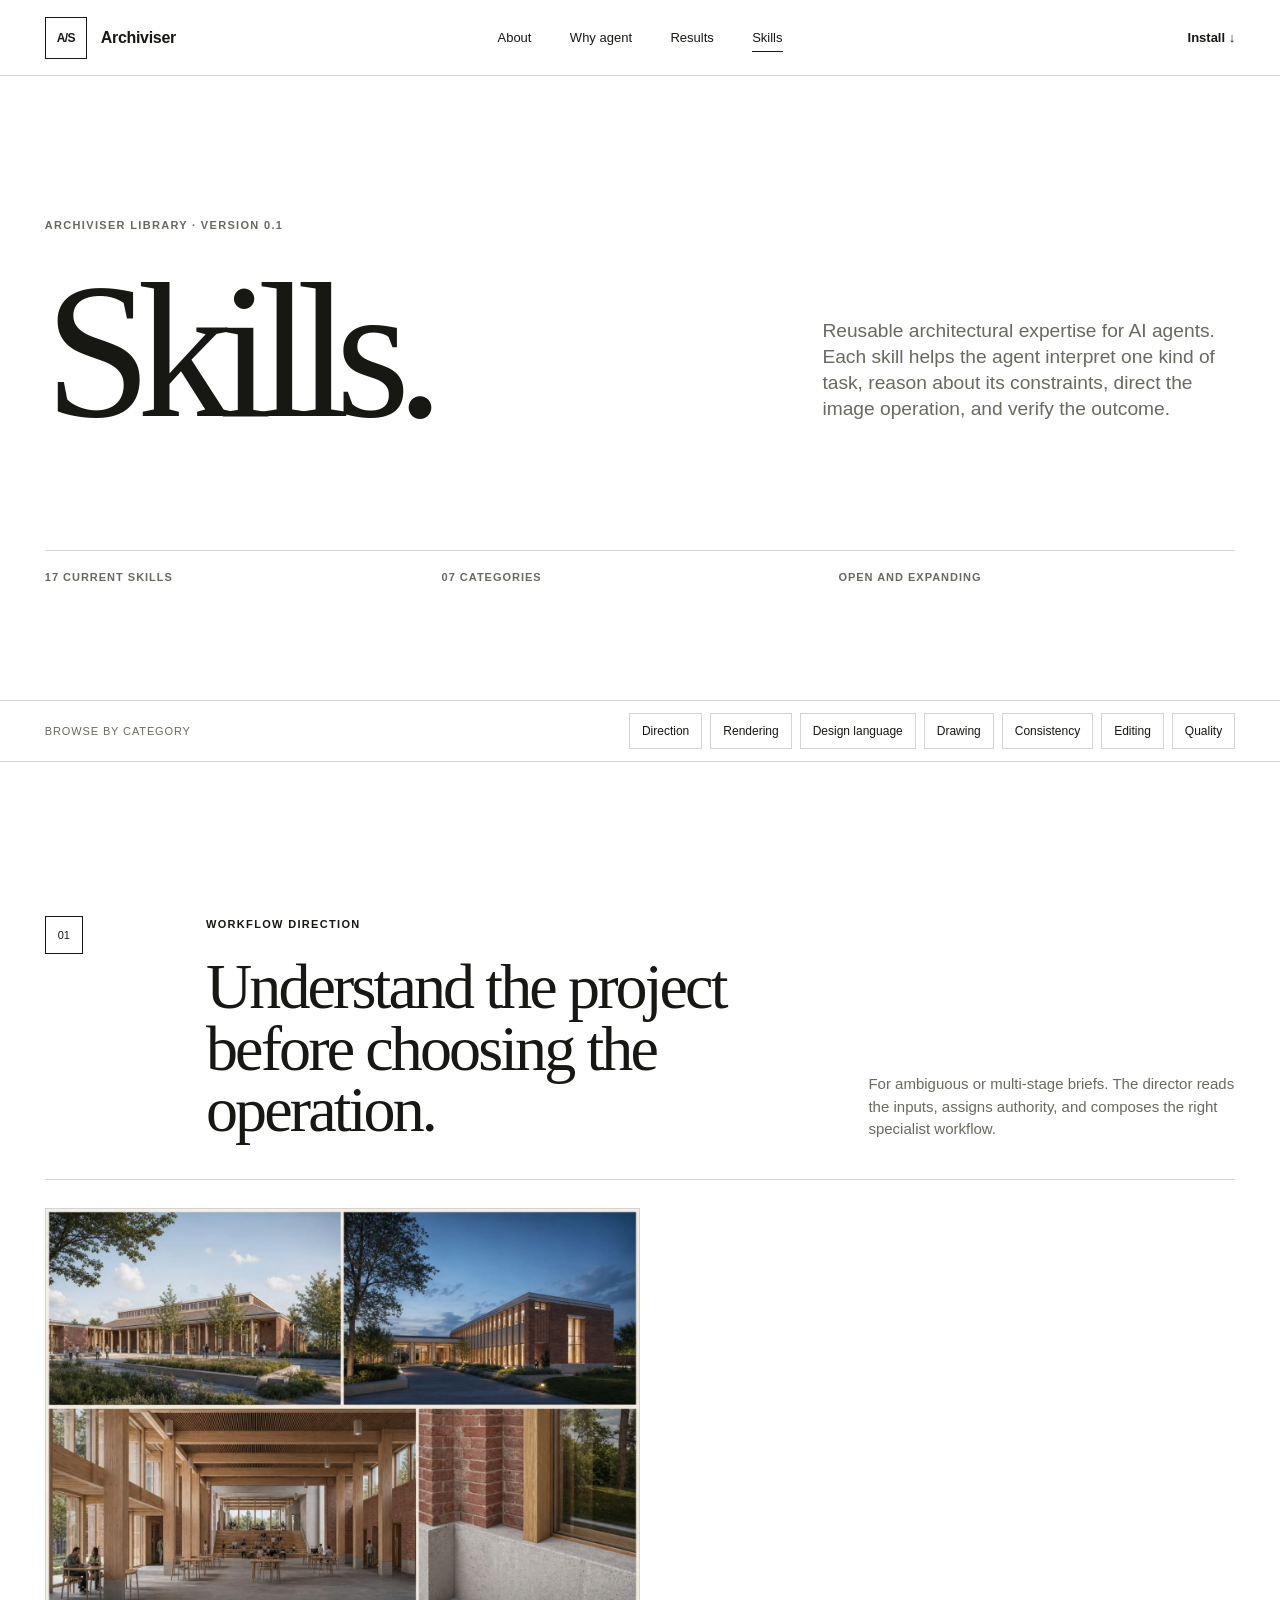
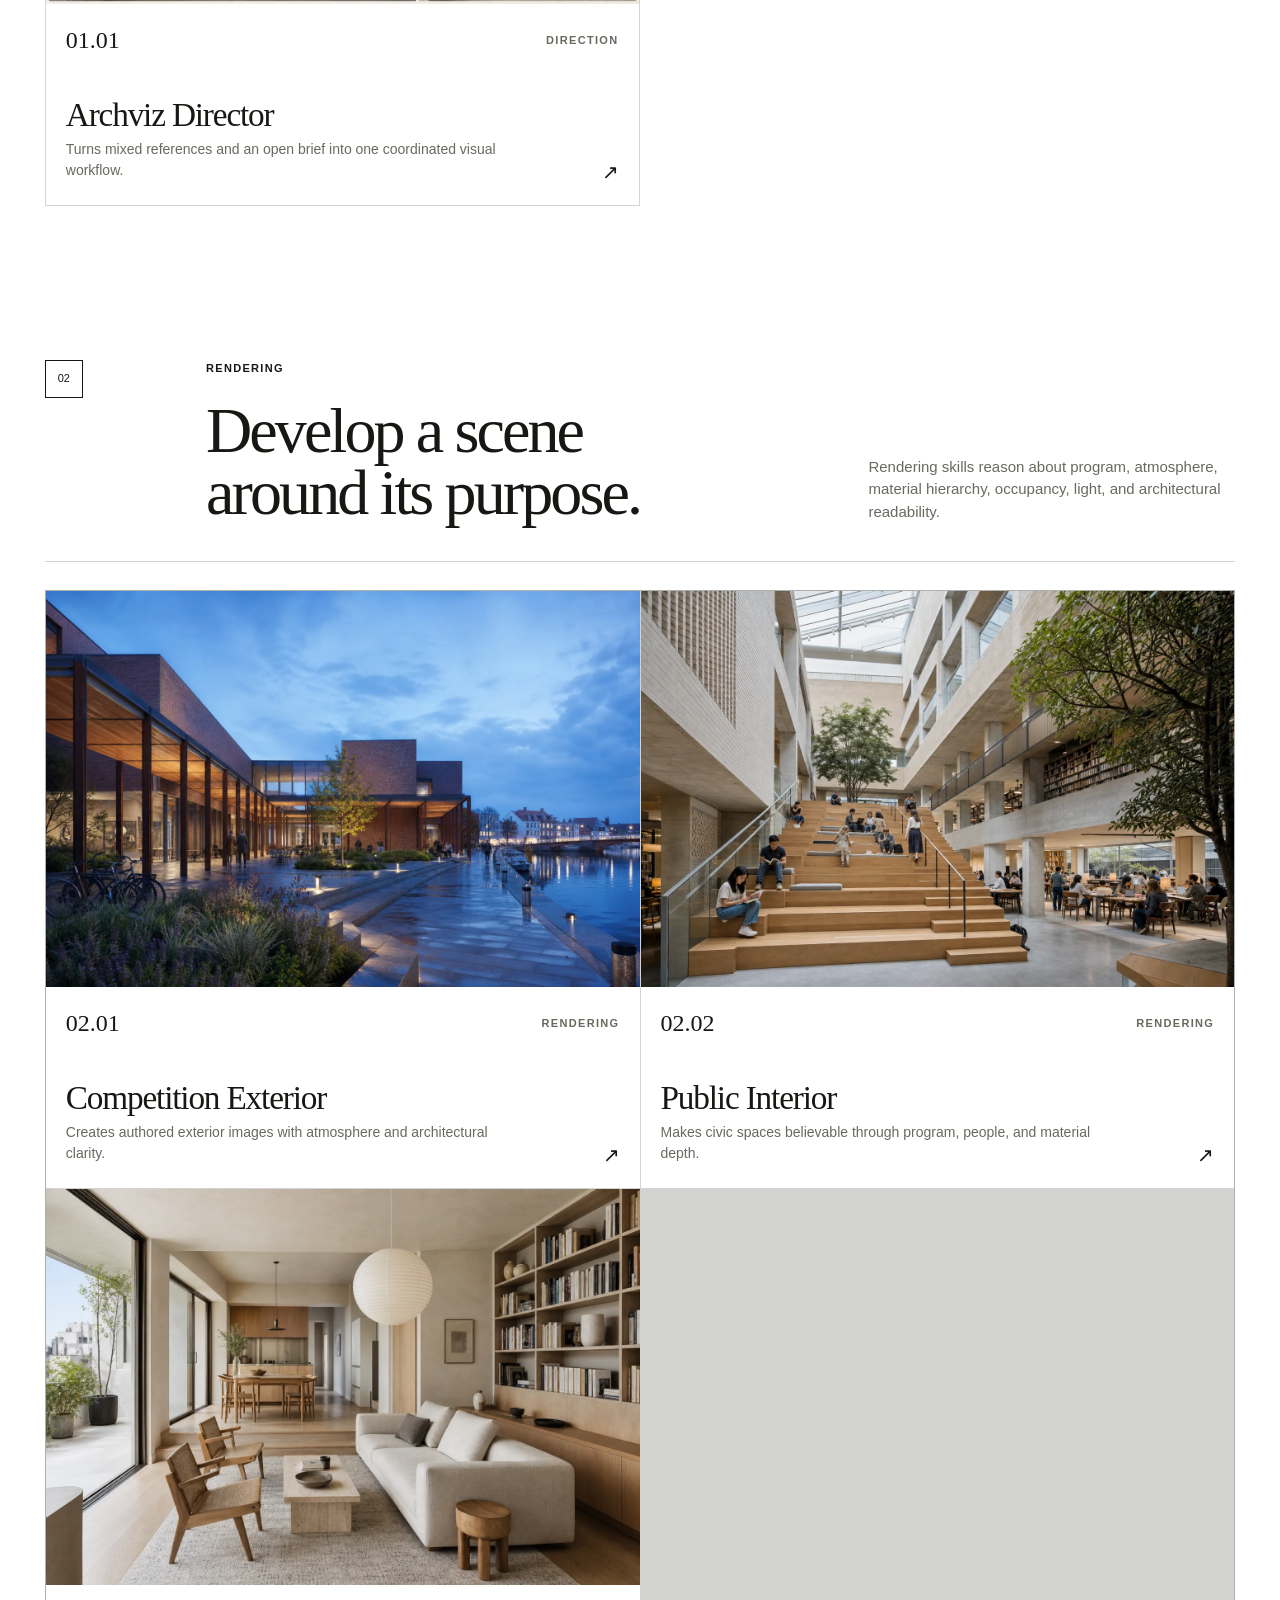
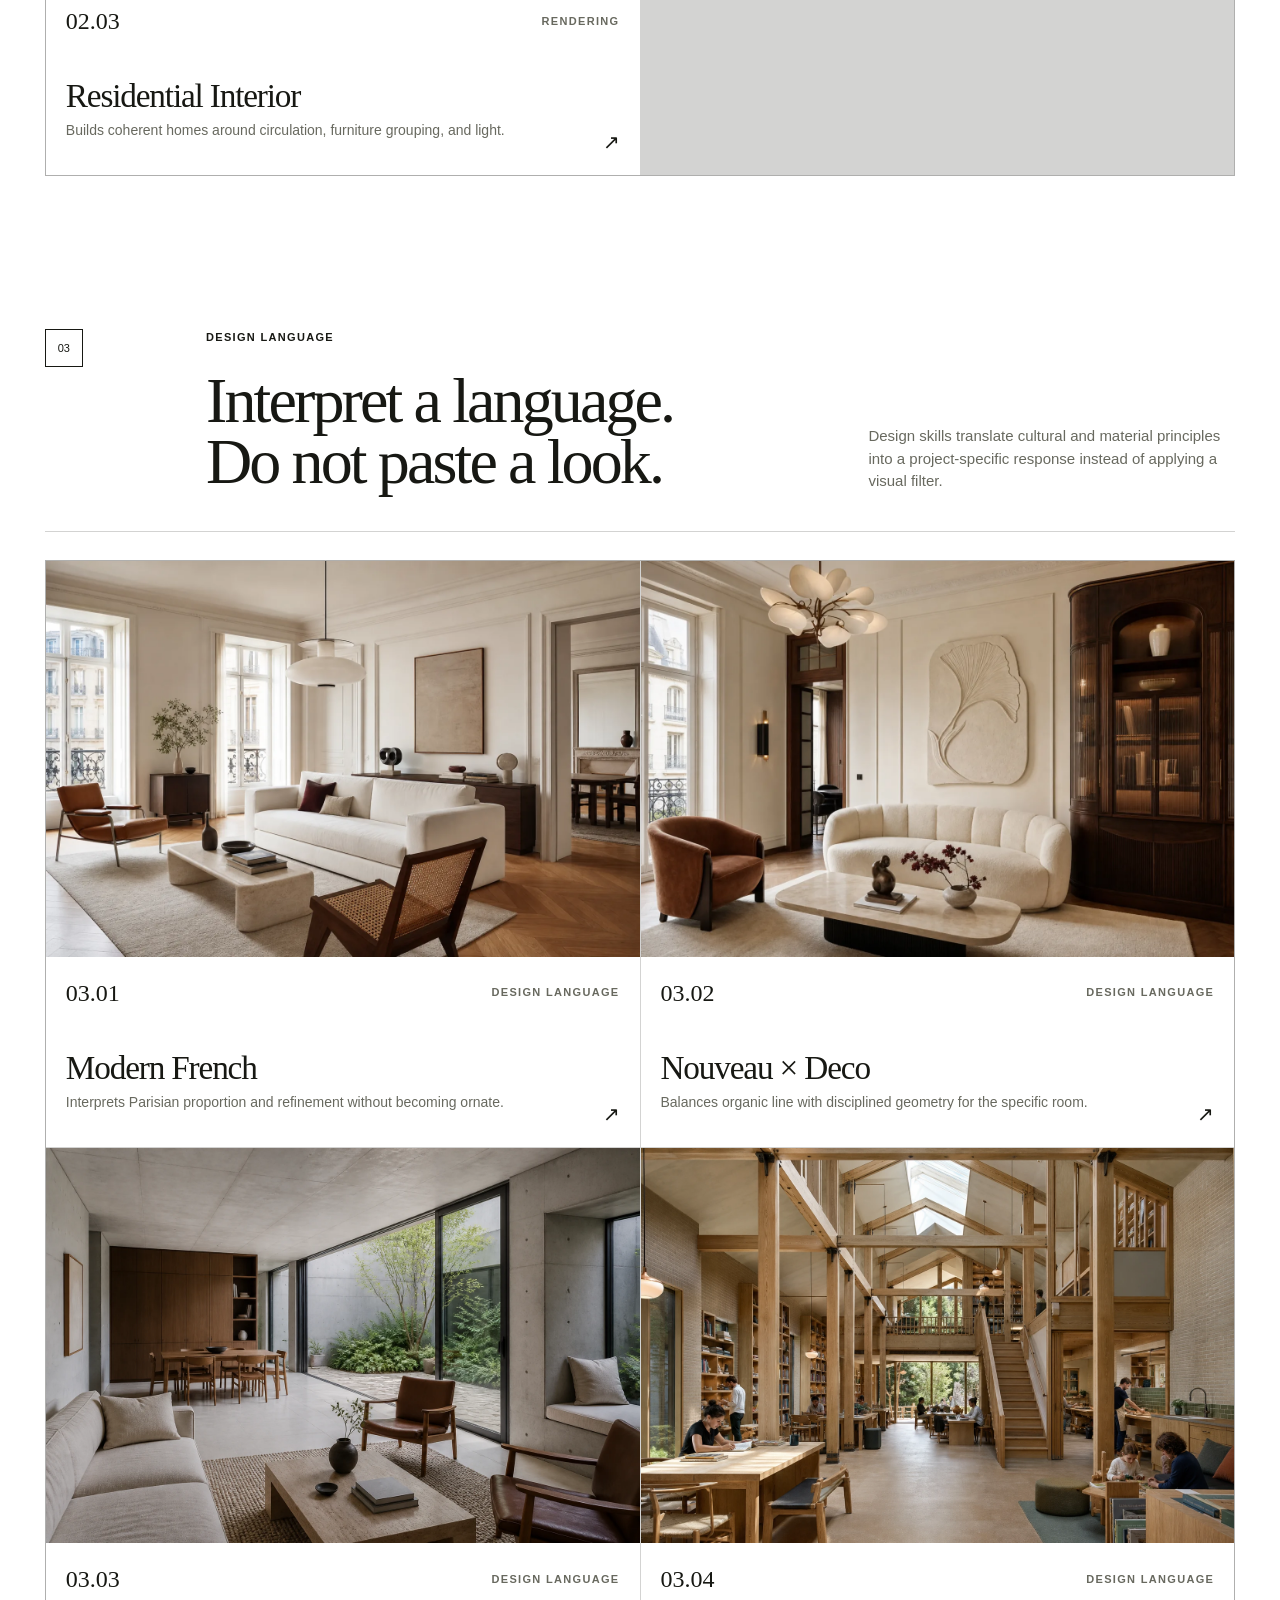
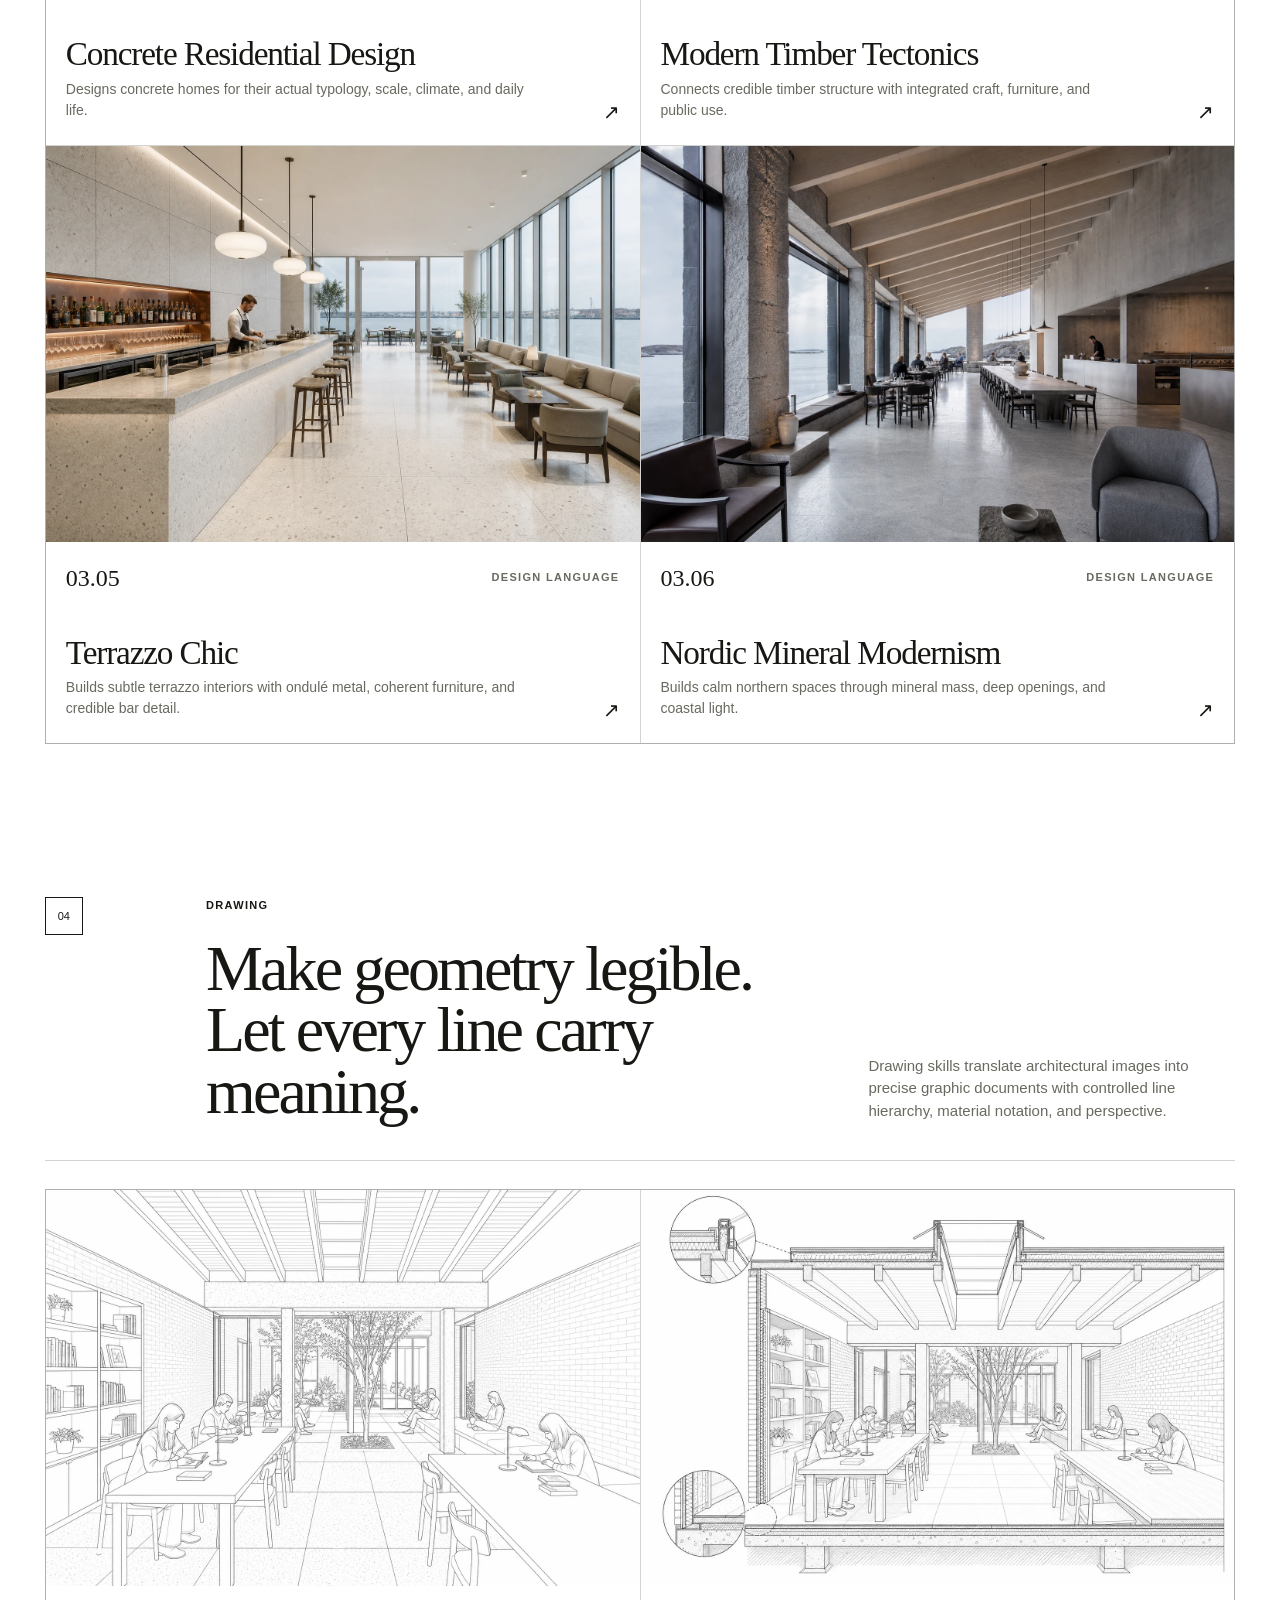
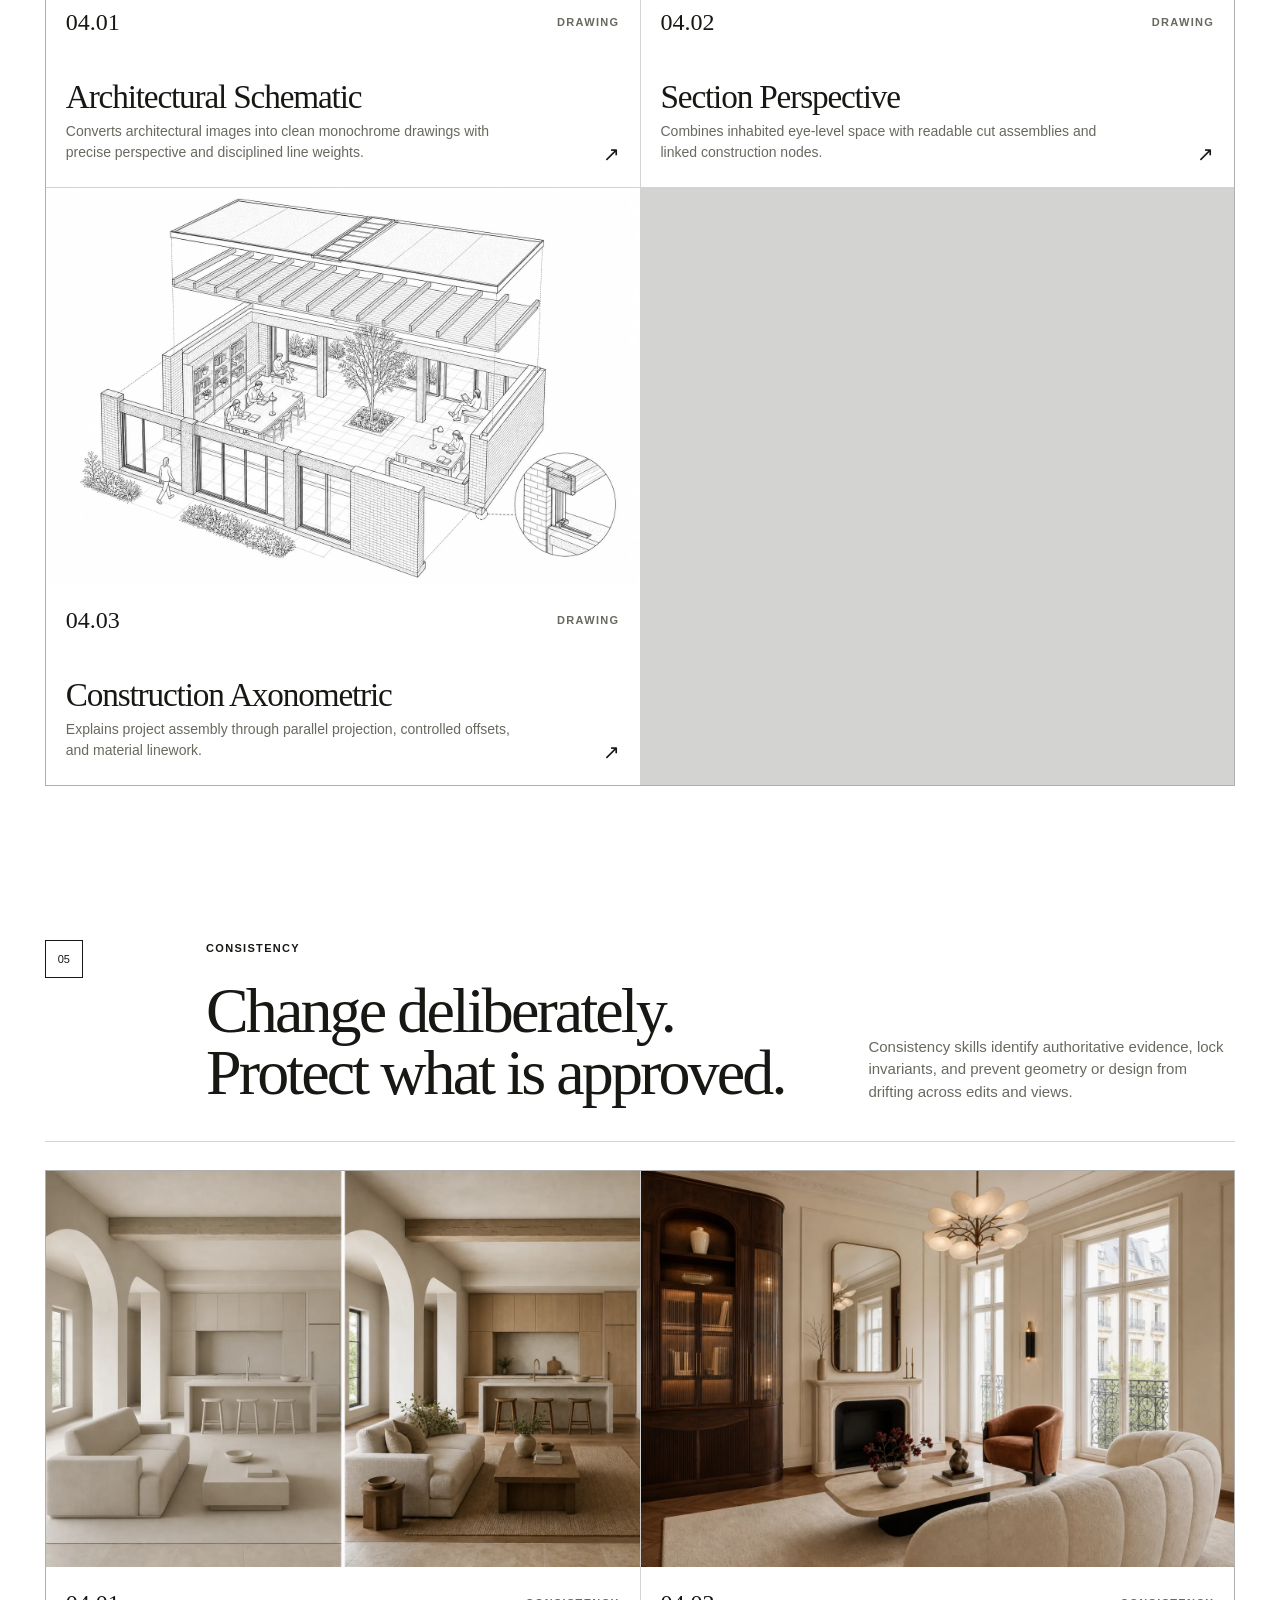
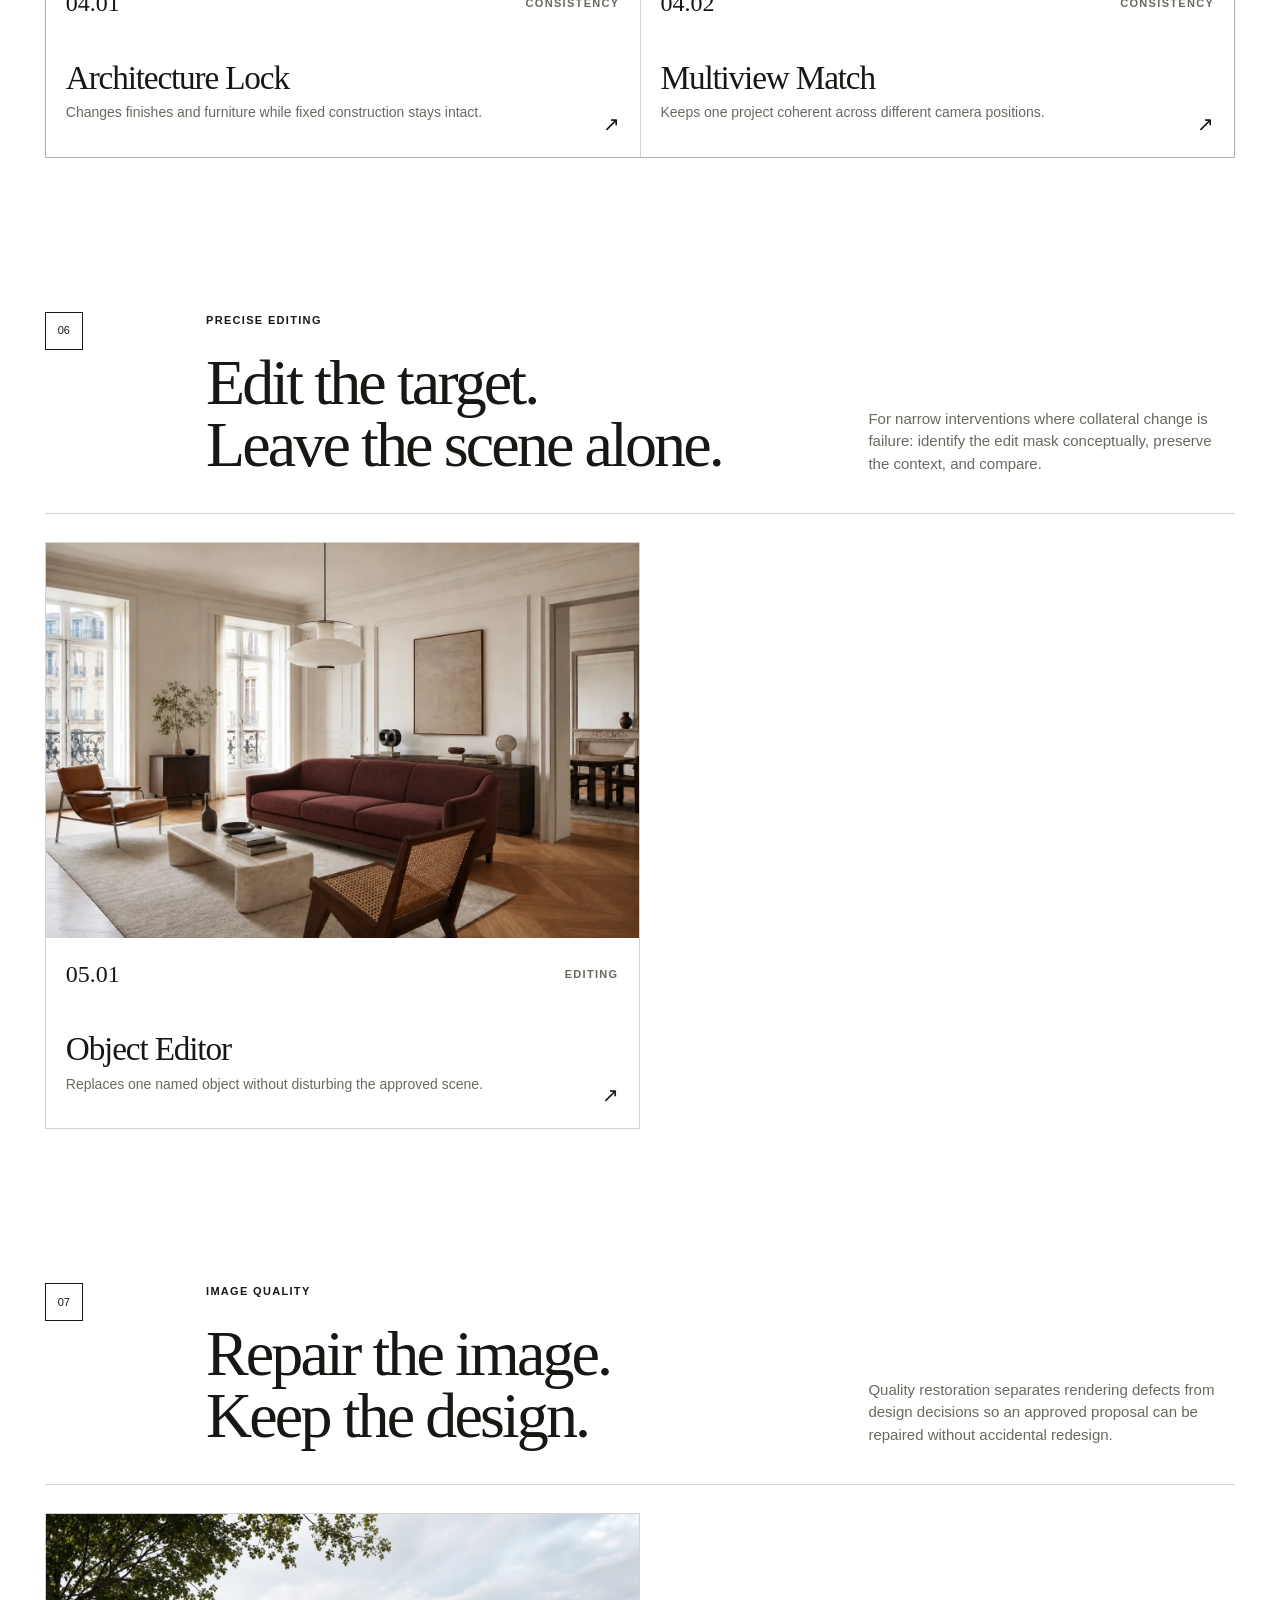
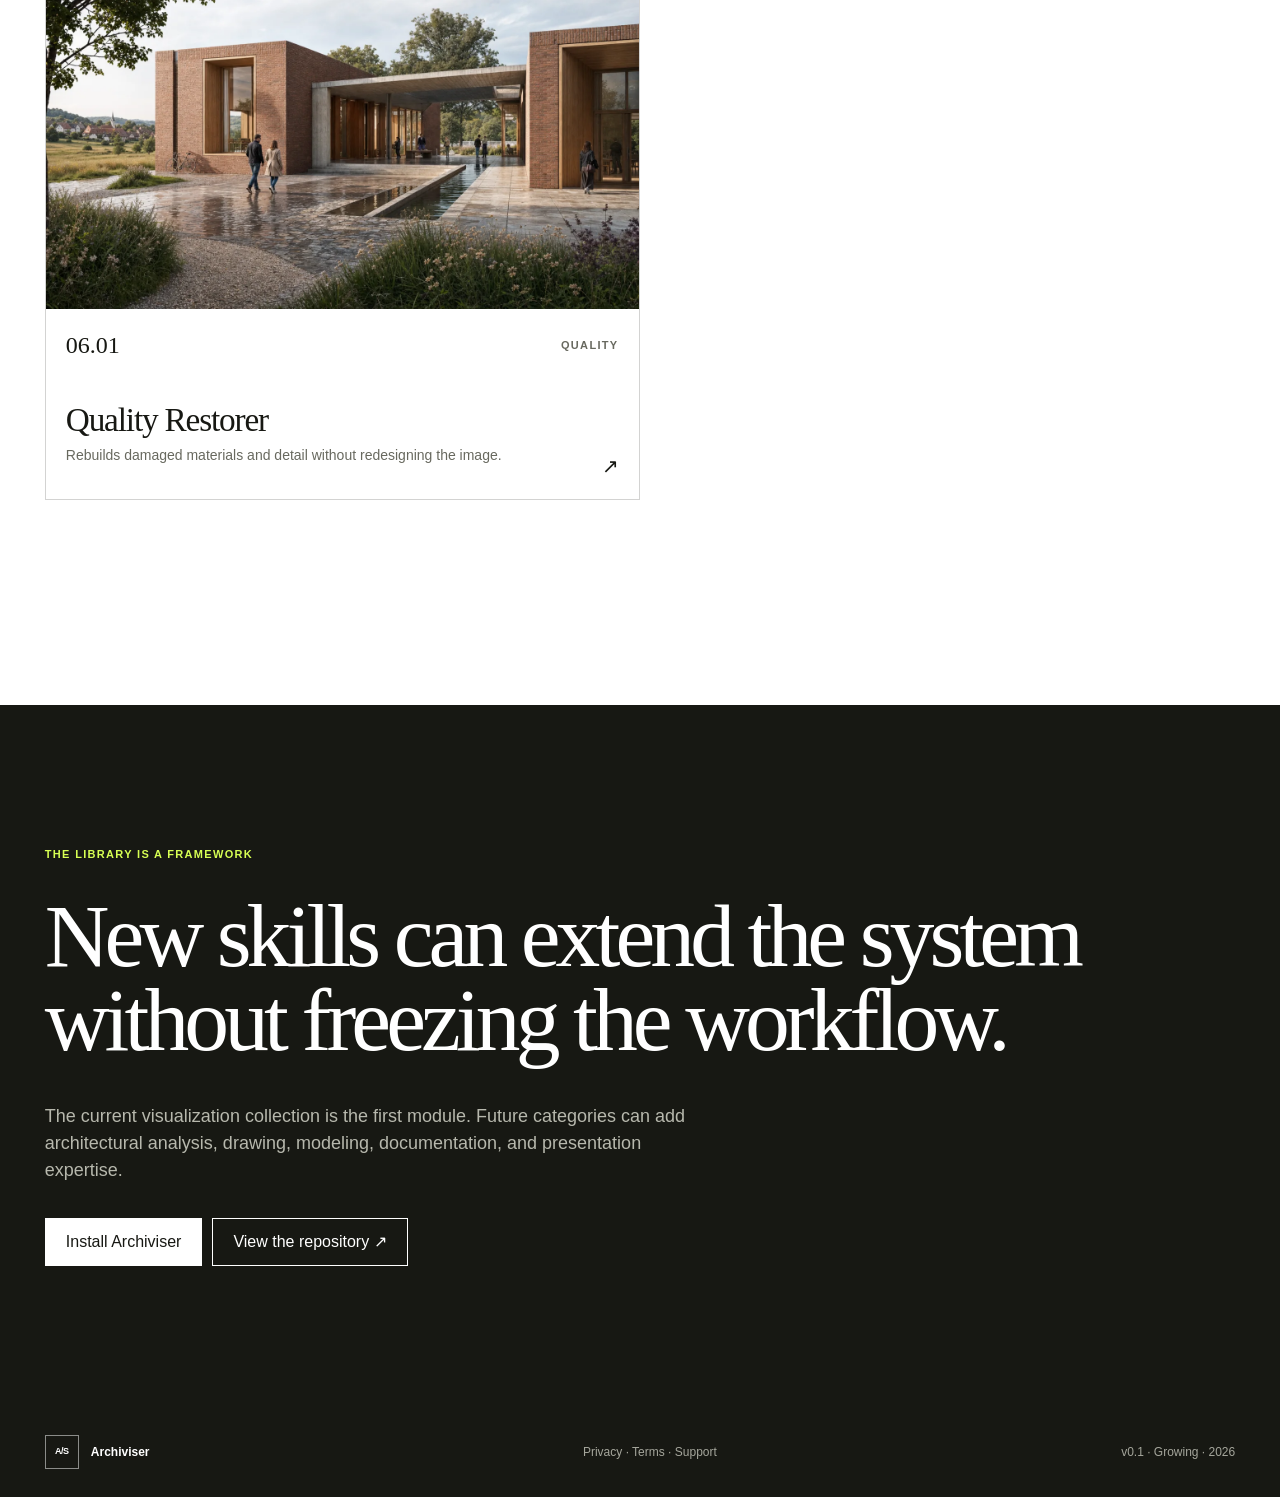
==== commit 80bf821d: "Add Nordic mineral design skill" ====
--- a/site/skills.html
+++ b/site/skills.html
@@ -34,7 +34,7 @@
           <p>Reusable architectural expertise for AI agents. Each skill helps the agent interpret one kind of task, reason about its constraints, direct the image operation, and verify the outcome.</p>
         </div>
         <div class="library-index">
-          <span>16 current skills</span><span>07 categories</span><span>Open and expanding</span>
+          <span>17 current skills</span><span>07 categories</span><span>Open and expanding</span>
         </div>
       </section>
 
@@ -75,8 +75,9 @@
             <a class="skill-card reveal" href="https://github.com/swangarch/archiviser/blob/main/skills/design-modern-french/SKILL.md"><div class="skill-image"><img src="assets/modern-french-interior.webp" alt="Restrained contemporary French living room" /></div><div class="skill-card-body"><div class="skill-meta"><span class="skill-id">03.01</span><span class="skill-category">Design language</span></div><h3>Modern French</h3><p>Interprets Parisian proportion and refinement without becoming ornate.</p><span class="skill-arrow">↗</span></div></a>
             <a class="skill-card reveal" href="https://github.com/swangarch/archiviser/blob/main/skills/design-art-nouveau-deco/SKILL.md"><div class="skill-image"><img src="assets/art-nouveau-deco-interior.webp" alt="Interior balancing Art Nouveau and Art Deco influences" /></div><div class="skill-card-body"><div class="skill-meta"><span class="skill-id">03.02</span><span class="skill-category">Design language</span></div><h3>Nouveau × Deco</h3><p>Balances organic line with disciplined geometry for the specific room.</p><span class="skill-arrow">↗</span></div></a>
             <a class="skill-card reveal" href="https://github.com/swangarch/archiviser/blob/main/skills/refine-concrete-residential-interiors/SKILL.md"><div class="skill-image"><img src="assets/concrete-residential-design.webp" alt="Original single-storey exposed-concrete courtyard home at ordinary residential scale" /></div><div class="skill-card-body"><div class="skill-meta"><span class="skill-id">03.03</span><span class="skill-category">Design language</span></div><h3>Concrete Residential Design</h3><p>Designs concrete homes for their actual typology, scale, climate, and daily life.</p><span class="skill-arrow">↗</span></div></a>
-            <a class="skill-card reveal" href="https://github.com/swangarch/archiviser/blob/main/skills/design-modern-timber-tectonics/SKILL.md"><div class="skill-image"><img src="assets/modern-timber-tectonics.webp" alt="Original reading pavilion redesigned around legible modern timber construction and wood flooring" /></div><div class="skill-card-body"><div class="skill-meta"><span class="skill-id">03.04</span><span class="skill-category">Design language</span></div><h3>Modern Timber Tectonics</h3><p>Designs contemporary timber spaces through structure, assembly, joinery, and material hierarchy.</p><span class="skill-arrow">↗</span></div></a>
-            <a class="skill-card reveal" href="https://github.com/swangarch/archiviser/blob/main/skills/design-terrazzo-chic/SKILL.md"><div class="skill-image"><img src="assets/terrazzo-chic-reading-bar.webp" alt="Original courtyard reading pavilion redesigned as a subtle terrazzo café bar" /></div><div class="skill-card-body"><div class="skill-meta"><span class="skill-id">03.05</span><span class="skill-category">Design language</span></div><h3>Terrazzo Chic</h3><p>Builds subtle terrazzo interiors with ondulé metal, coherent furniture, and credible bar detail.</p><span class="skill-arrow">↗</span></div></a>
+            <a class="skill-card reveal" href="https://github.com/swangarch/archiviser/blob/main/skills/design-modern-timber-tectonics/SKILL.md"><div class="skill-image"><img src="assets/modern-timber-tectonics.webp" alt="Contemporary community library and making hall integrating timber structure, joinery, furniture, and public use" /></div><div class="skill-card-body"><div class="skill-meta"><span class="skill-id">03.04</span><span class="skill-category">Design language</span></div><h3>Modern Timber Tectonics</h3><p>Connects credible timber structure with integrated craft, furniture, and public use.</p><span class="skill-arrow">↗</span></div></a>
+            <a class="skill-card reveal" href="https://github.com/swangarch/archiviser/blob/main/skills/design-terrazzo-chic/SKILL.md"><div class="skill-image"><img src="assets/terrazzo-chic-reading-bar.webp" alt="Clean coastal bar with luminous terrazzo, pale granite, red-brown copper, and neutral maritime daylight" /></div><div class="skill-card-body"><div class="skill-meta"><span class="skill-id">03.05</span><span class="skill-category">Design language</span></div><h3>Terrazzo Chic</h3><p>Builds subtle terrazzo interiors with ondulé metal, coherent furniture, and credible bar detail.</p><span class="skill-arrow">↗</span></div></a>
+            <a class="skill-card reveal" href="https://github.com/swangarch/archiviser/blob/main/skills/design-nordic-mineral-modernism/SKILL.md"><div class="skill-image"><img src="assets/nordic-mineral-modernism.webp" alt="Coastal art-museum restaurant shaped by granite mass, cool ash roof beams, and neutral northern daylight" /></div><div class="skill-card-body"><div class="skill-meta"><span class="skill-id">03.06</span><span class="skill-category">Design language</span></div><h3>Nordic Mineral Modernism</h3><p>Builds calm northern spaces through mineral mass, deep openings, and coastal light.</p><span class="skill-arrow">↗</span></div></a>
           </div>
         </section>
 
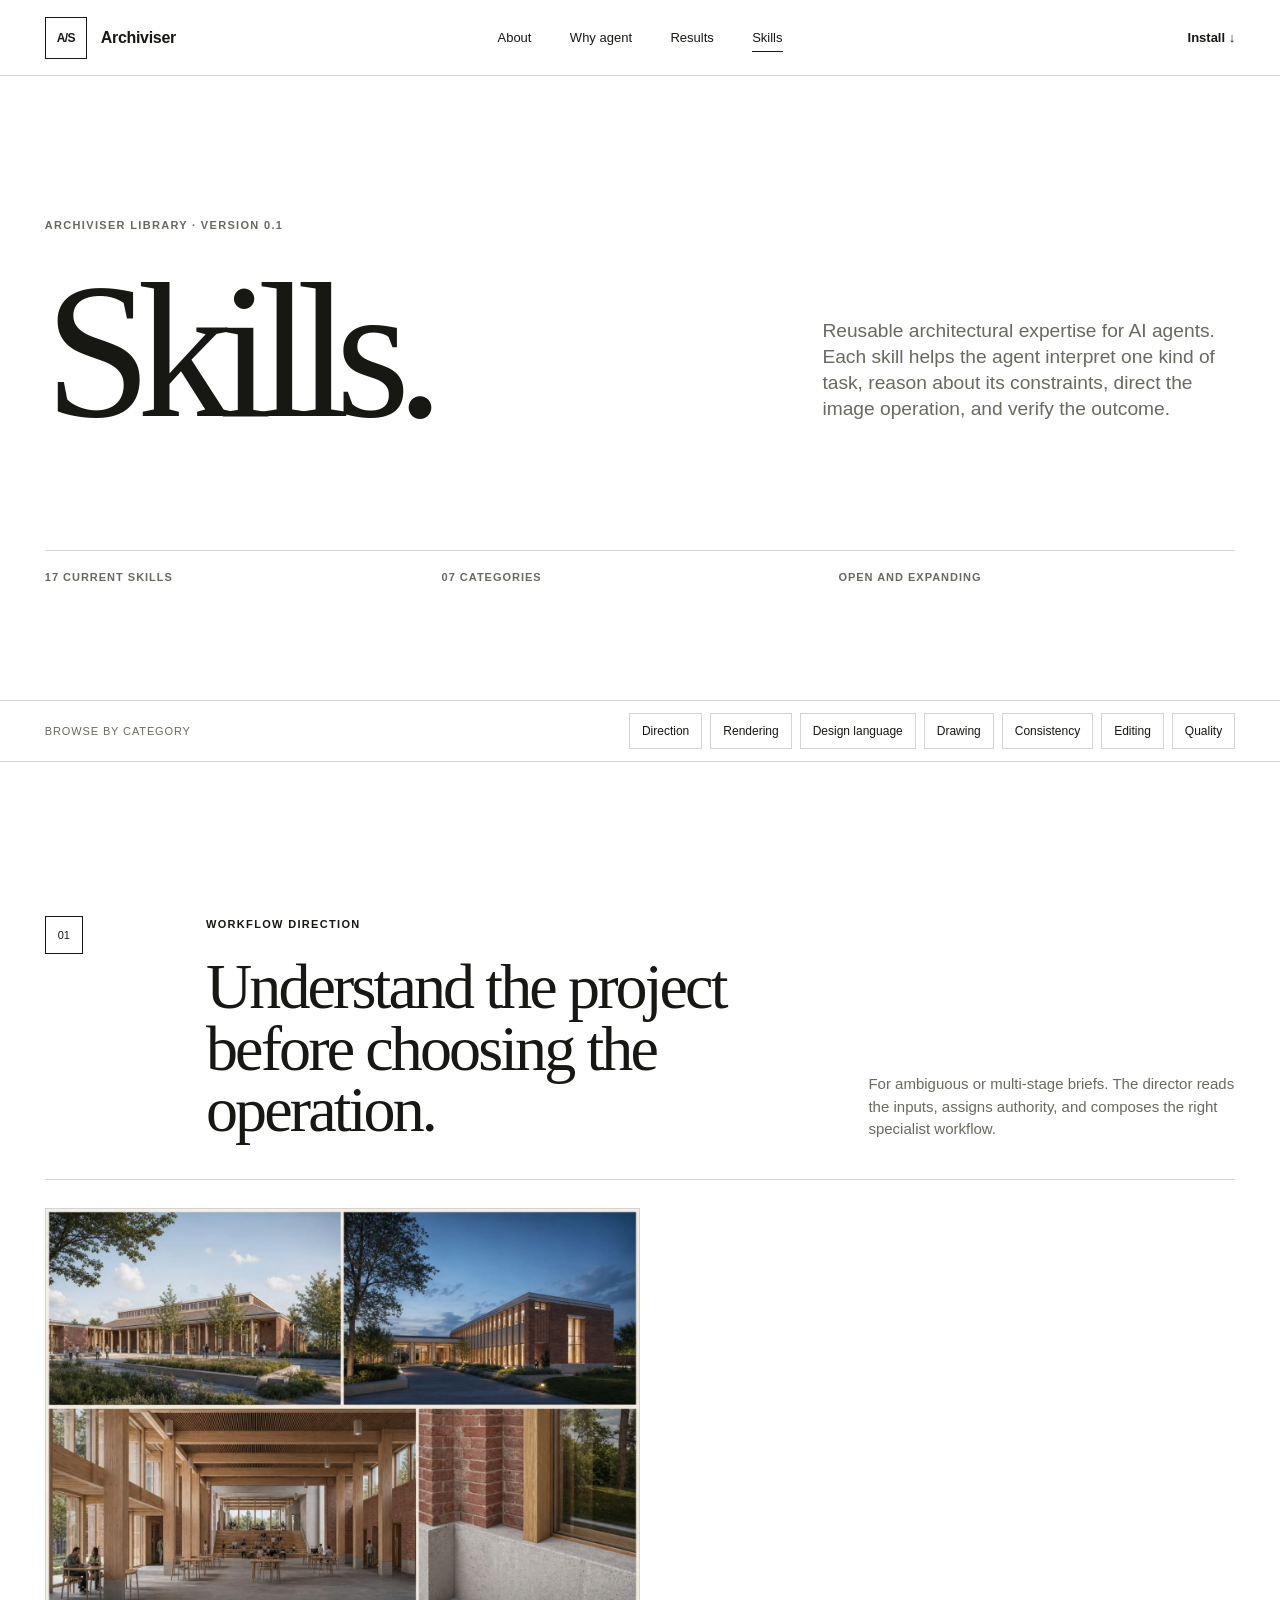
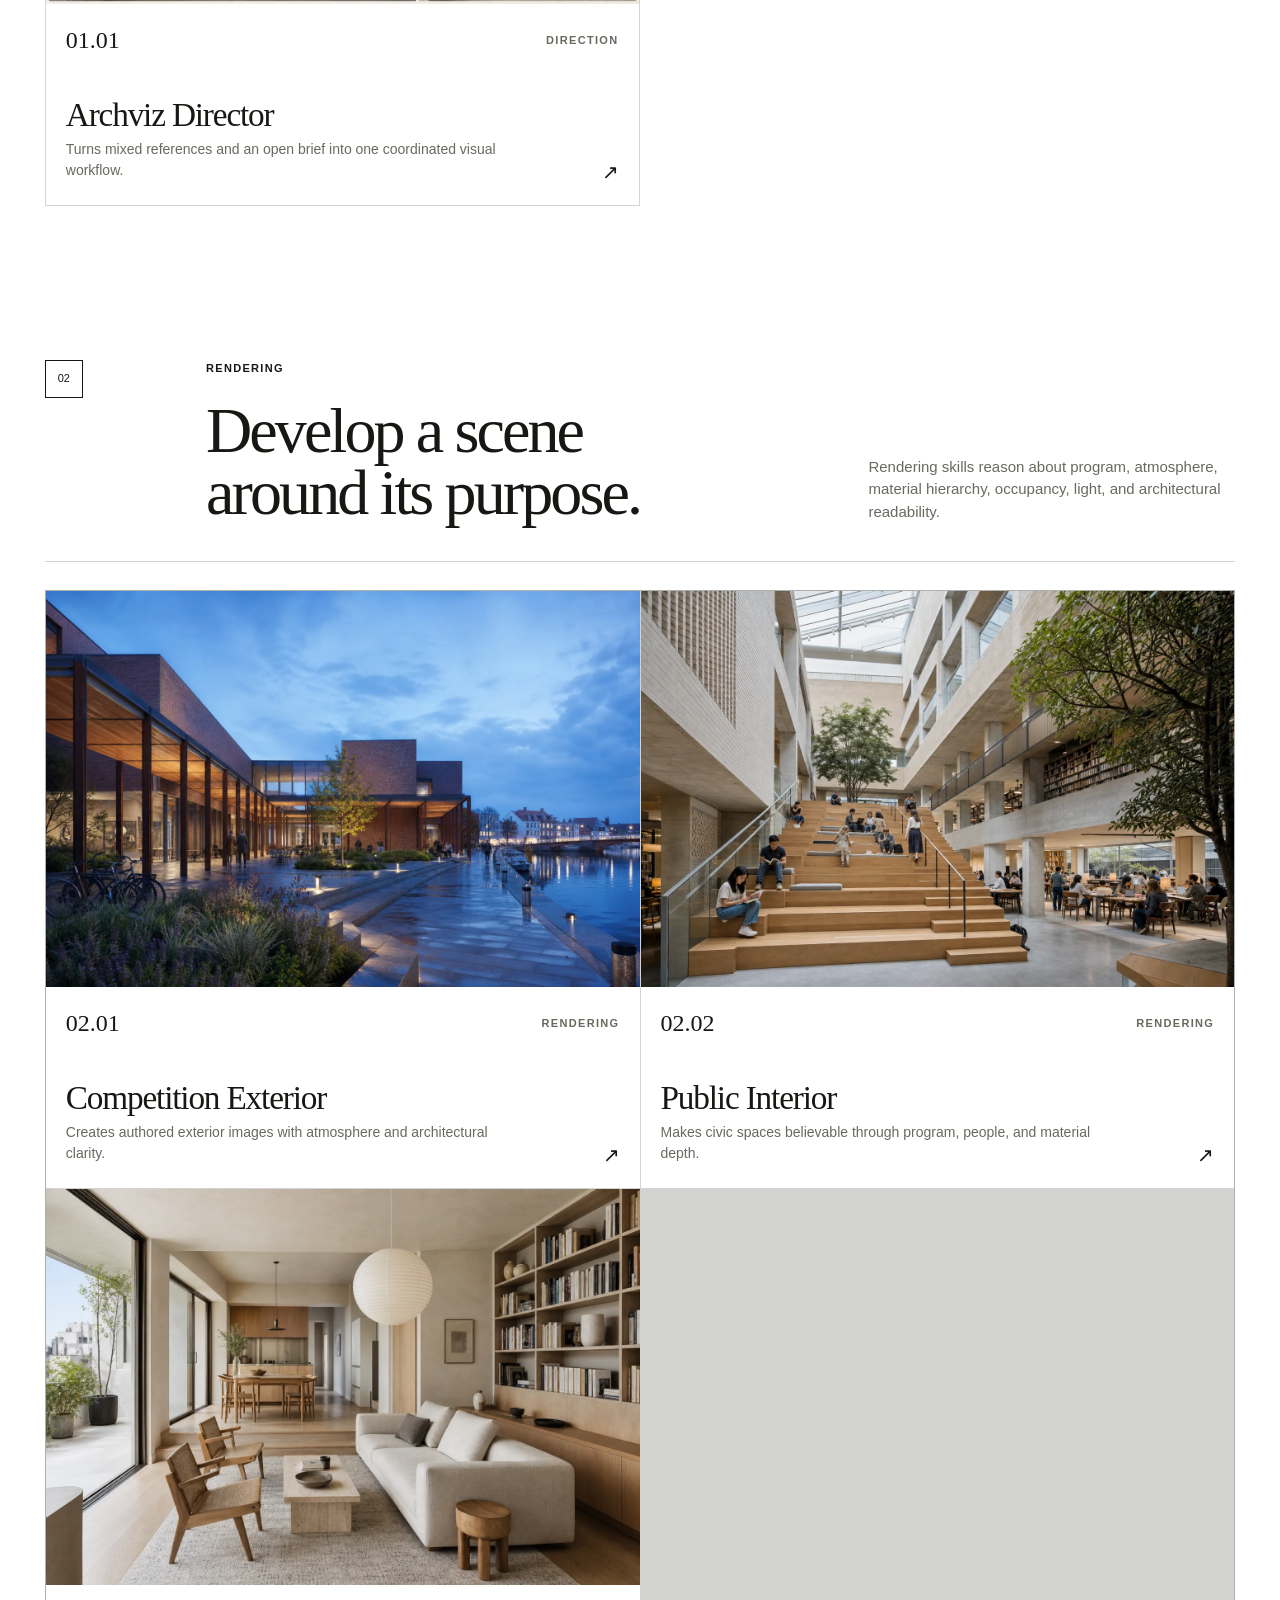
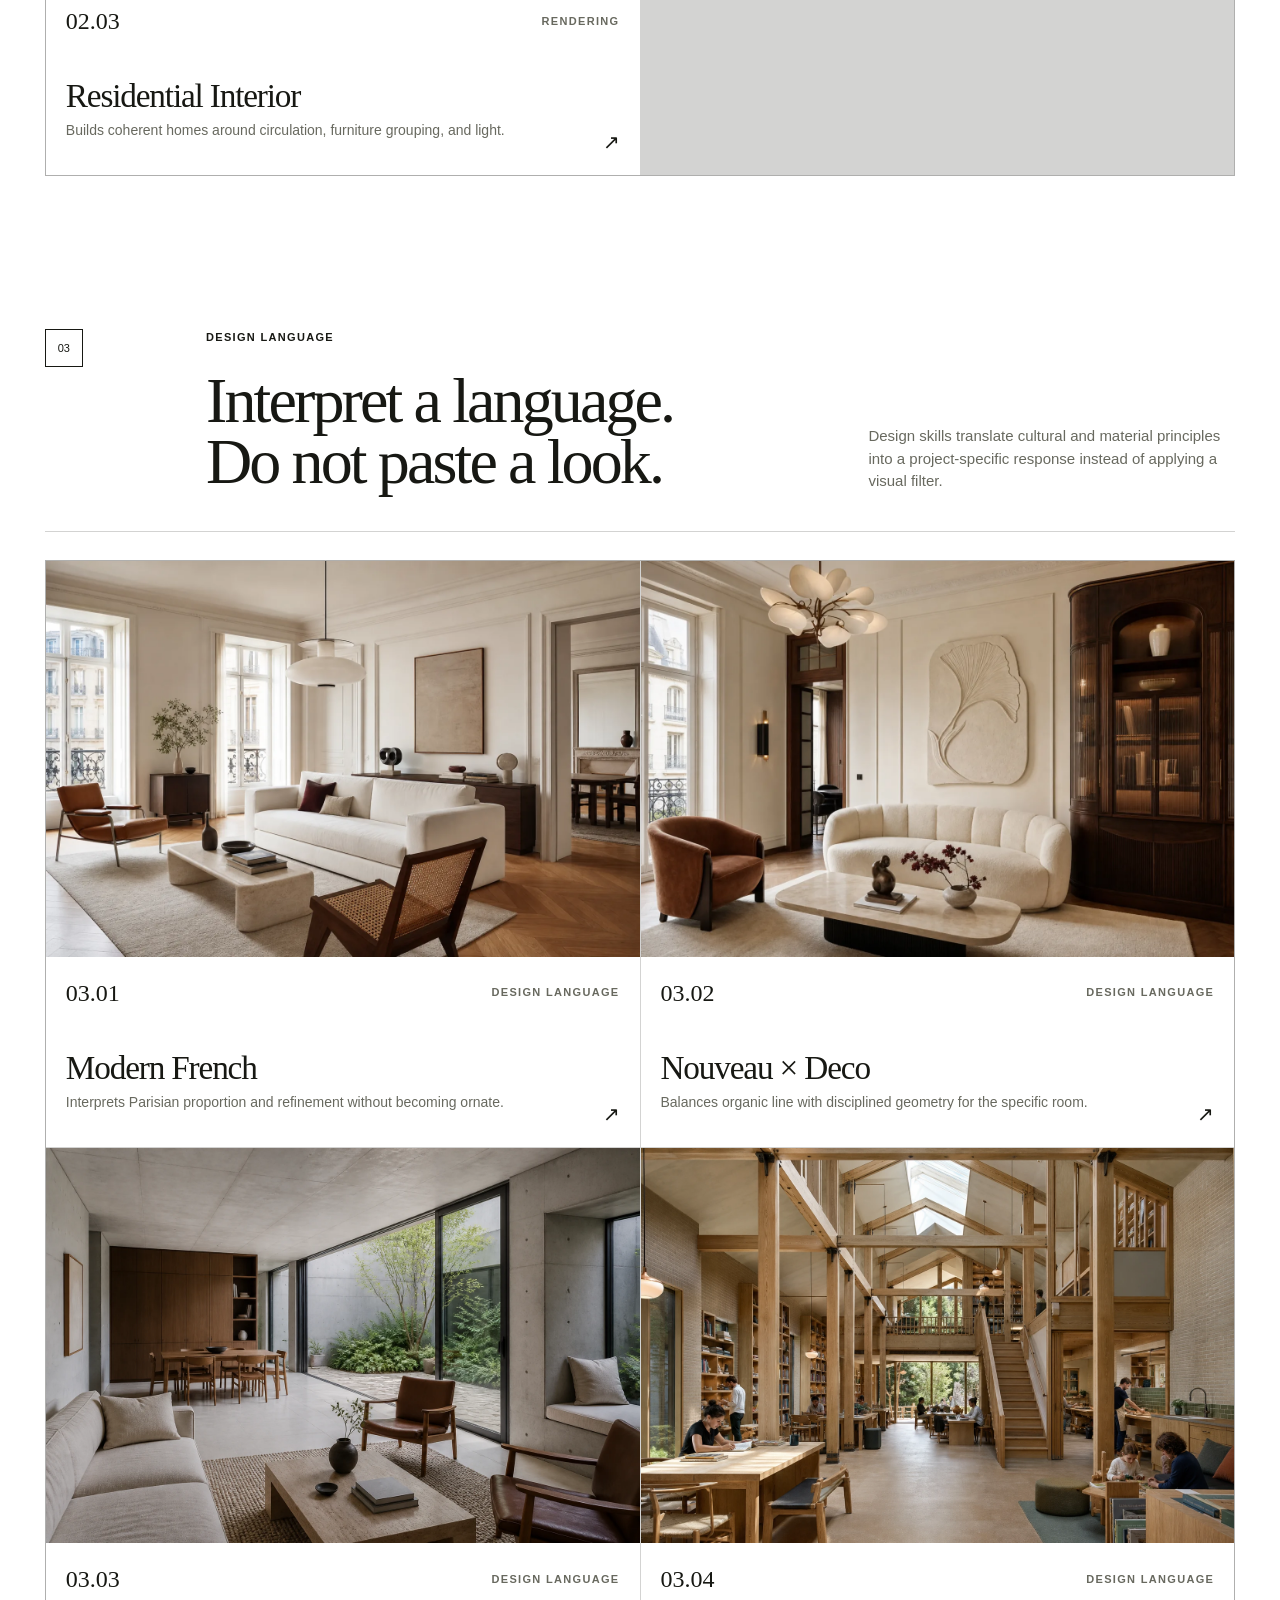
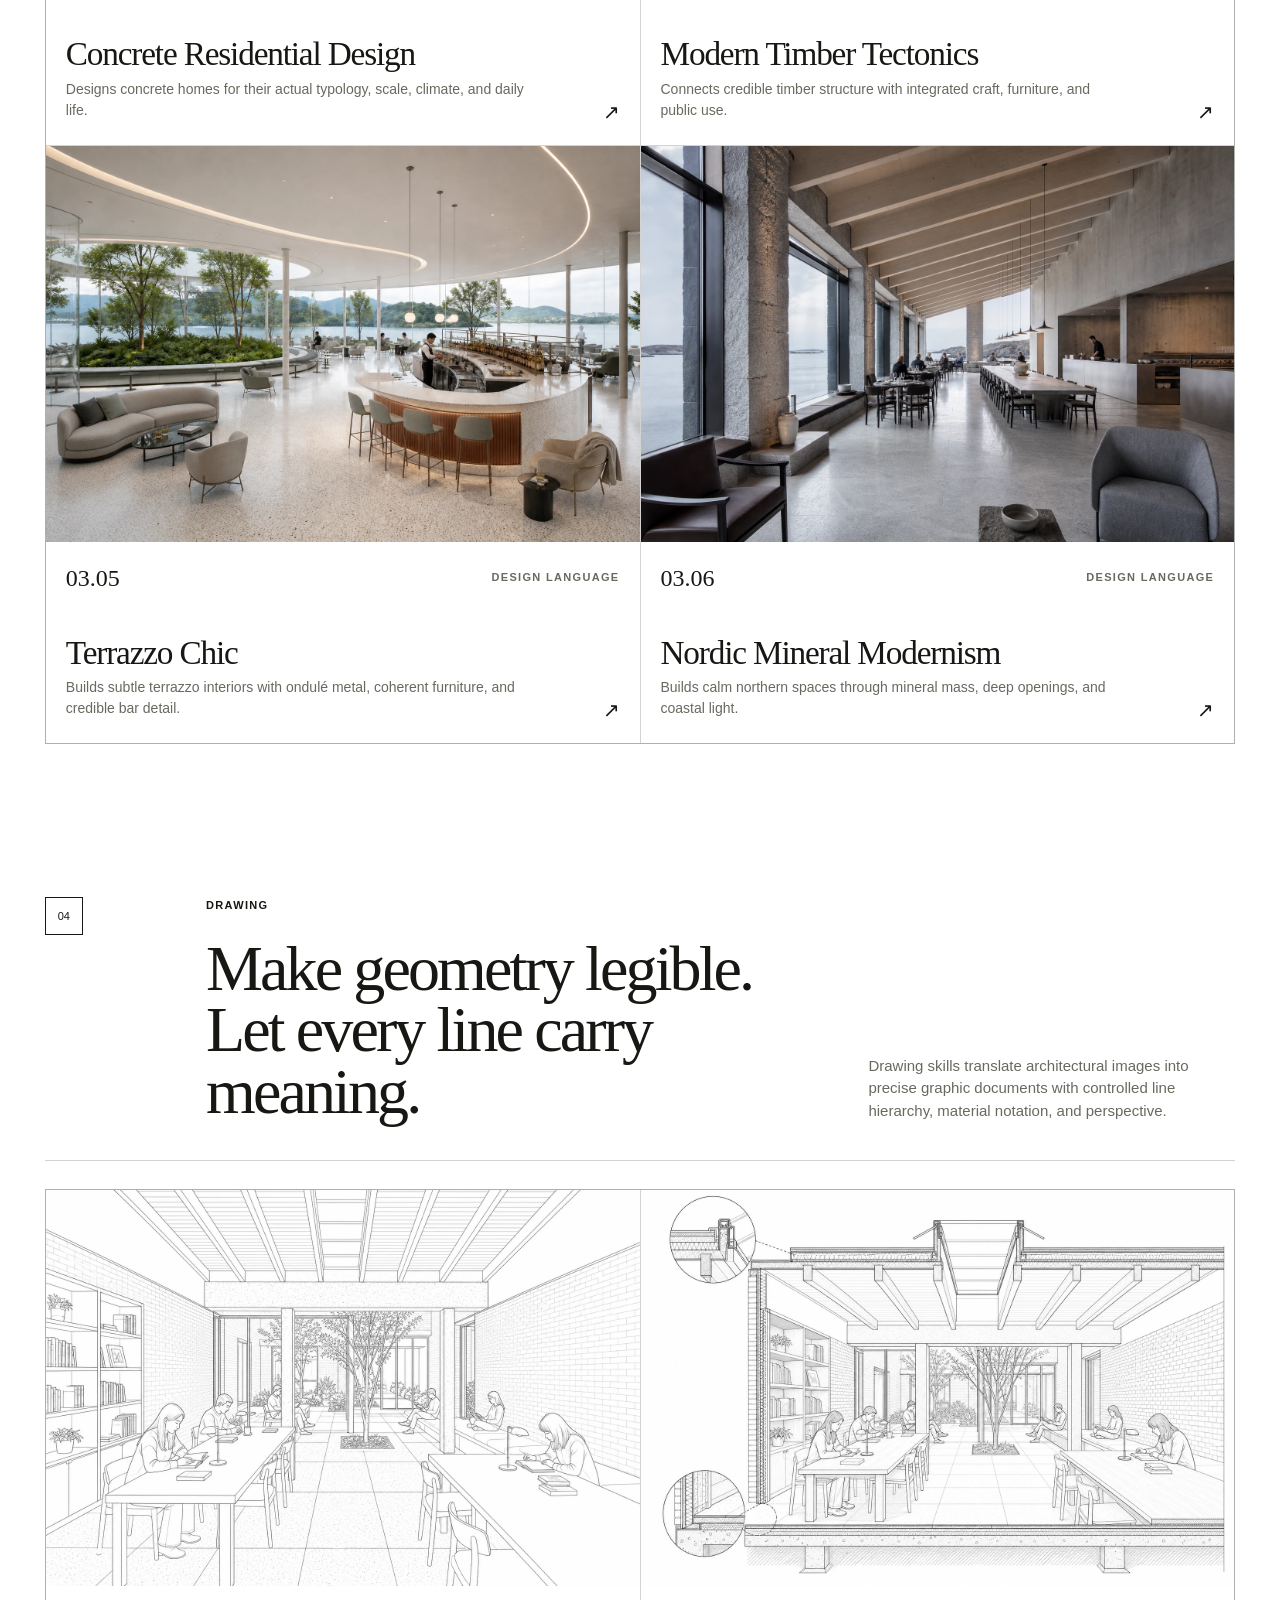
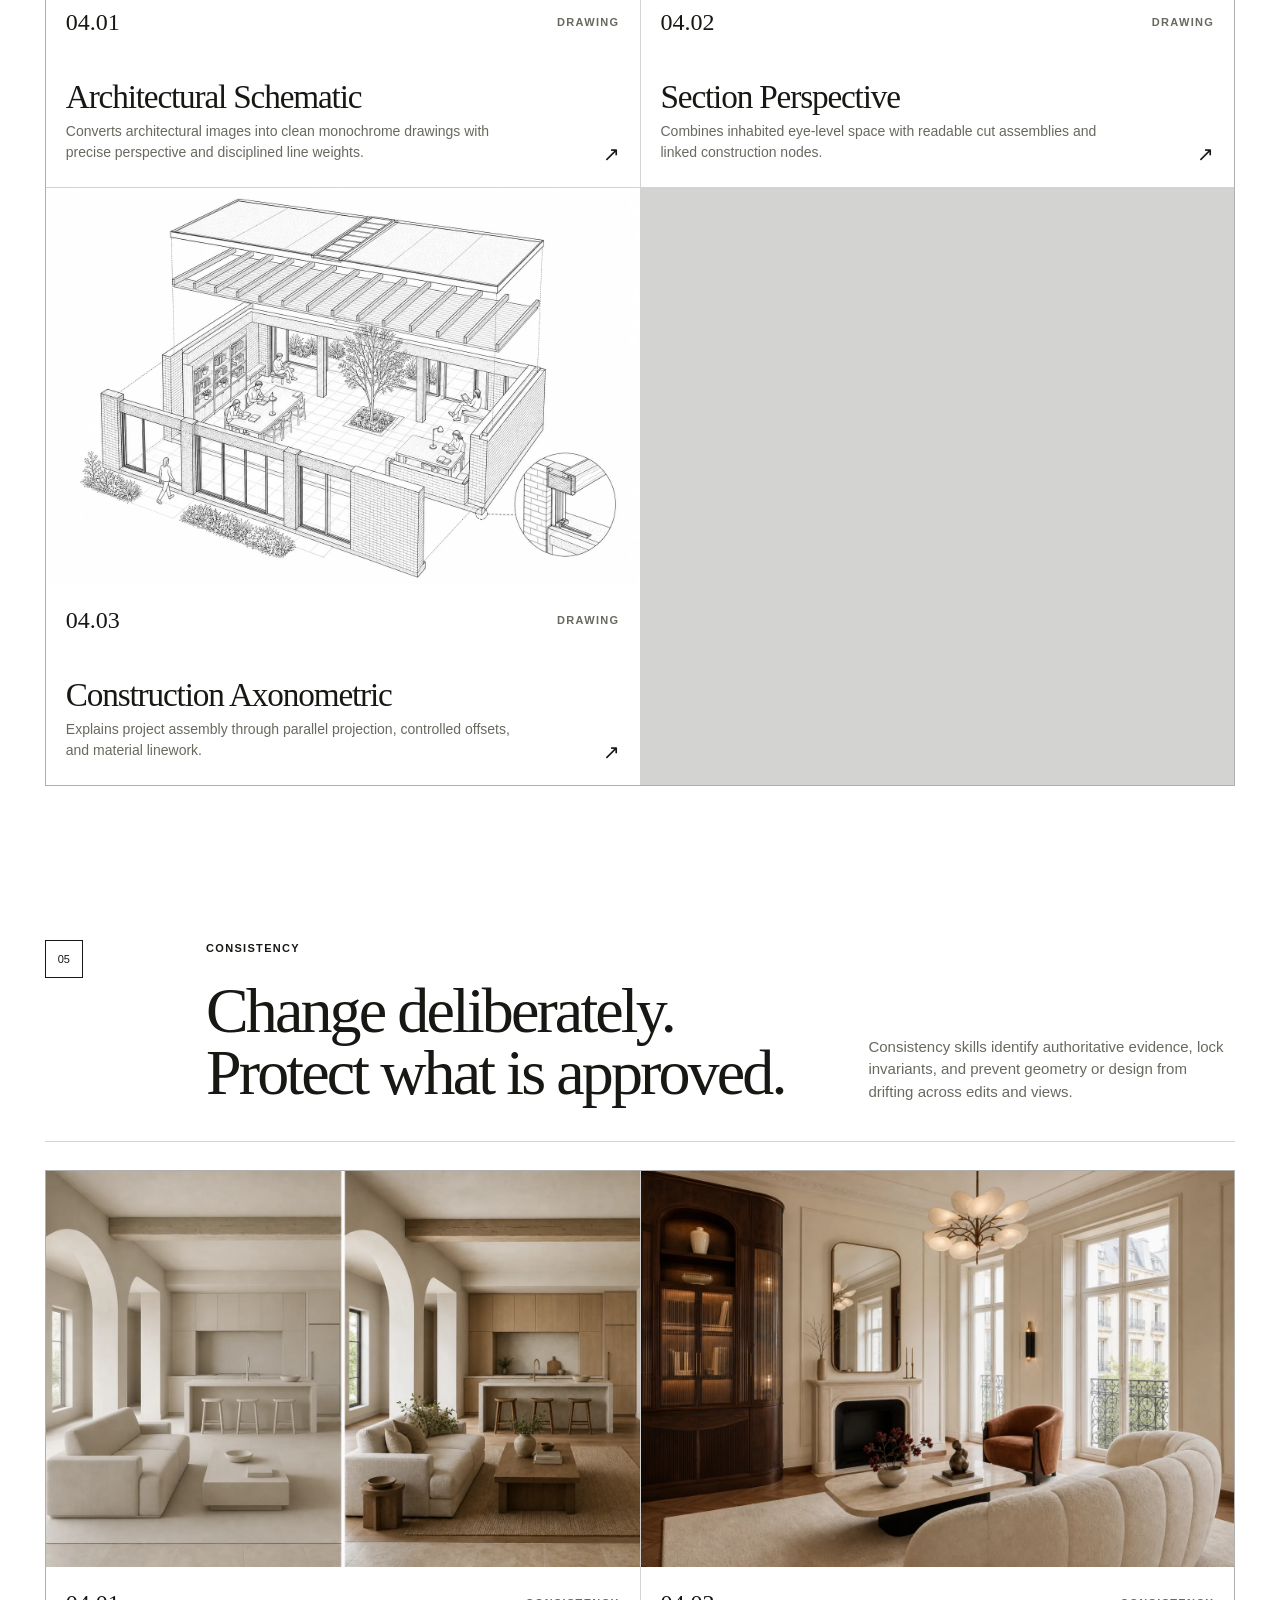
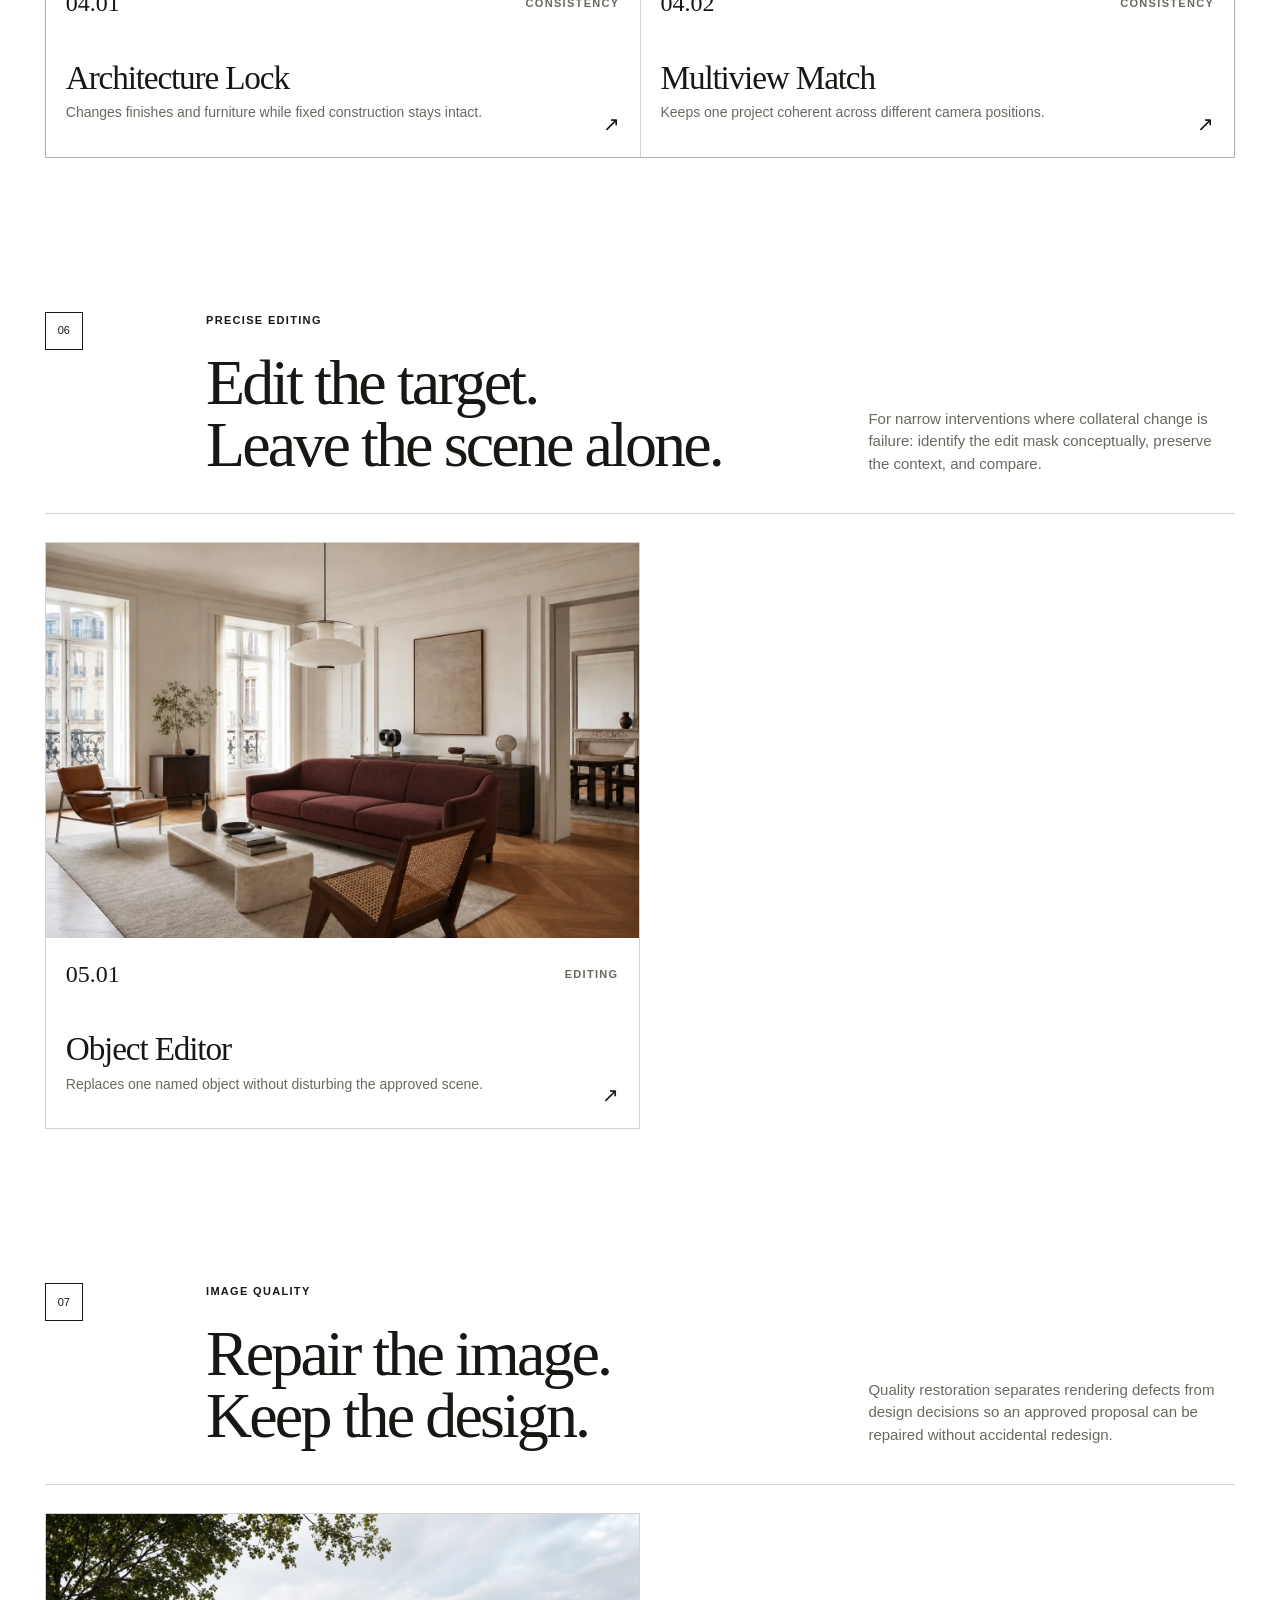
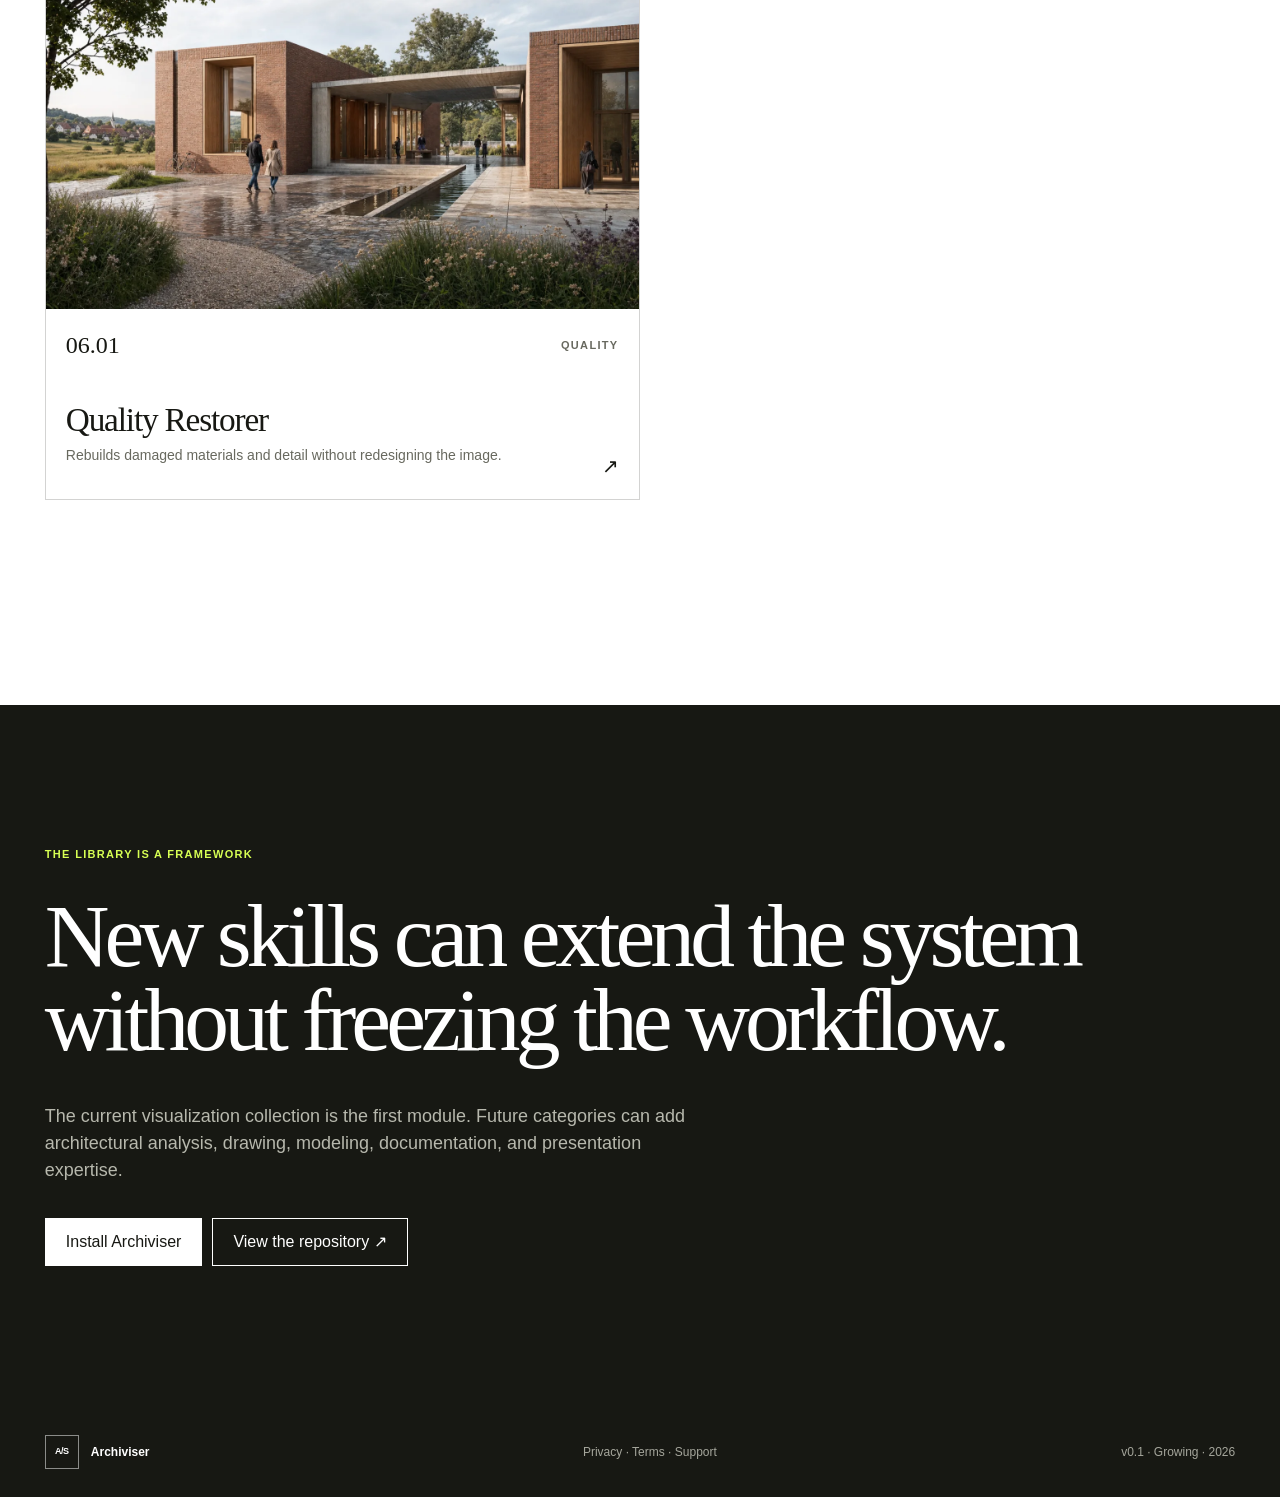
==== commit 1b45a6c9: "Update Terrazzo Chic artwork" ====
--- a/site/skills.html
+++ b/site/skills.html
@@ -76,7 +76,7 @@
             <a class="skill-card reveal" href="https://github.com/swangarch/archiviser/blob/main/skills/design-art-nouveau-deco/SKILL.md"><div class="skill-image"><img src="assets/art-nouveau-deco-interior.webp" alt="Interior balancing Art Nouveau and Art Deco influences" /></div><div class="skill-card-body"><div class="skill-meta"><span class="skill-id">03.02</span><span class="skill-category">Design language</span></div><h3>Nouveau × Deco</h3><p>Balances organic line with disciplined geometry for the specific room.</p><span class="skill-arrow">↗</span></div></a>
             <a class="skill-card reveal" href="https://github.com/swangarch/archiviser/blob/main/skills/refine-concrete-residential-interiors/SKILL.md"><div class="skill-image"><img src="assets/concrete-residential-design.webp" alt="Original single-storey exposed-concrete courtyard home at ordinary residential scale" /></div><div class="skill-card-body"><div class="skill-meta"><span class="skill-id">03.03</span><span class="skill-category">Design language</span></div><h3>Concrete Residential Design</h3><p>Designs concrete homes for their actual typology, scale, climate, and daily life.</p><span class="skill-arrow">↗</span></div></a>
             <a class="skill-card reveal" href="https://github.com/swangarch/archiviser/blob/main/skills/design-modern-timber-tectonics/SKILL.md"><div class="skill-image"><img src="assets/modern-timber-tectonics.webp" alt="Contemporary community library and making hall integrating timber structure, joinery, furniture, and public use" /></div><div class="skill-card-body"><div class="skill-meta"><span class="skill-id">03.04</span><span class="skill-category">Design language</span></div><h3>Modern Timber Tectonics</h3><p>Connects credible timber structure with integrated craft, furniture, and public use.</p><span class="skill-arrow">↗</span></div></a>
-            <a class="skill-card reveal" href="https://github.com/swangarch/archiviser/blob/main/skills/design-terrazzo-chic/SKILL.md"><div class="skill-image"><img src="assets/terrazzo-chic-reading-bar.webp" alt="Clean coastal bar with luminous terrazzo, pale granite, red-brown copper, and neutral maritime daylight" /></div><div class="skill-card-body"><div class="skill-meta"><span class="skill-id">03.05</span><span class="skill-category">Design language</span></div><h3>Terrazzo Chic</h3><p>Builds subtle terrazzo interiors with ondulé metal, coherent furniture, and credible bar detail.</p><span class="skill-arrow">↗</span></div></a>
+            <a class="skill-card reveal" href="https://github.com/swangarch/archiviser/blob/main/skills/design-terrazzo-chic/SKILL.md"><div class="skill-image"><img src="assets/terrazzo-chic-reading-bar.webp" alt="Flowing waterfront cultural bar with luminous terrazzo, curved copper detailing, courtyard planting, and refined low-saturation furniture" /></div><div class="skill-card-body"><div class="skill-meta"><span class="skill-id">03.05</span><span class="skill-category">Design language</span></div><h3>Terrazzo Chic</h3><p>Builds subtle terrazzo interiors with ondulé metal, coherent furniture, and credible bar detail.</p><span class="skill-arrow">↗</span></div></a>
             <a class="skill-card reveal" href="https://github.com/swangarch/archiviser/blob/main/skills/design-nordic-mineral-modernism/SKILL.md"><div class="skill-image"><img src="assets/nordic-mineral-modernism.webp" alt="Coastal art-museum restaurant shaped by granite mass, cool ash roof beams, and neutral northern daylight" /></div><div class="skill-card-body"><div class="skill-meta"><span class="skill-id">03.06</span><span class="skill-category">Design language</span></div><h3>Nordic Mineral Modernism</h3><p>Builds calm northern spaces through mineral mass, deep openings, and coastal light.</p><span class="skill-arrow">↗</span></div></a>
           </div>
         </section>
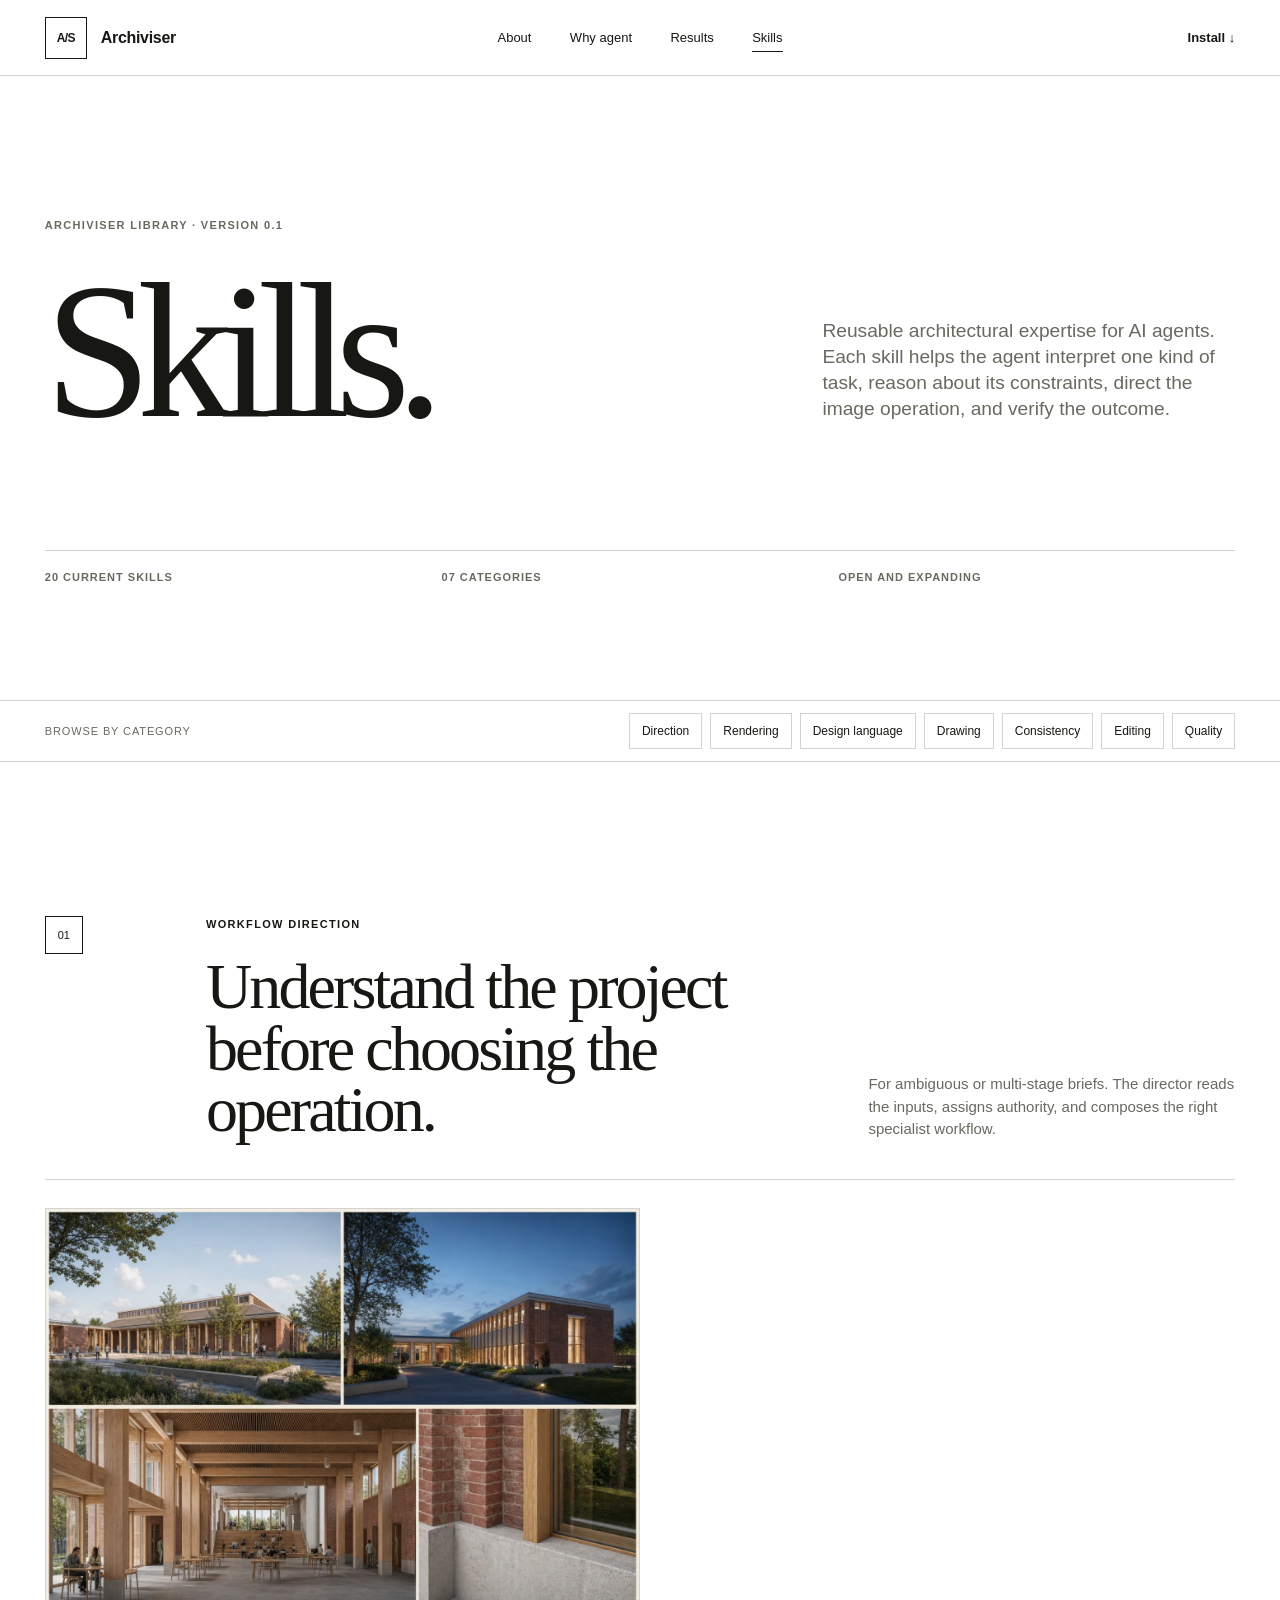
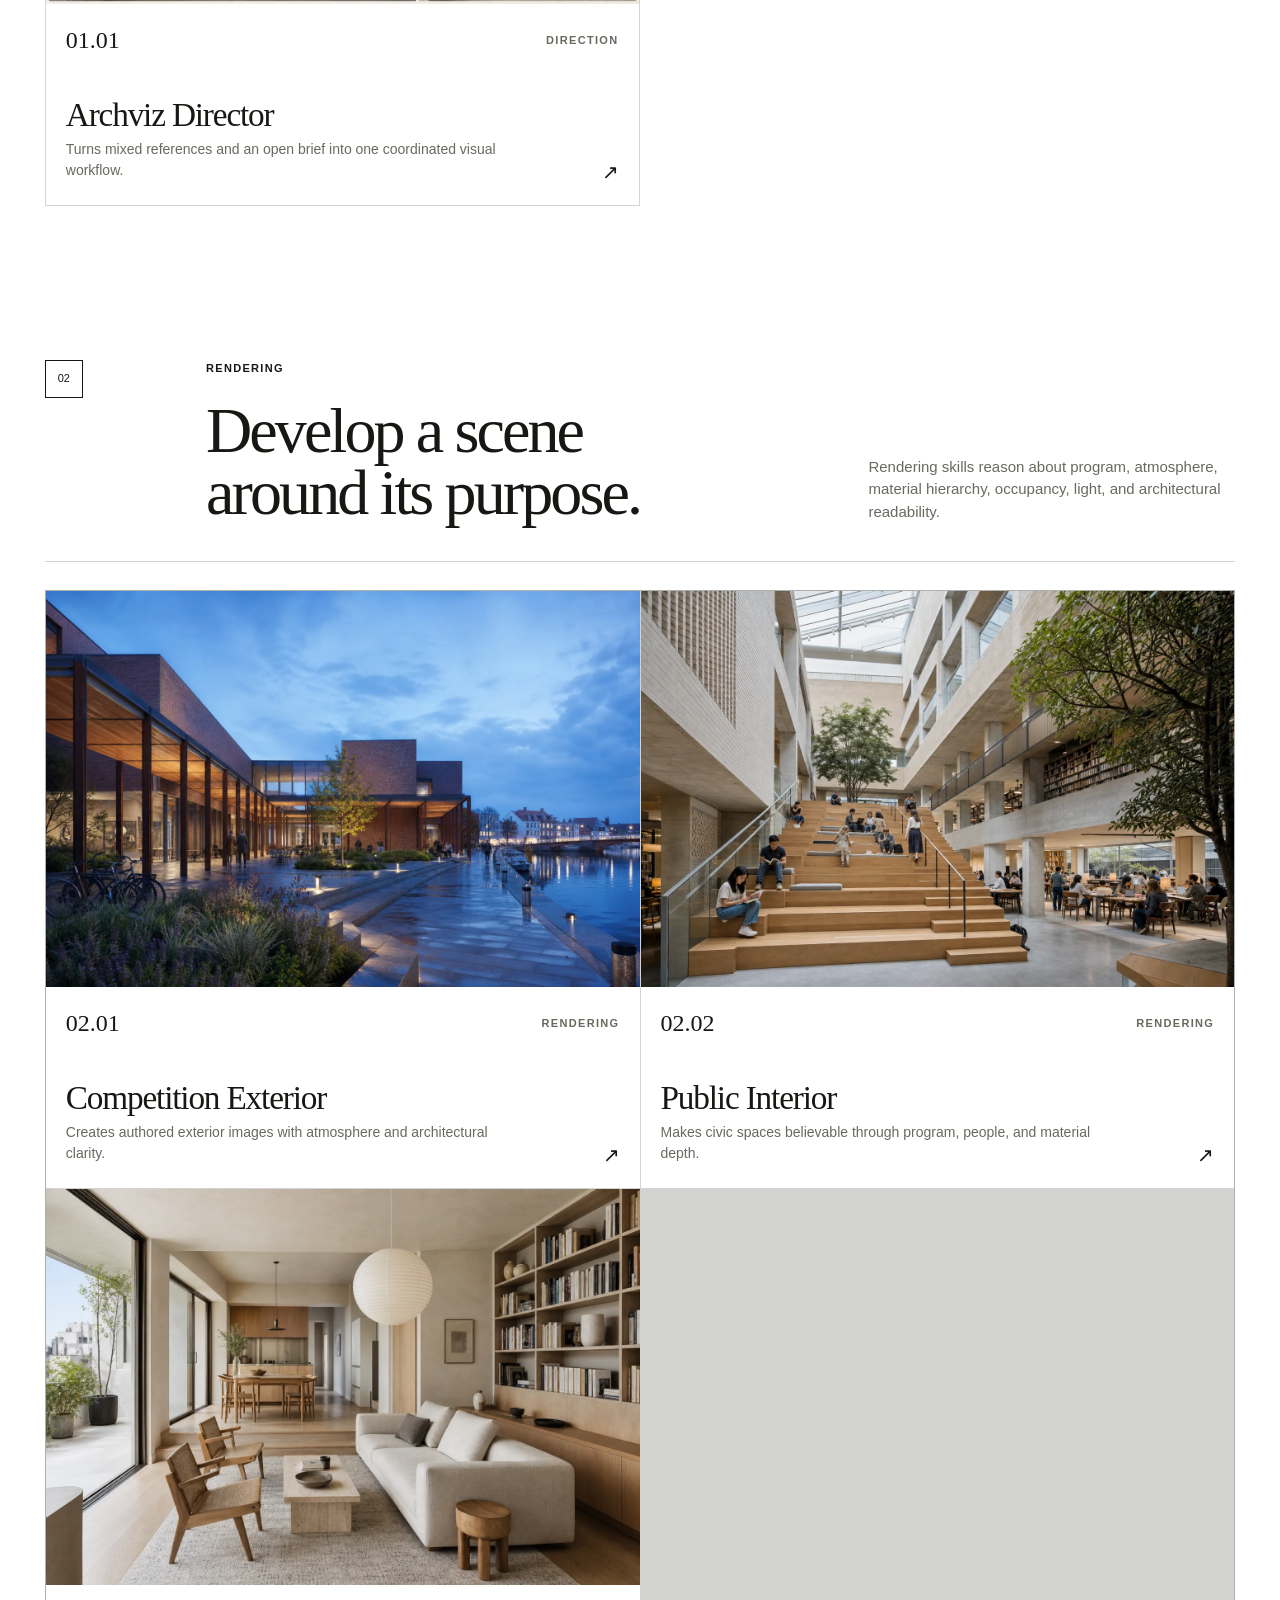
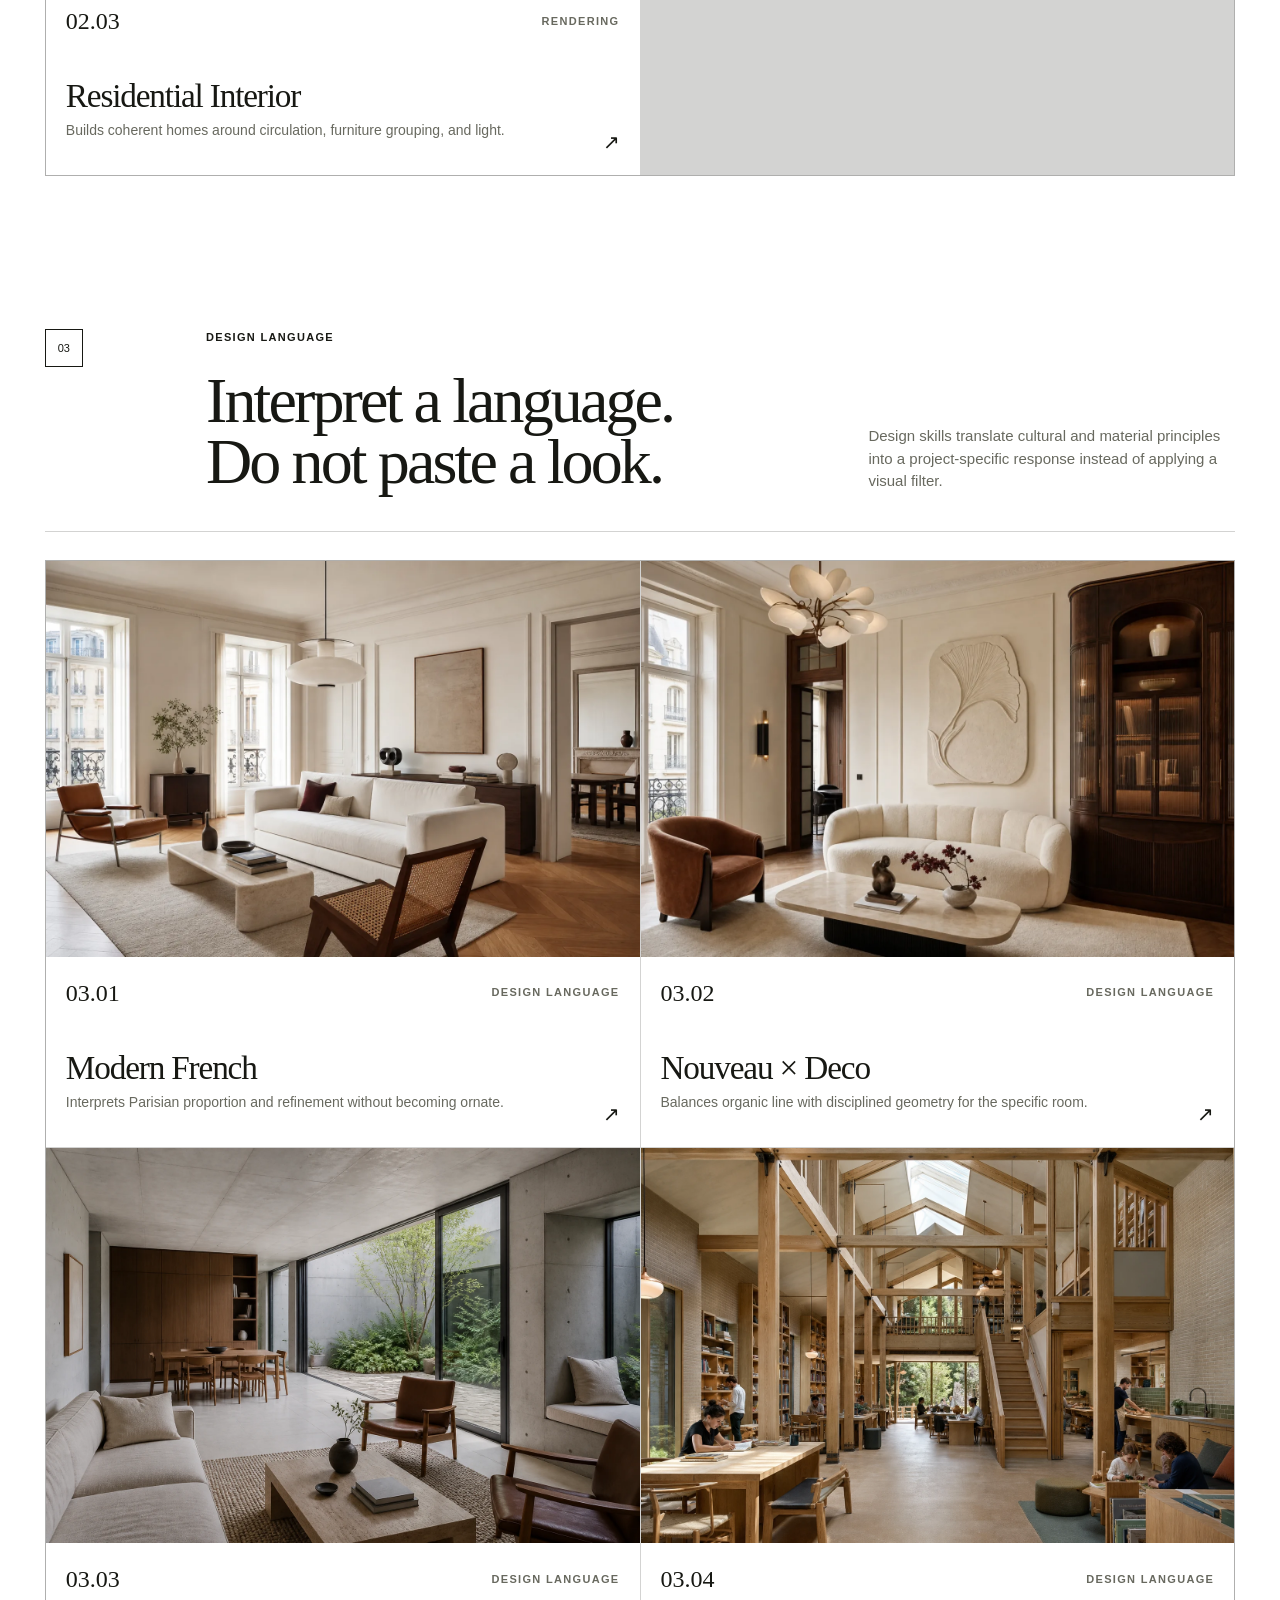
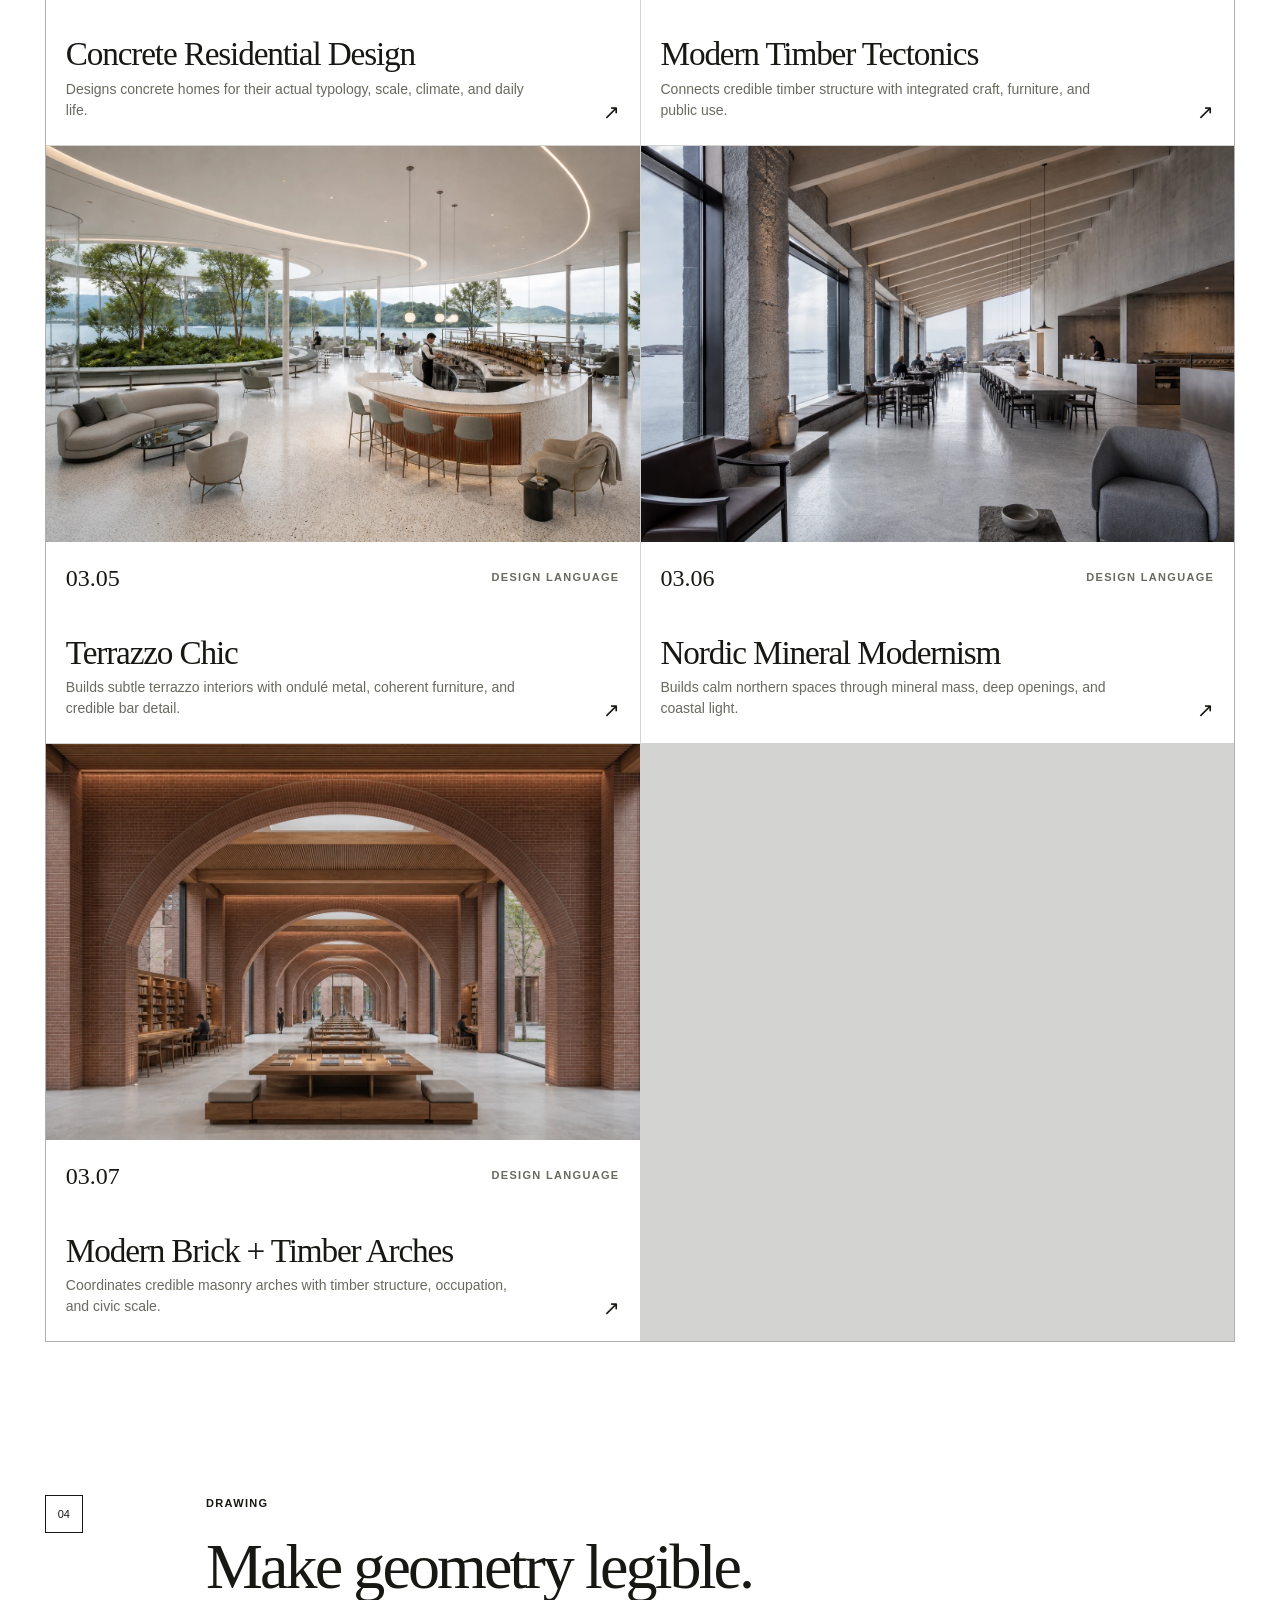
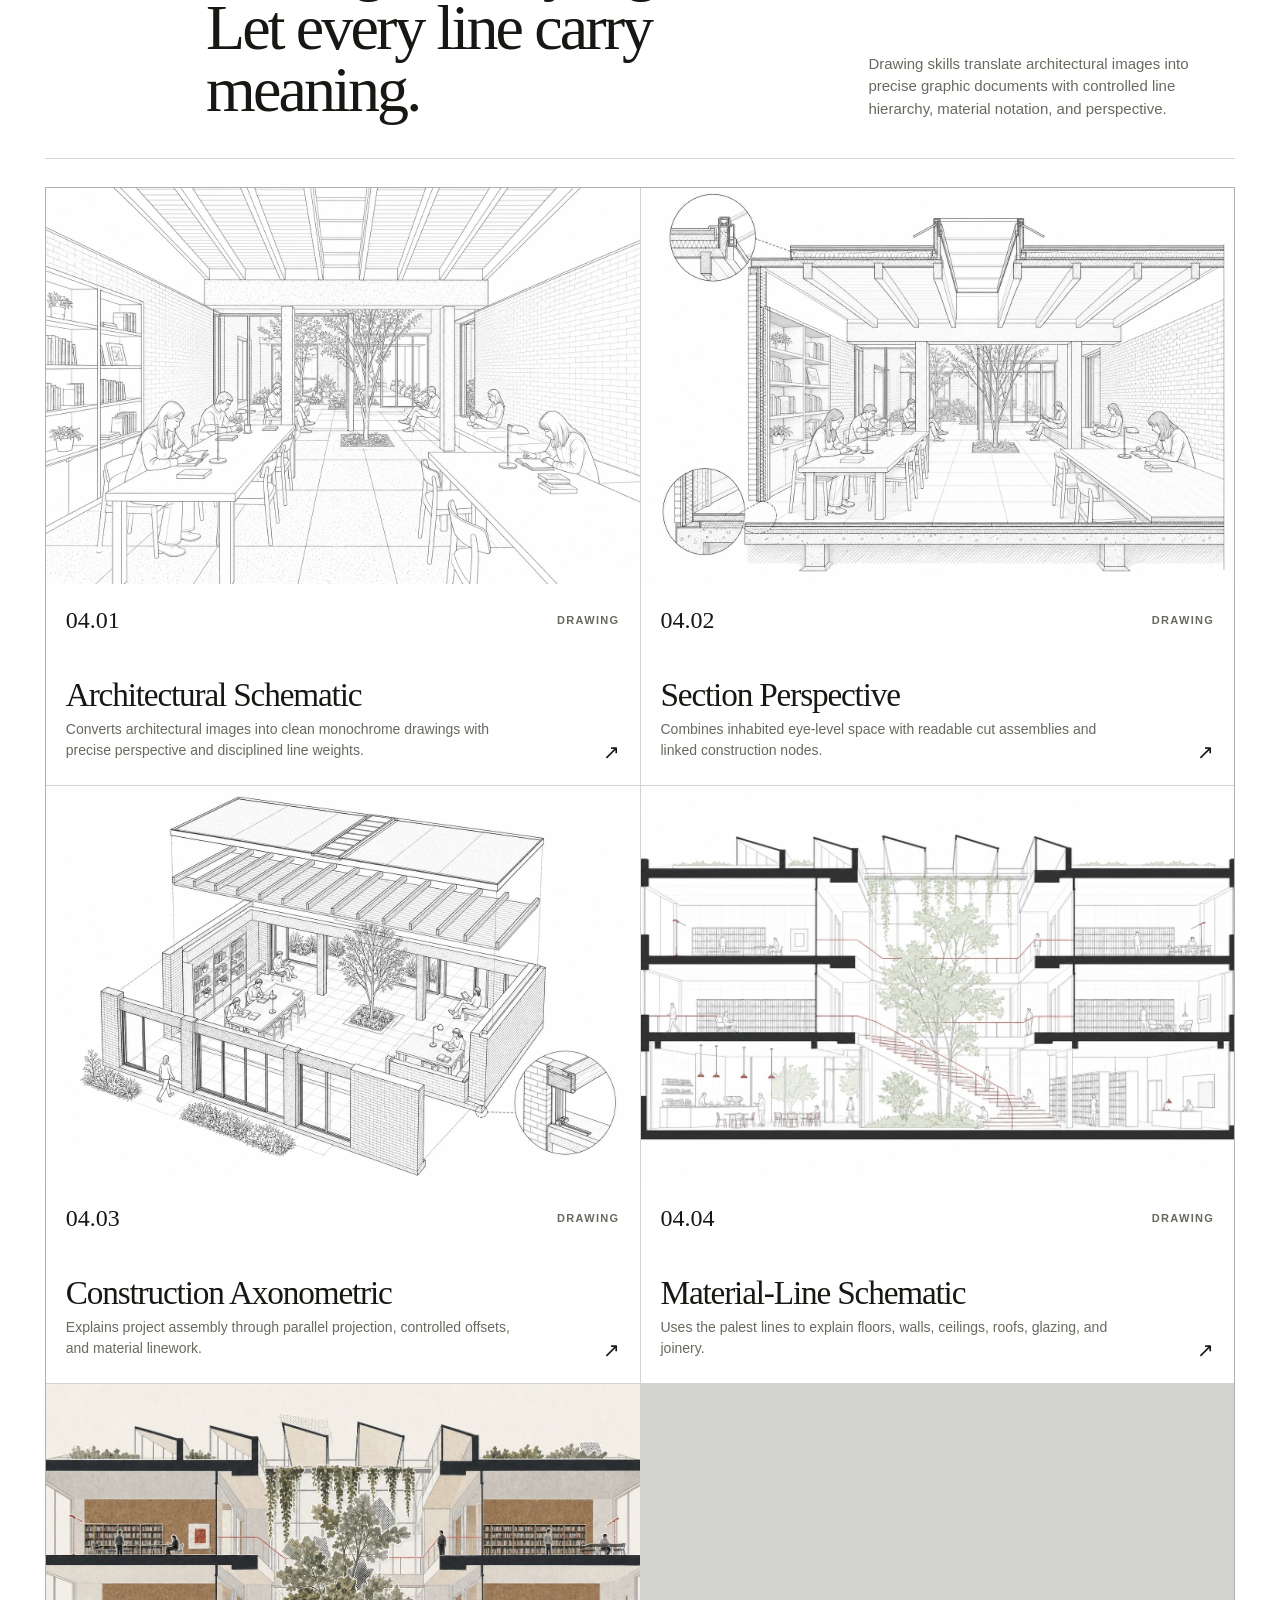
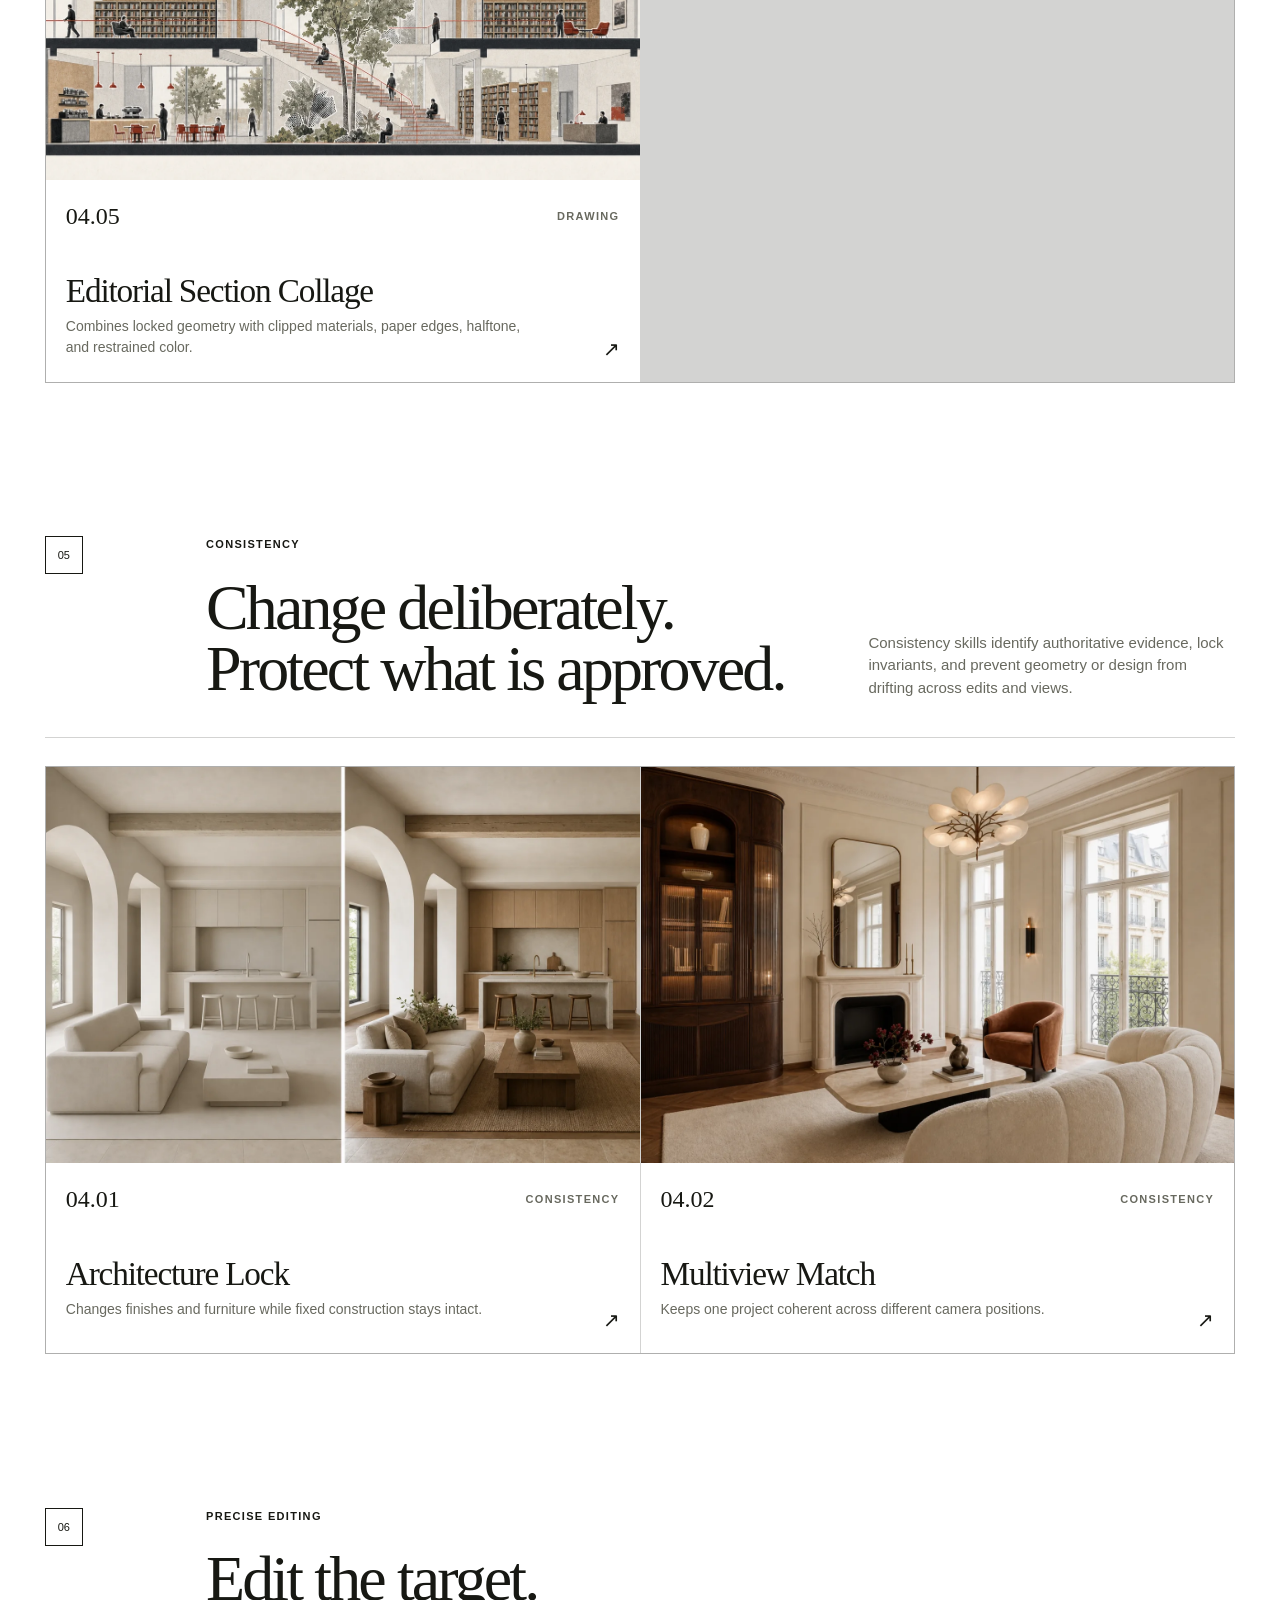
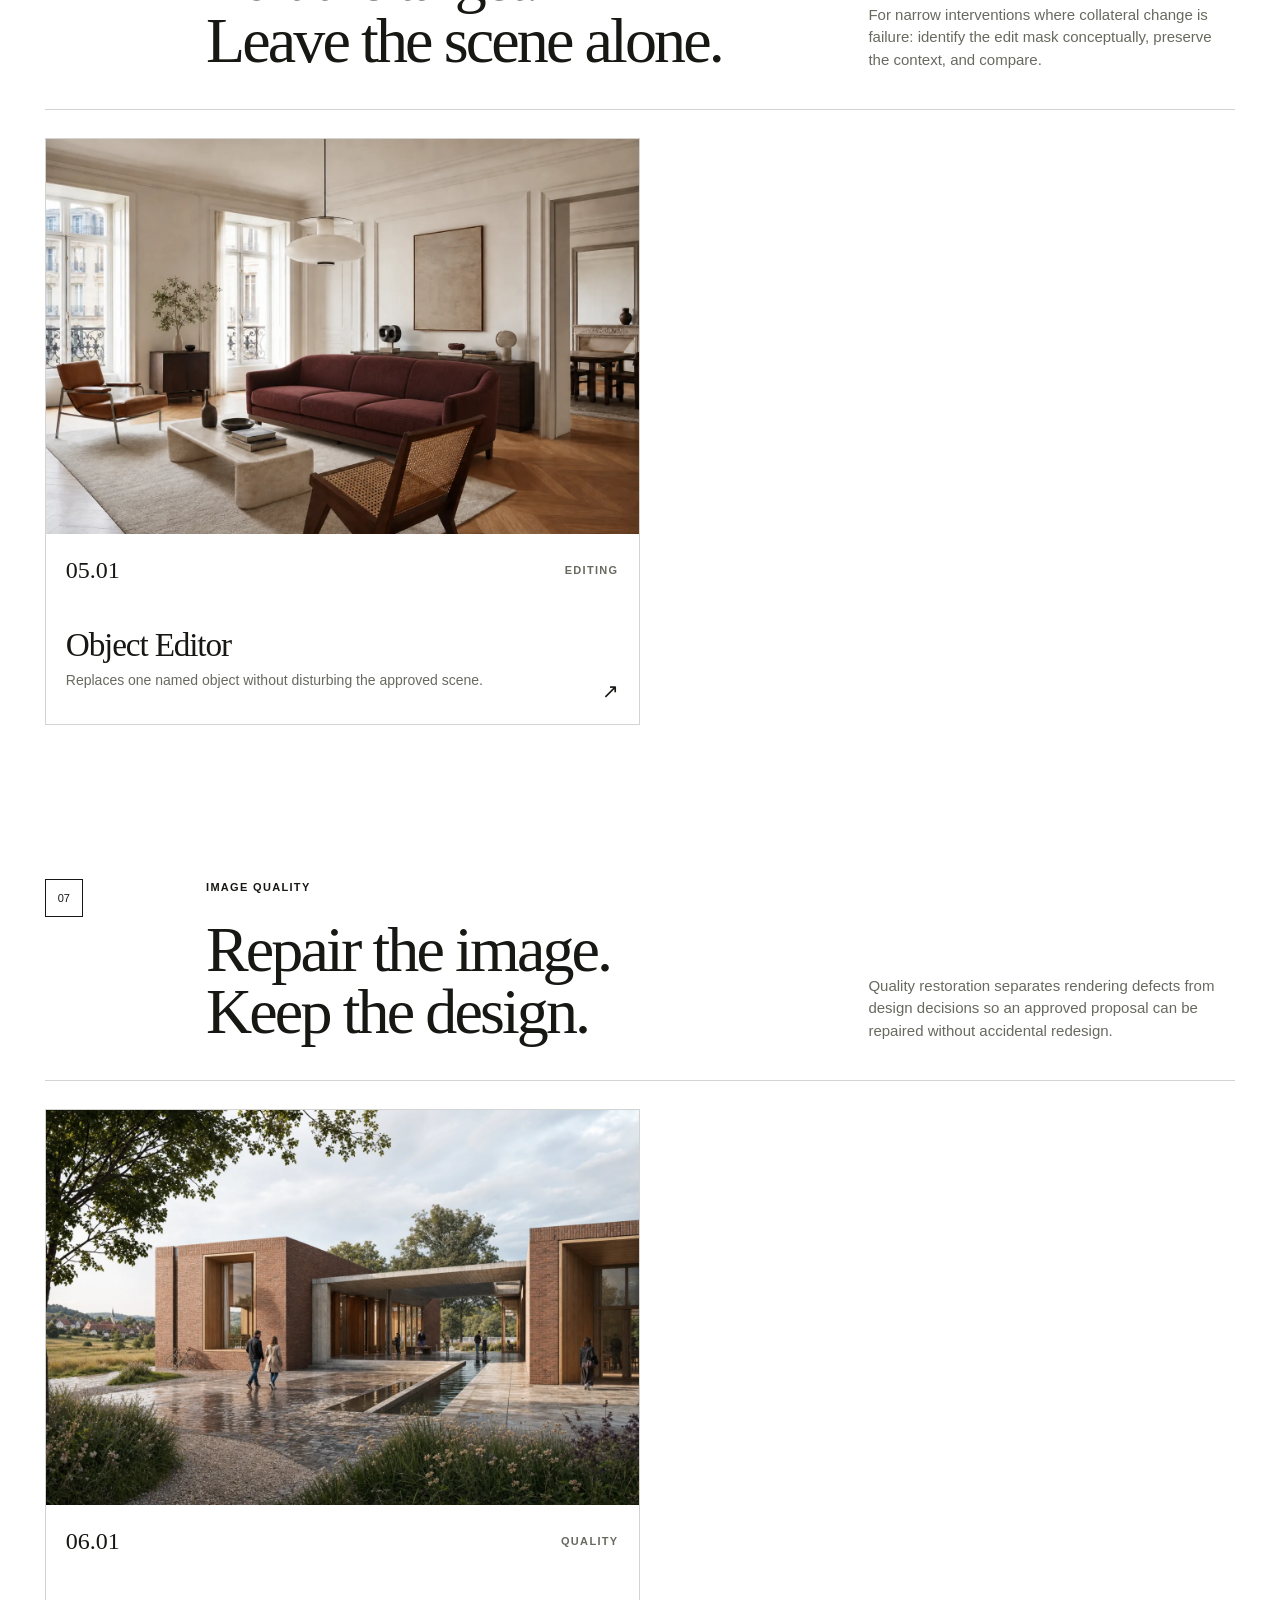
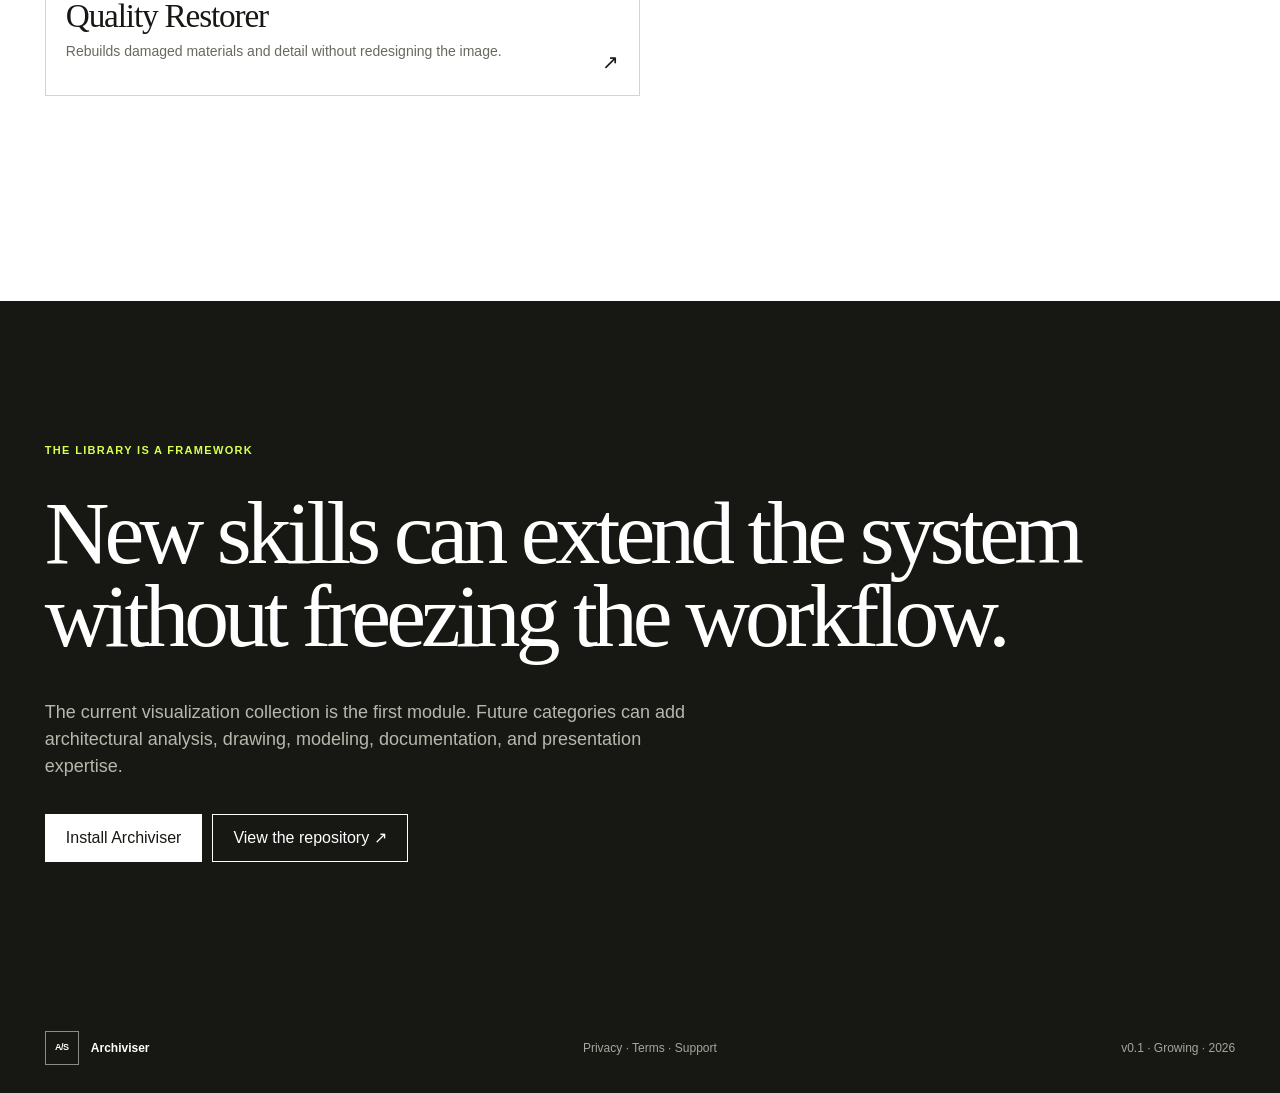
==== commit f6137ddc: "Add brick arch and section drawing skills" ====
--- a/site/skills.html
+++ b/site/skills.html
@@ -34,7 +34,7 @@
           <p>Reusable architectural expertise for AI agents. Each skill helps the agent interpret one kind of task, reason about its constraints, direct the image operation, and verify the outcome.</p>
         </div>
         <div class="library-index">
-          <span>17 current skills</span><span>07 categories</span><span>Open and expanding</span>
+          <span>20 current skills</span><span>07 categories</span><span>Open and expanding</span>
         </div>
       </section>
 
@@ -78,6 +78,7 @@
             <a class="skill-card reveal" href="https://github.com/swangarch/archiviser/blob/main/skills/design-modern-timber-tectonics/SKILL.md"><div class="skill-image"><img src="assets/modern-timber-tectonics.webp" alt="Contemporary community library and making hall integrating timber structure, joinery, furniture, and public use" /></div><div class="skill-card-body"><div class="skill-meta"><span class="skill-id">03.04</span><span class="skill-category">Design language</span></div><h3>Modern Timber Tectonics</h3><p>Connects credible timber structure with integrated craft, furniture, and public use.</p><span class="skill-arrow">↗</span></div></a>
             <a class="skill-card reveal" href="https://github.com/swangarch/archiviser/blob/main/skills/design-terrazzo-chic/SKILL.md"><div class="skill-image"><img src="assets/terrazzo-chic-reading-bar.webp" alt="Flowing waterfront cultural bar with luminous terrazzo, curved copper detailing, courtyard planting, and refined low-saturation furniture" /></div><div class="skill-card-body"><div class="skill-meta"><span class="skill-id">03.05</span><span class="skill-category">Design language</span></div><h3>Terrazzo Chic</h3><p>Builds subtle terrazzo interiors with ondulé metal, coherent furniture, and credible bar detail.</p><span class="skill-arrow">↗</span></div></a>
             <a class="skill-card reveal" href="https://github.com/swangarch/archiviser/blob/main/skills/design-nordic-mineral-modernism/SKILL.md"><div class="skill-image"><img src="assets/nordic-mineral-modernism.webp" alt="Coastal art-museum restaurant shaped by granite mass, cool ash roof beams, and neutral northern daylight" /></div><div class="skill-card-body"><div class="skill-meta"><span class="skill-id">03.06</span><span class="skill-category">Design language</span></div><h3>Nordic Mineral Modernism</h3><p>Builds calm northern spaces through mineral mass, deep openings, and coastal light.</p><span class="skill-arrow">↗</span></div></a>
+            <a class="skill-card reveal" href="https://github.com/swangarch/archiviser/blob/main/skills/design-modern-brick-timber-arches/SKILL.md"><div class="skill-image"><img src="assets/modern-brick-timber-arches.webp" alt="Symmetrical contemporary red-brick reading hall with timber beams, slatted ceiling, and integrated furniture" /></div><div class="skill-card-body"><div class="skill-meta"><span class="skill-id">03.07</span><span class="skill-category">Design language</span></div><h3>Modern Brick + Timber Arches</h3><p>Coordinates credible masonry arches with timber structure, occupation, and civic scale.</p><span class="skill-arrow">↗</span></div></a>
           </div>
         </section>
 
@@ -87,6 +88,8 @@
             <a class="skill-card reveal" href="https://github.com/swangarch/archiviser/blob/main/skills/draw-architectural-schematics/SKILL.md"><div class="skill-image"><img src="assets/schematic-reading-pavilion.webp" alt="Original reading pavilion converted into a black-and-white schematic technical drawing" /></div><div class="skill-card-body"><div class="skill-meta"><span class="skill-id">04.01</span><span class="skill-category">Drawing</span></div><h3>Architectural Schematic</h3><p>Converts architectural images into clean monochrome drawings with precise perspective and disciplined line weights.</p><span class="skill-arrow">↗</span></div></a>
             <a class="skill-card reveal" href="https://github.com/swangarch/archiviser/blob/main/skills/draw-section-perspectives/SKILL.md"><div class="skill-image"><img src="assets/section-perspective-reading-pavilion.webp" alt="Original reading pavilion shown as a human-eye material section-perspective with enlarged nodes" /></div><div class="skill-card-body"><div class="skill-meta"><span class="skill-id">04.02</span><span class="skill-category">Drawing</span></div><h3>Section Perspective</h3><p>Combines inhabited eye-level space with readable cut assemblies and linked construction nodes.</p><span class="skill-arrow">↗</span></div></a>
             <a class="skill-card reveal" href="https://github.com/swangarch/archiviser/blob/main/skills/draw-construction-axonometric/SKILL.md"><div class="skill-image"><img src="assets/construction-axonometric-reading-pavilion.webp" alt="Original reading pavilion shown as an exploded black-and-white construction axonometric" /></div><div class="skill-card-body"><div class="skill-meta"><span class="skill-id">04.03</span><span class="skill-category">Drawing</span></div><h3>Construction Axonometric</h3><p>Explains project assembly through parallel projection, controlled offsets, and material linework.</p><span class="skill-arrow">↗</span></div></a>
+            <a class="skill-card reveal" href="https://github.com/swangarch/archiviser/blob/main/skills/draw-material-line-schematics/SKILL.md"><div class="skill-image"><img src="assets/material-line-schematic-section.webp" alt="Library section drawn with black cut poche, a restrained circulation accent, and extremely pale material lines" /></div><div class="skill-card-body"><div class="skill-meta"><span class="skill-id">04.04</span><span class="skill-category">Drawing</span></div><h3>Material-Line Schematic</h3><p>Uses the palest lines to explain floors, walls, ceilings, roofs, glazing, and joinery.</p><span class="skill-arrow">↗</span></div></a>
+            <a class="skill-card reveal" href="https://github.com/swangarch/archiviser/blob/main/skills/draw-editorial-section-collages/SKILL.md"><div class="skill-image"><img src="assets/editorial-section-collage.webp" alt="Library section assembled from precise linework, clipped material fragments, halftone planting, and cut-out people" /></div><div class="skill-card-body"><div class="skill-meta"><span class="skill-id">04.05</span><span class="skill-category">Drawing</span></div><h3>Editorial Section Collage</h3><p>Combines locked geometry with clipped materials, paper edges, halftone, and restrained color.</p><span class="skill-arrow">↗</span></div></a>
           </div>
         </section>
 
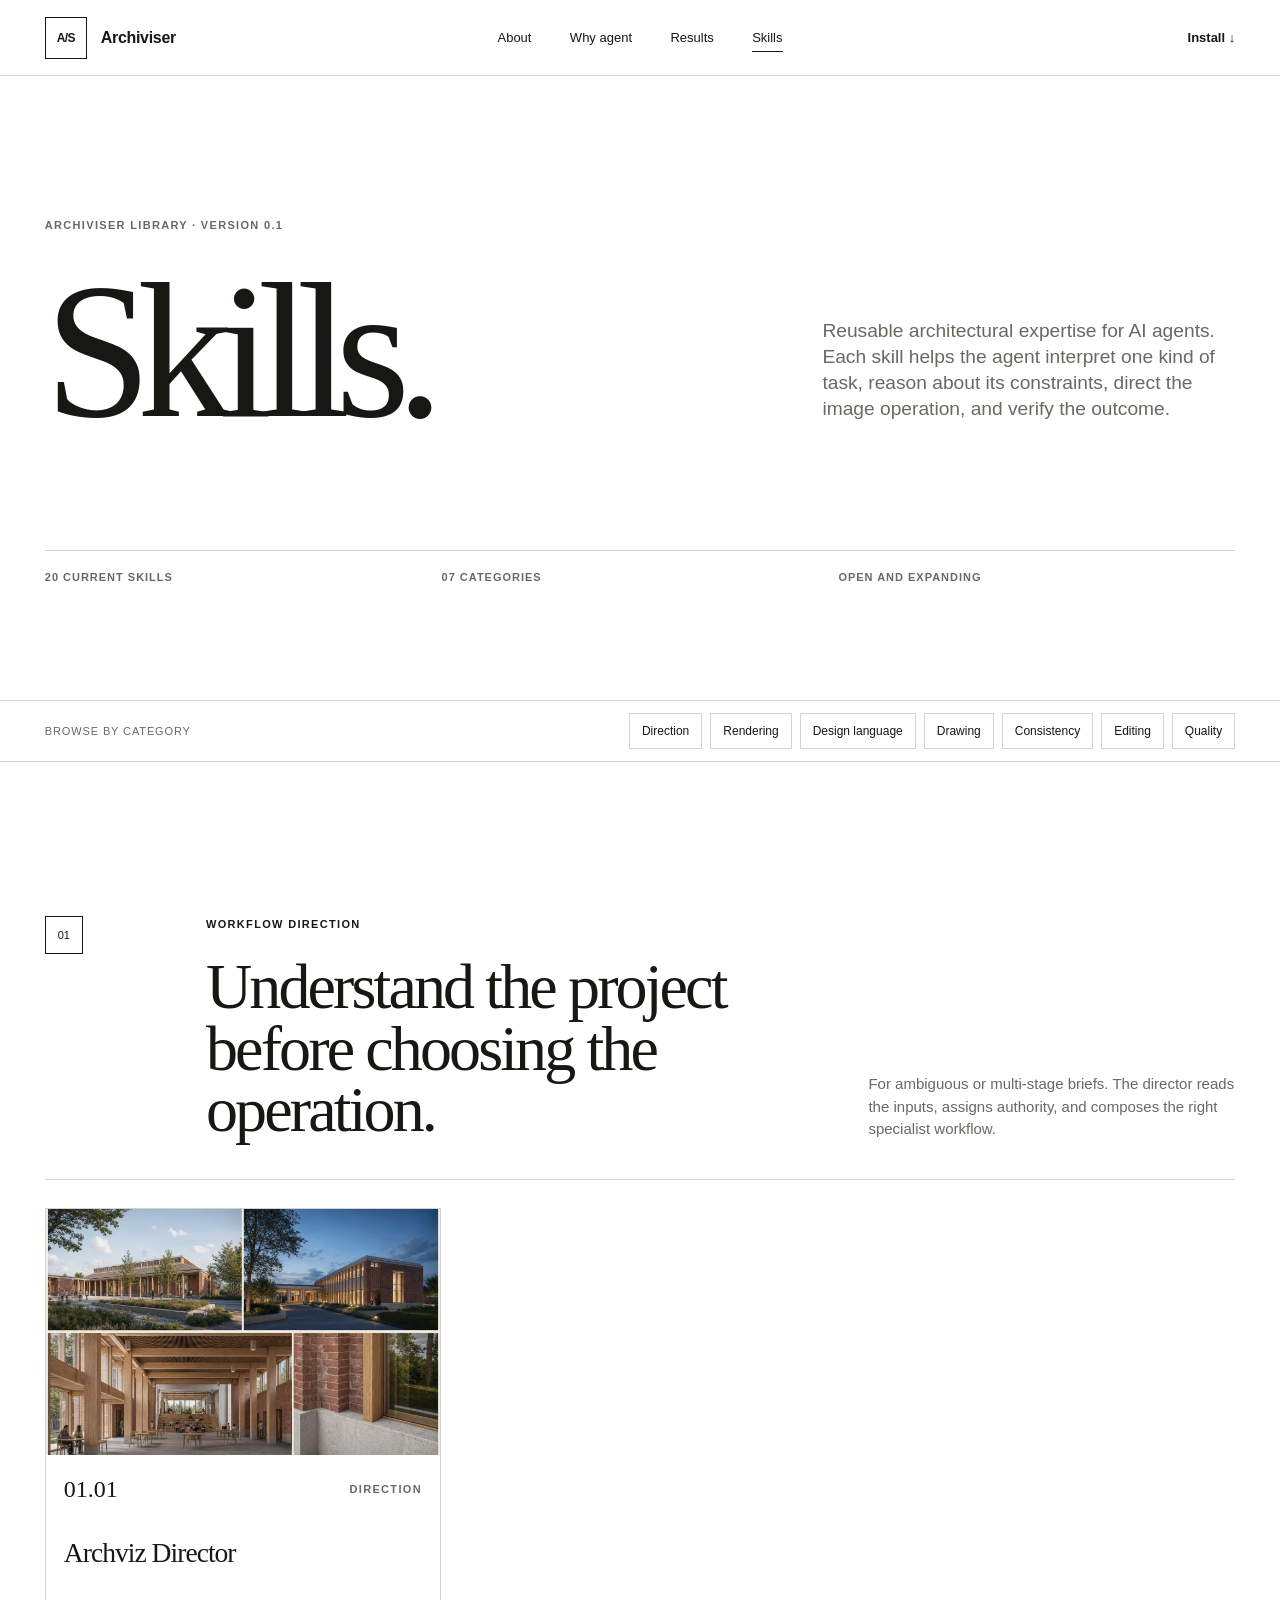
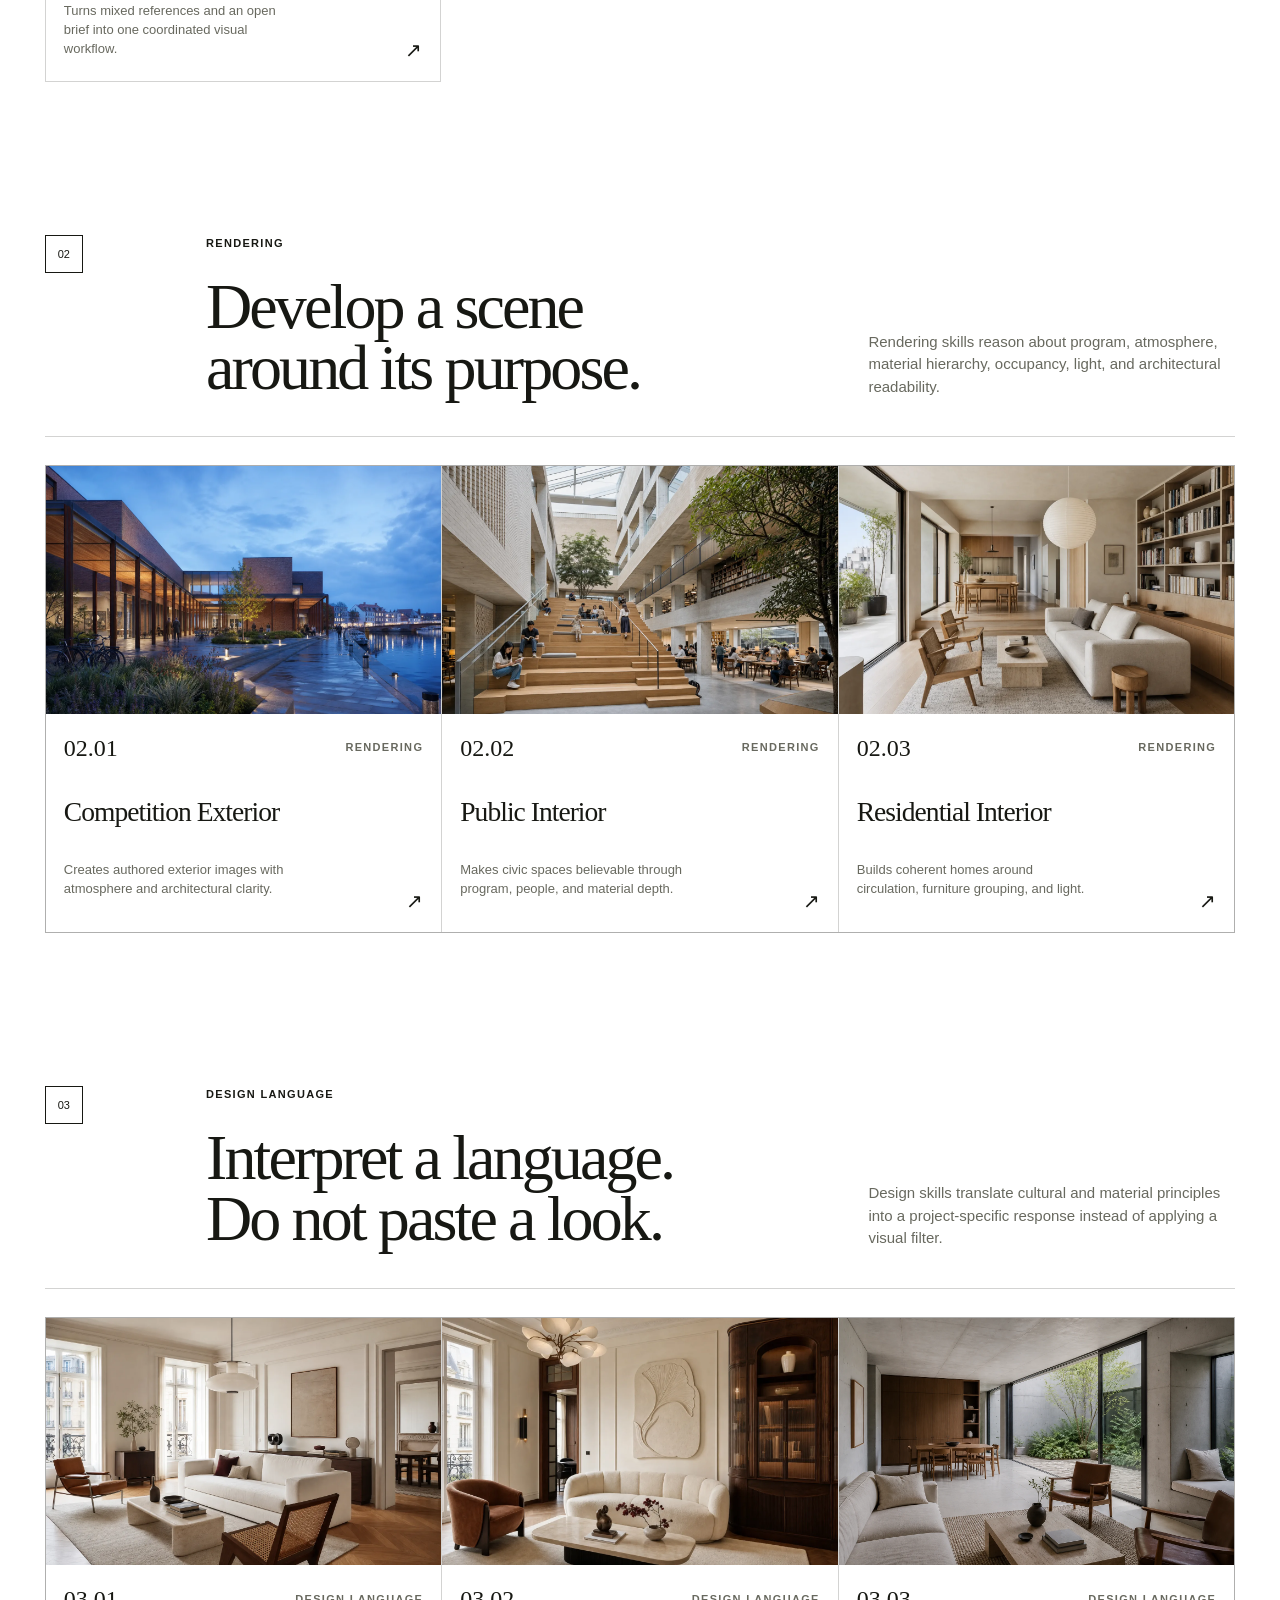
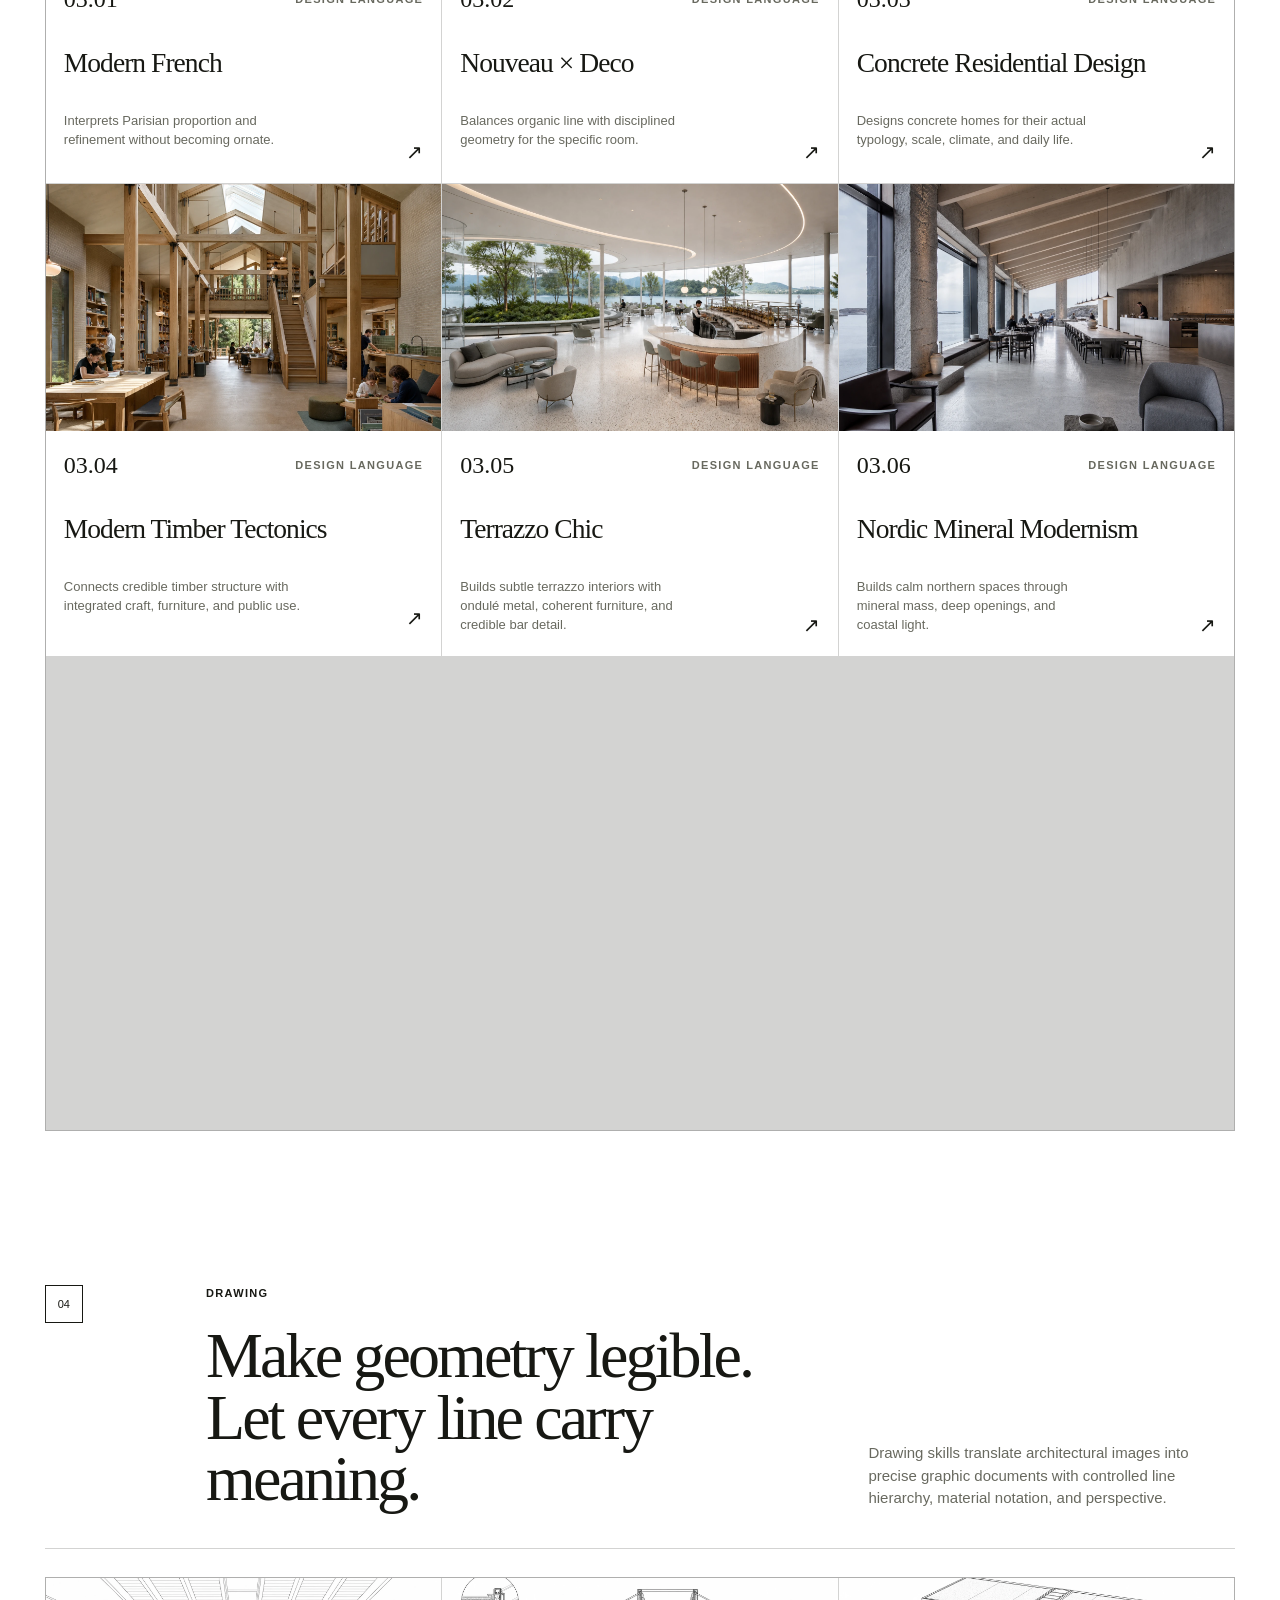
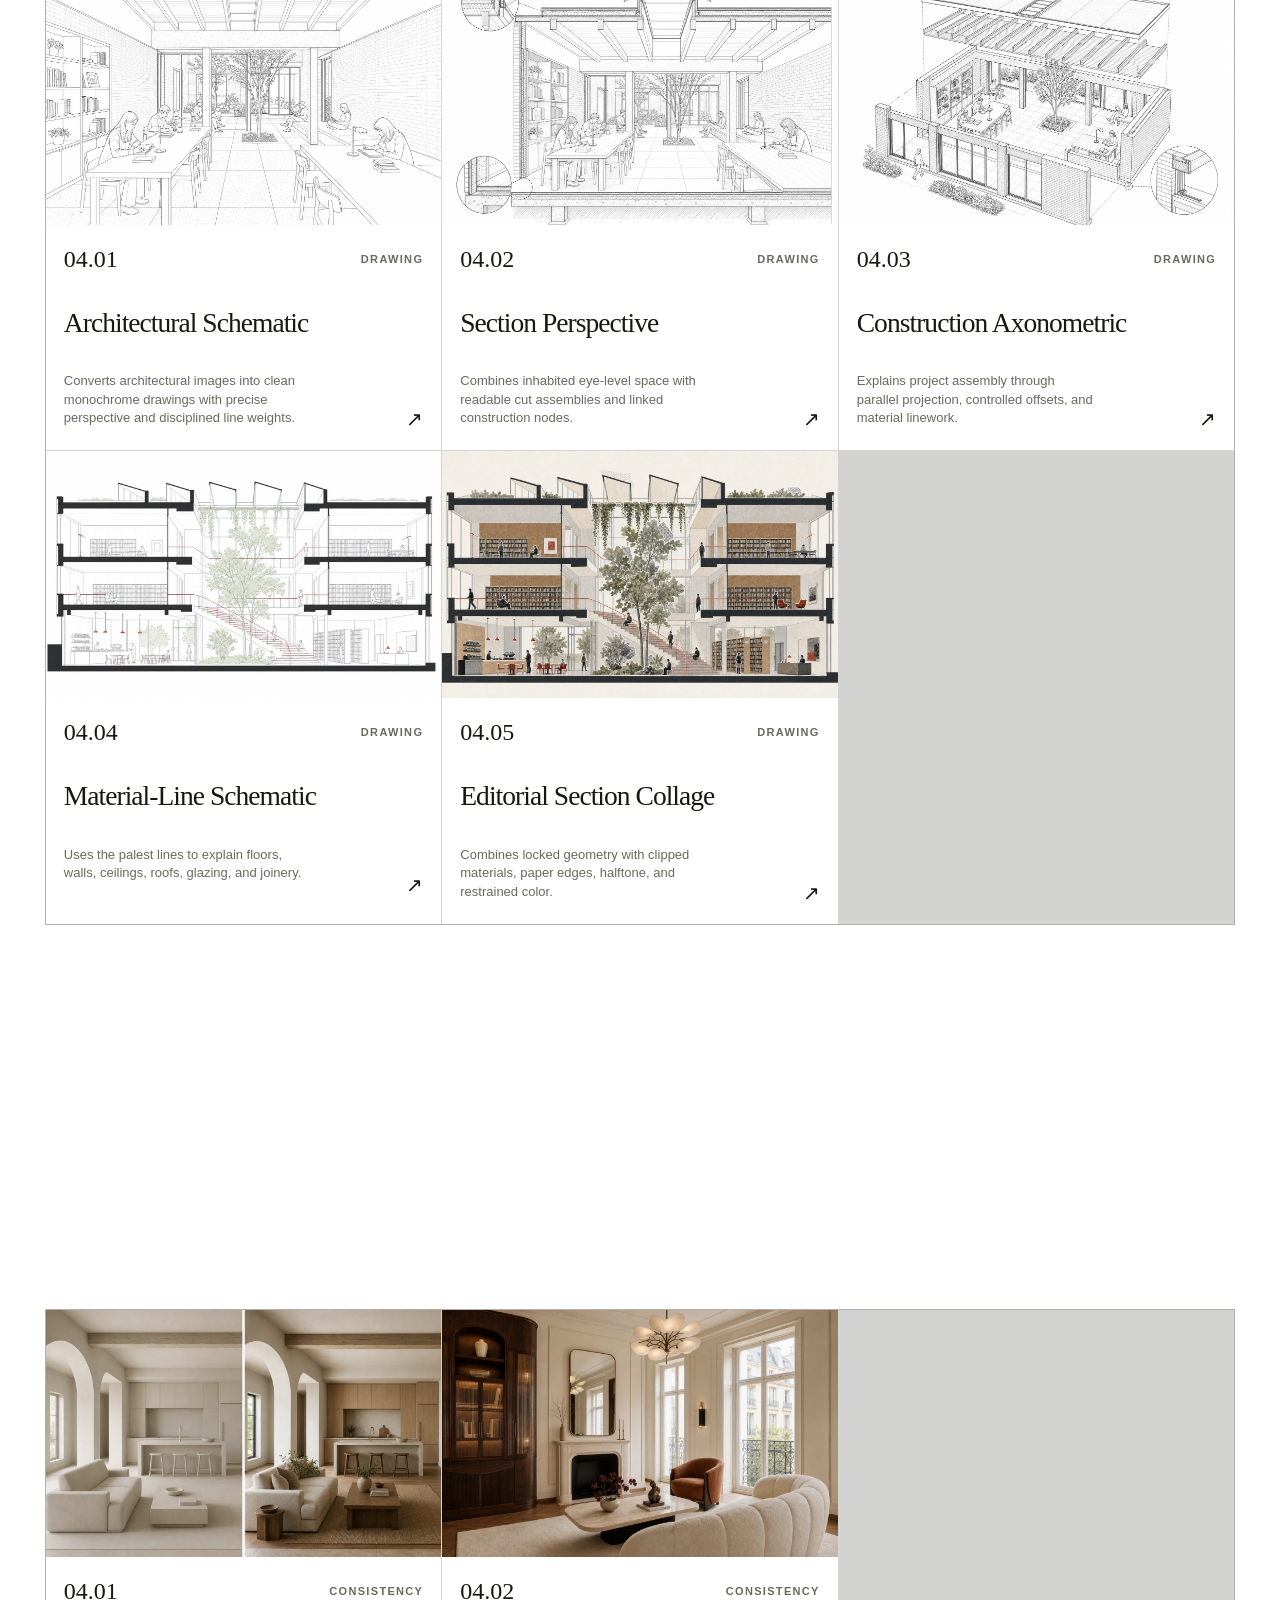
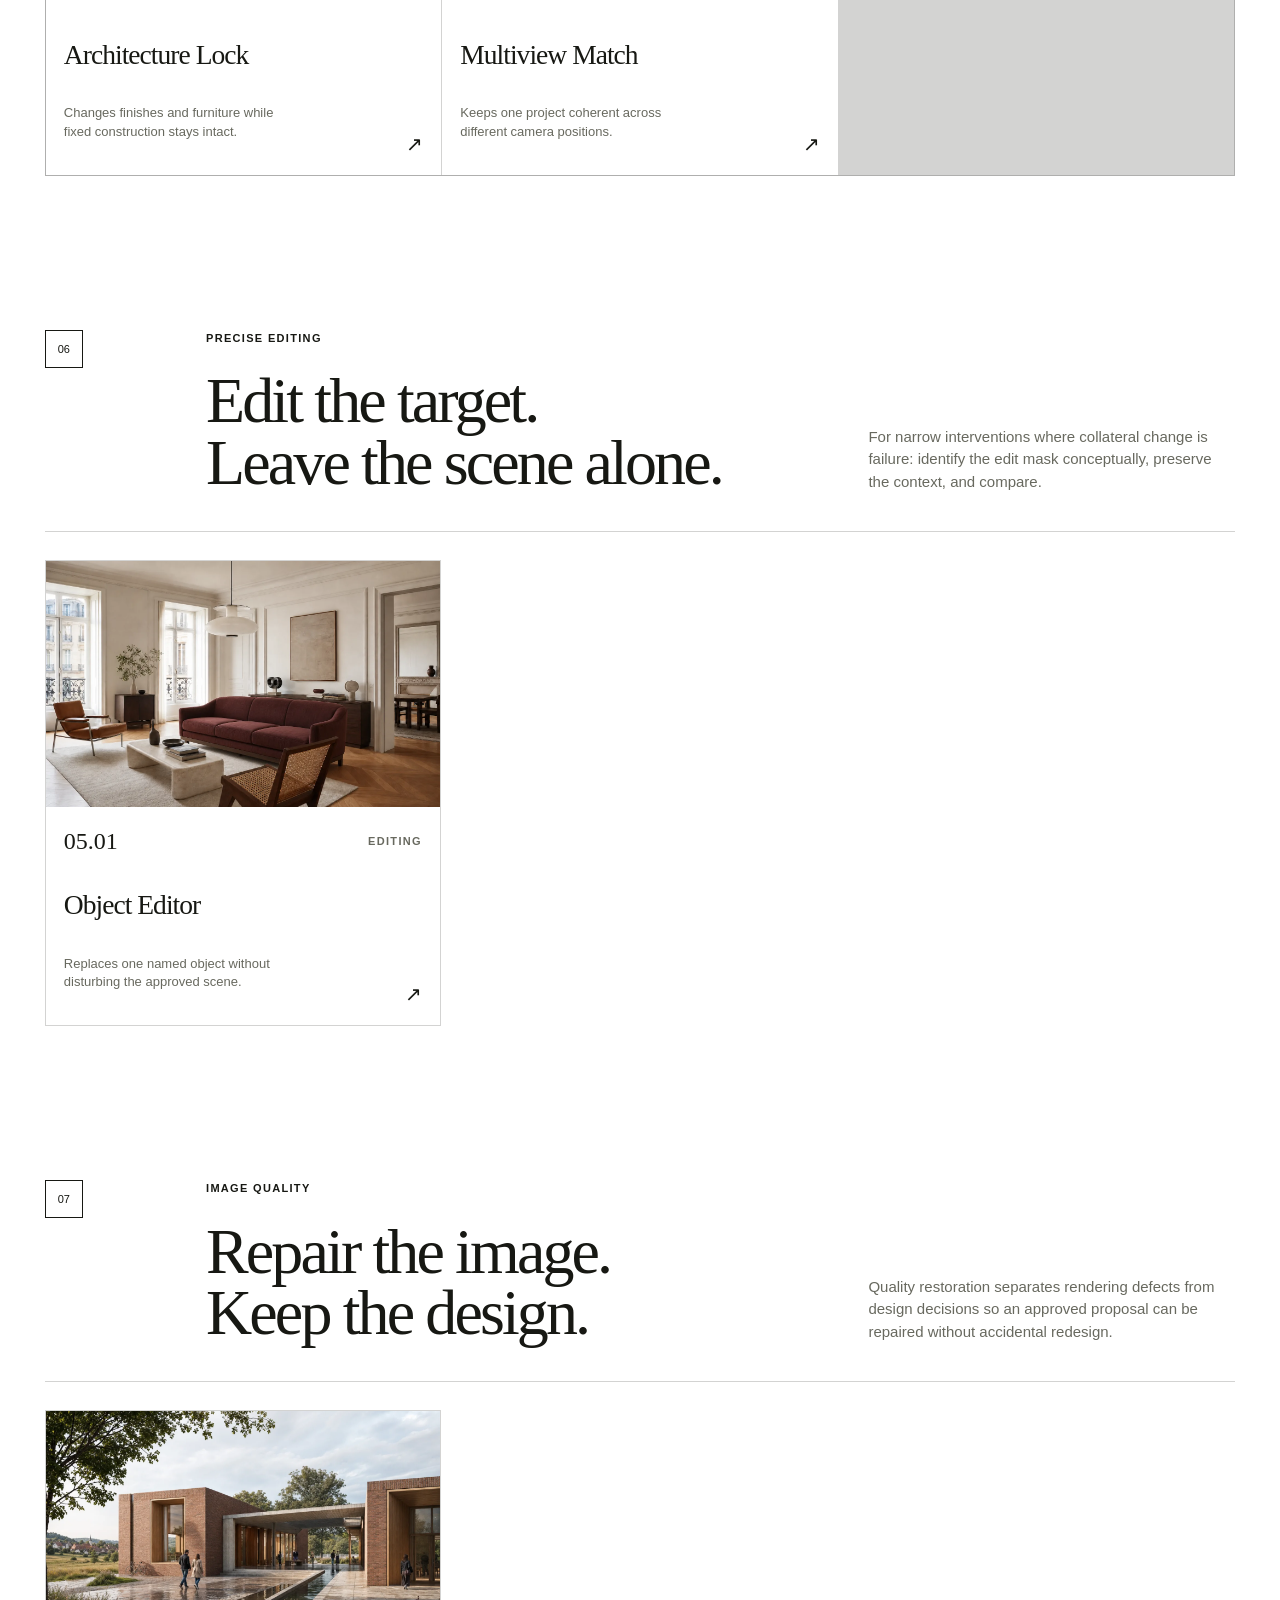
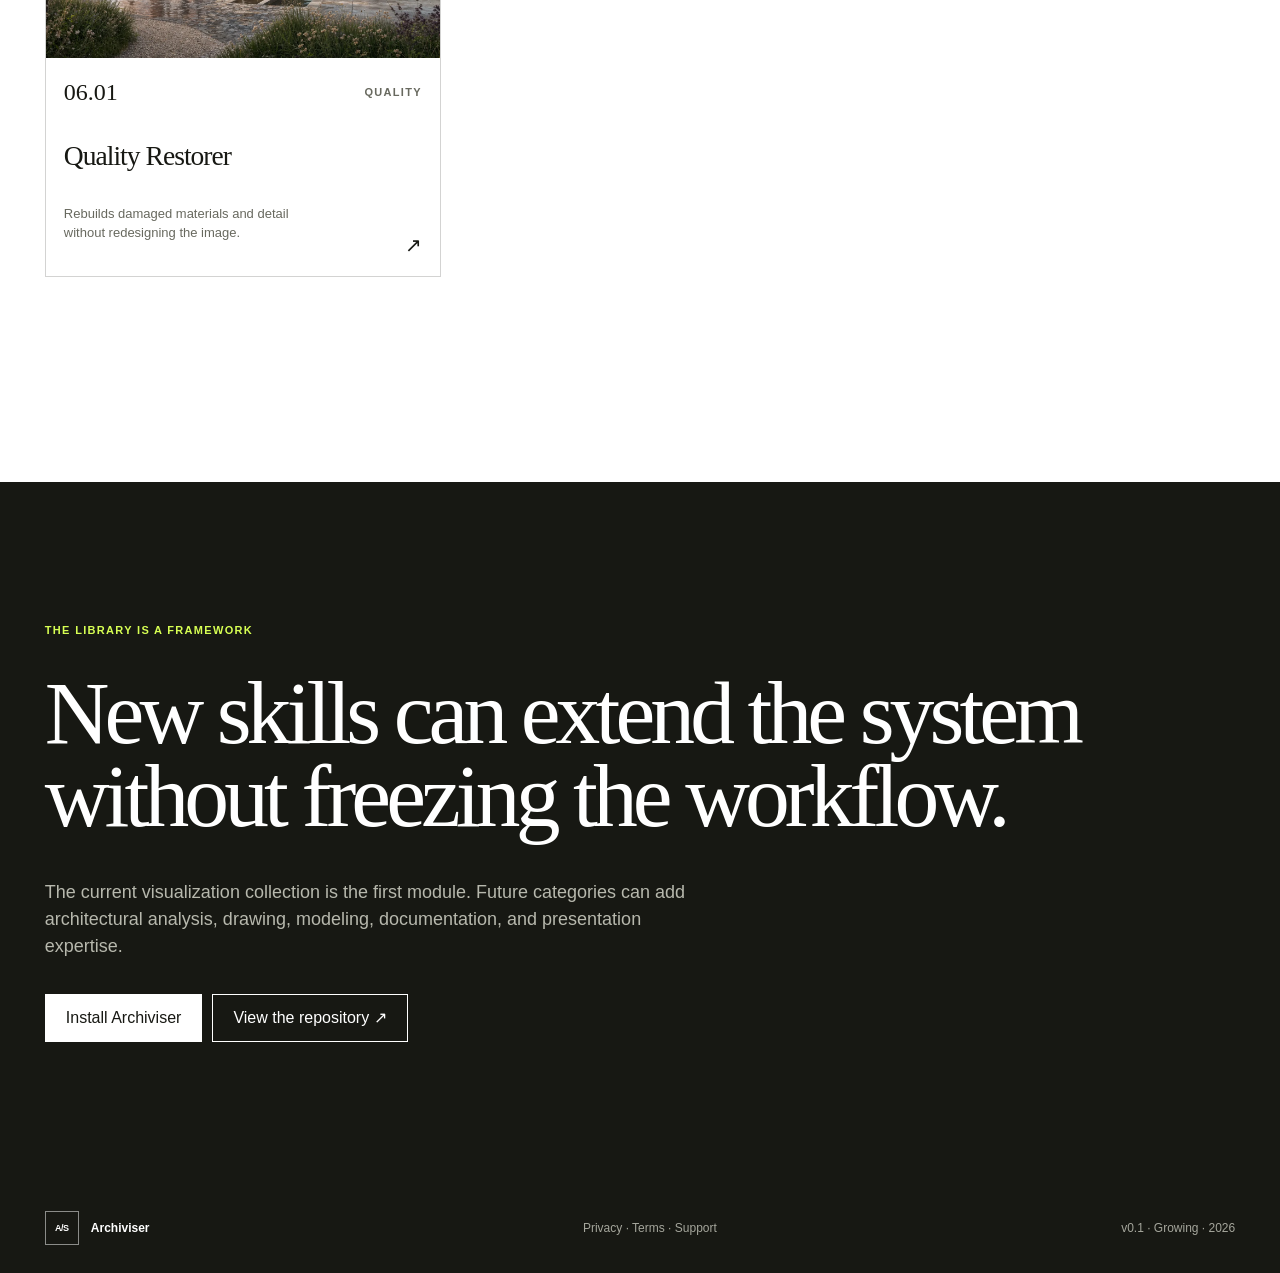
==== commit 42a2bc4b: "Use three-column skills library layout" ====
--- a/site/skills.html
+++ b/site/skills.html
@@ -78,7 +78,7 @@
             <a class="skill-card reveal" href="https://github.com/swangarch/archiviser/blob/main/skills/design-modern-timber-tectonics/SKILL.md"><div class="skill-image"><img src="assets/modern-timber-tectonics.webp" alt="Contemporary community library and making hall integrating timber structure, joinery, furniture, and public use" /></div><div class="skill-card-body"><div class="skill-meta"><span class="skill-id">03.04</span><span class="skill-category">Design language</span></div><h3>Modern Timber Tectonics</h3><p>Connects credible timber structure with integrated craft, furniture, and public use.</p><span class="skill-arrow">↗</span></div></a>
             <a class="skill-card reveal" href="https://github.com/swangarch/archiviser/blob/main/skills/design-terrazzo-chic/SKILL.md"><div class="skill-image"><img src="assets/terrazzo-chic-reading-bar.webp" alt="Flowing waterfront cultural bar with luminous terrazzo, curved copper detailing, courtyard planting, and refined low-saturation furniture" /></div><div class="skill-card-body"><div class="skill-meta"><span class="skill-id">03.05</span><span class="skill-category">Design language</span></div><h3>Terrazzo Chic</h3><p>Builds subtle terrazzo interiors with ondulé metal, coherent furniture, and credible bar detail.</p><span class="skill-arrow">↗</span></div></a>
             <a class="skill-card reveal" href="https://github.com/swangarch/archiviser/blob/main/skills/design-nordic-mineral-modernism/SKILL.md"><div class="skill-image"><img src="assets/nordic-mineral-modernism.webp" alt="Coastal art-museum restaurant shaped by granite mass, cool ash roof beams, and neutral northern daylight" /></div><div class="skill-card-body"><div class="skill-meta"><span class="skill-id">03.06</span><span class="skill-category">Design language</span></div><h3>Nordic Mineral Modernism</h3><p>Builds calm northern spaces through mineral mass, deep openings, and coastal light.</p><span class="skill-arrow">↗</span></div></a>
-            <a class="skill-card reveal" href="https://github.com/swangarch/archiviser/blob/main/skills/design-modern-brick-timber-arches/SKILL.md"><div class="skill-image"><img src="assets/modern-brick-timber-arches.webp" alt="Symmetrical contemporary red-brick reading hall with timber beams, slatted ceiling, and integrated furniture" /></div><div class="skill-card-body"><div class="skill-meta"><span class="skill-id">03.07</span><span class="skill-category">Design language</span></div><h3>Modern Brick + Timber Arches</h3><p>Coordinates credible masonry arches with timber structure, occupation, and civic scale.</p><span class="skill-arrow">↗</span></div></a>
+            <a class="skill-card reveal" href="https://github.com/swangarch/archiviser/blob/main/skills/design-modern-brick-timber-arches/SKILL.md"><div class="skill-image"><img src="assets/modern-brick-timber-arches.webp" alt="Symmetrical contemporary red-brick reading hall with timber beams, slatted ceiling, and integrated furniture" /></div><div class="skill-card-body"><div class="skill-meta"><span class="skill-id">03.07</span><span class="skill-category">Design language</span></div><h3>Modern Brick Arches + Timber</h3><p>Coordinates credible masonry arches with timber structure, occupation, and civic scale.</p><span class="skill-arrow">↗</span></div></a>
           </div>
         </section>
 
--- a/site/styles.css
+++ b/site/styles.css
@@ -335,9 +335,14 @@
 .category-heading > div > p { margin-bottom: 24px; font-size: 11px; font-weight: 700; letter-spacing: .12em; text-transform: uppercase; }
 .category-heading > p { align-self: end; color: var(--muted); font-size: 15px; }
 .category-heading h2 { margin: 0; font-family: var(--serif); font-size: clamp(44px, 5vw, 76px); font-weight: 400; line-height: .96; letter-spacing: -.045em; }
-.library-grid { margin-top: 28px; }
-.library-grid:has(.skill-card:only-child) { grid-template-columns: 1fr 1fr; background: transparent; border: 0; }
+.library-grid { grid-template-columns: repeat(3, minmax(0, 1fr)); margin-top: 28px; }
+.library-grid:has(.skill-card:only-child) { grid-template-columns: repeat(3, minmax(0, 1fr)); background: transparent; border: 0; }
 .library-grid:has(.skill-card:only-child) .skill-card { border: 1px solid var(--line); }
+.library-grid .skill-image { aspect-ratio: 16 / 10; }
+.library-grid .skill-card-body { min-height: 218px; padding: 16px 18px 22px; }
+.library-grid .skill-card h3 { min-height: 2em; margin-top: 32px; font-size: clamp(27px, 2.15vw, 35px); }
+.library-grid .skill-card p { max-width: 36ch; padding-right: 20px; font-size: 13px; line-height: 1.45; }
+.library-grid .skill-arrow { right: 18px; bottom: 16px; }
 .library-closing { margin-top: clamp(120px, 16vw, 240px); padding: clamp(80px, 11vw, 170px) var(--gutter); color: var(--paper); background: var(--ink); }
 .library-closing .section-number { color: var(--acid); }
 .library-closing h2 { max-width: 1200px; margin: 32px 0 0; font-family: var(--serif); font-size: clamp(52px, 7vw, 105px); font-weight: 400; line-height: .93; letter-spacing: -.055em; }
@@ -423,6 +428,7 @@
   .install-panel { grid-template-columns: 1fr; }
   .install-panel h3 { margin-top: 42px; }
   .skills .skill-grid { grid-template-columns: 1fr 1fr; }
+  .library-grid, .library-grid:has(.skill-card:only-child) { grid-template-columns: repeat(2, minmax(0, 1fr)); }
   .category-heading { grid-template-columns: .16fr 1fr; }
   .category-heading > p { grid-column: 2; max-width: 600px; }
 }
@@ -459,6 +465,7 @@
   .compare-image { object-position: center; }
   .skill-grid { grid-template-columns: 1fr; }
   .skills .skill-grid { grid-template-columns: 1fr; }
+  .library-grid, .library-grid:has(.skill-card:only-child) { grid-template-columns: 1fr; }
   .skill-card-body { min-height: 170px; }
   .usage-demo { display: block; }
   .usage-result { min-height: 480px; margin-top: 12px; }
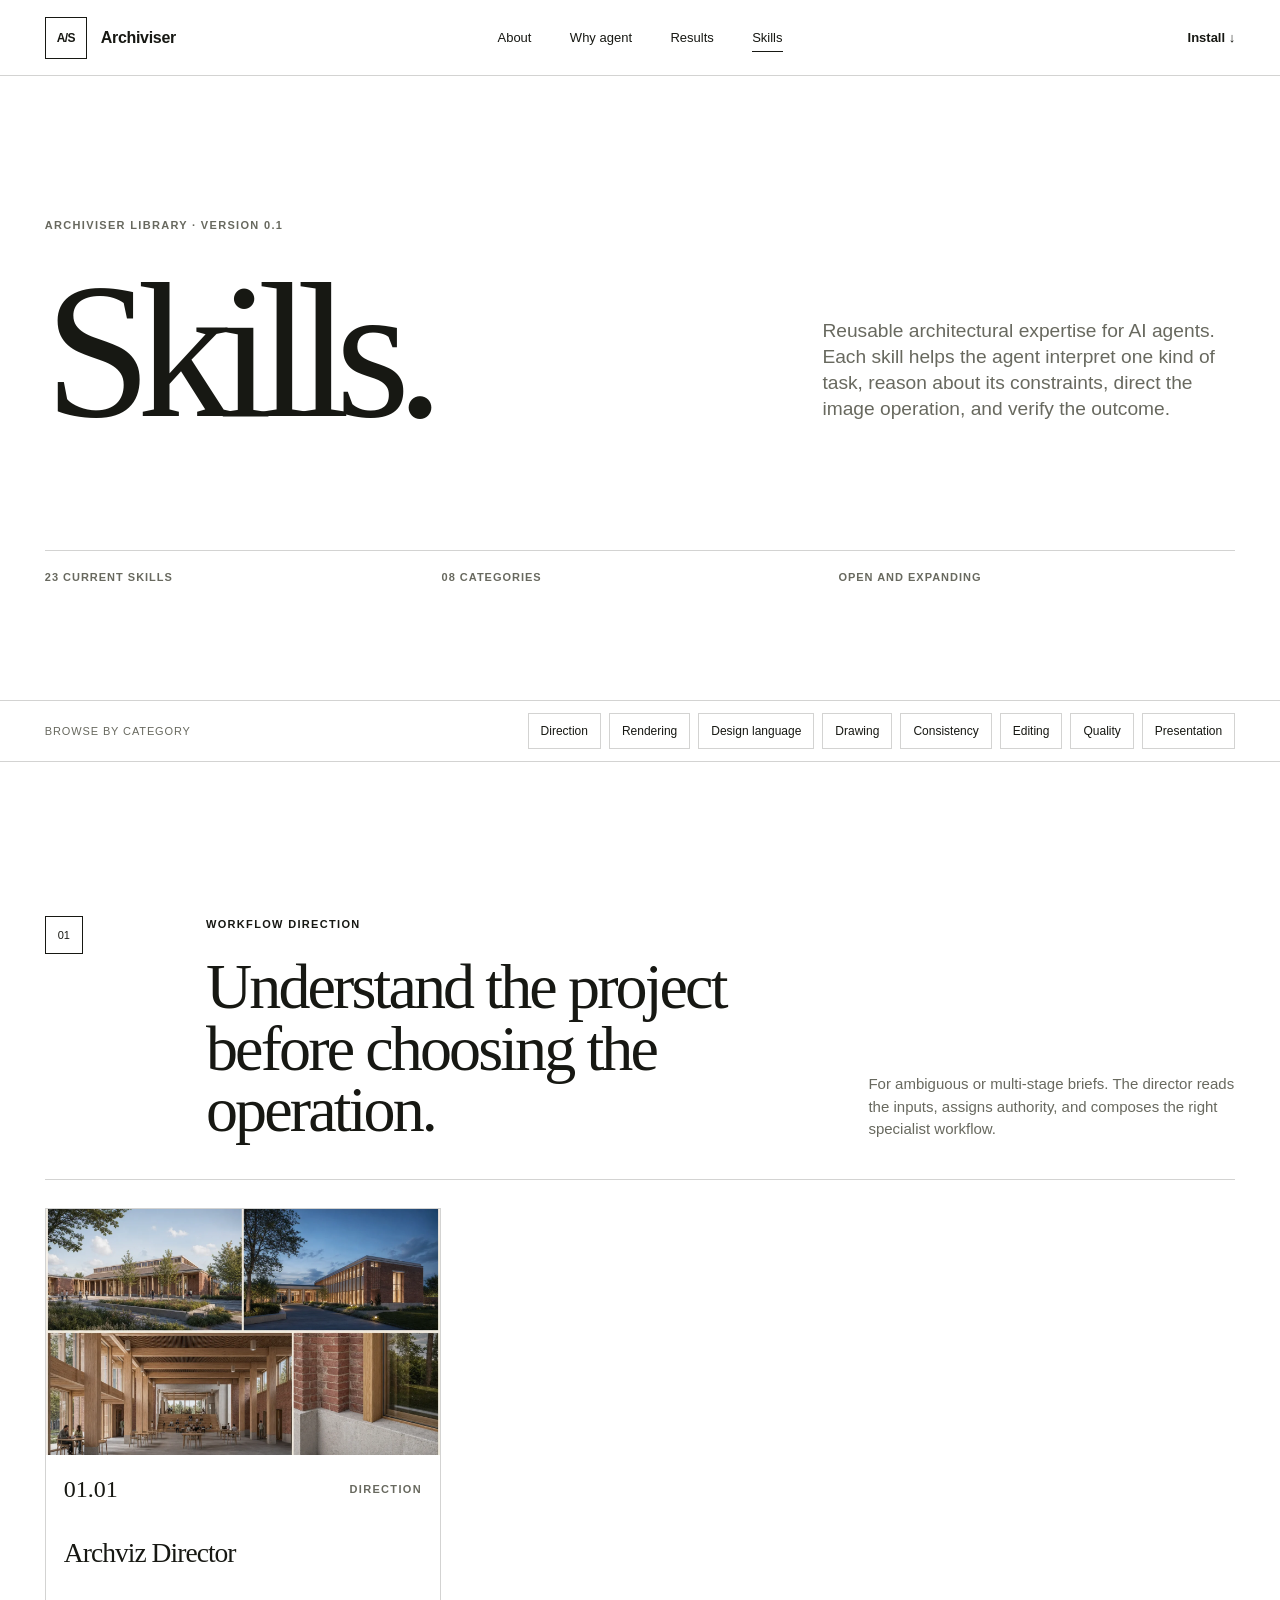
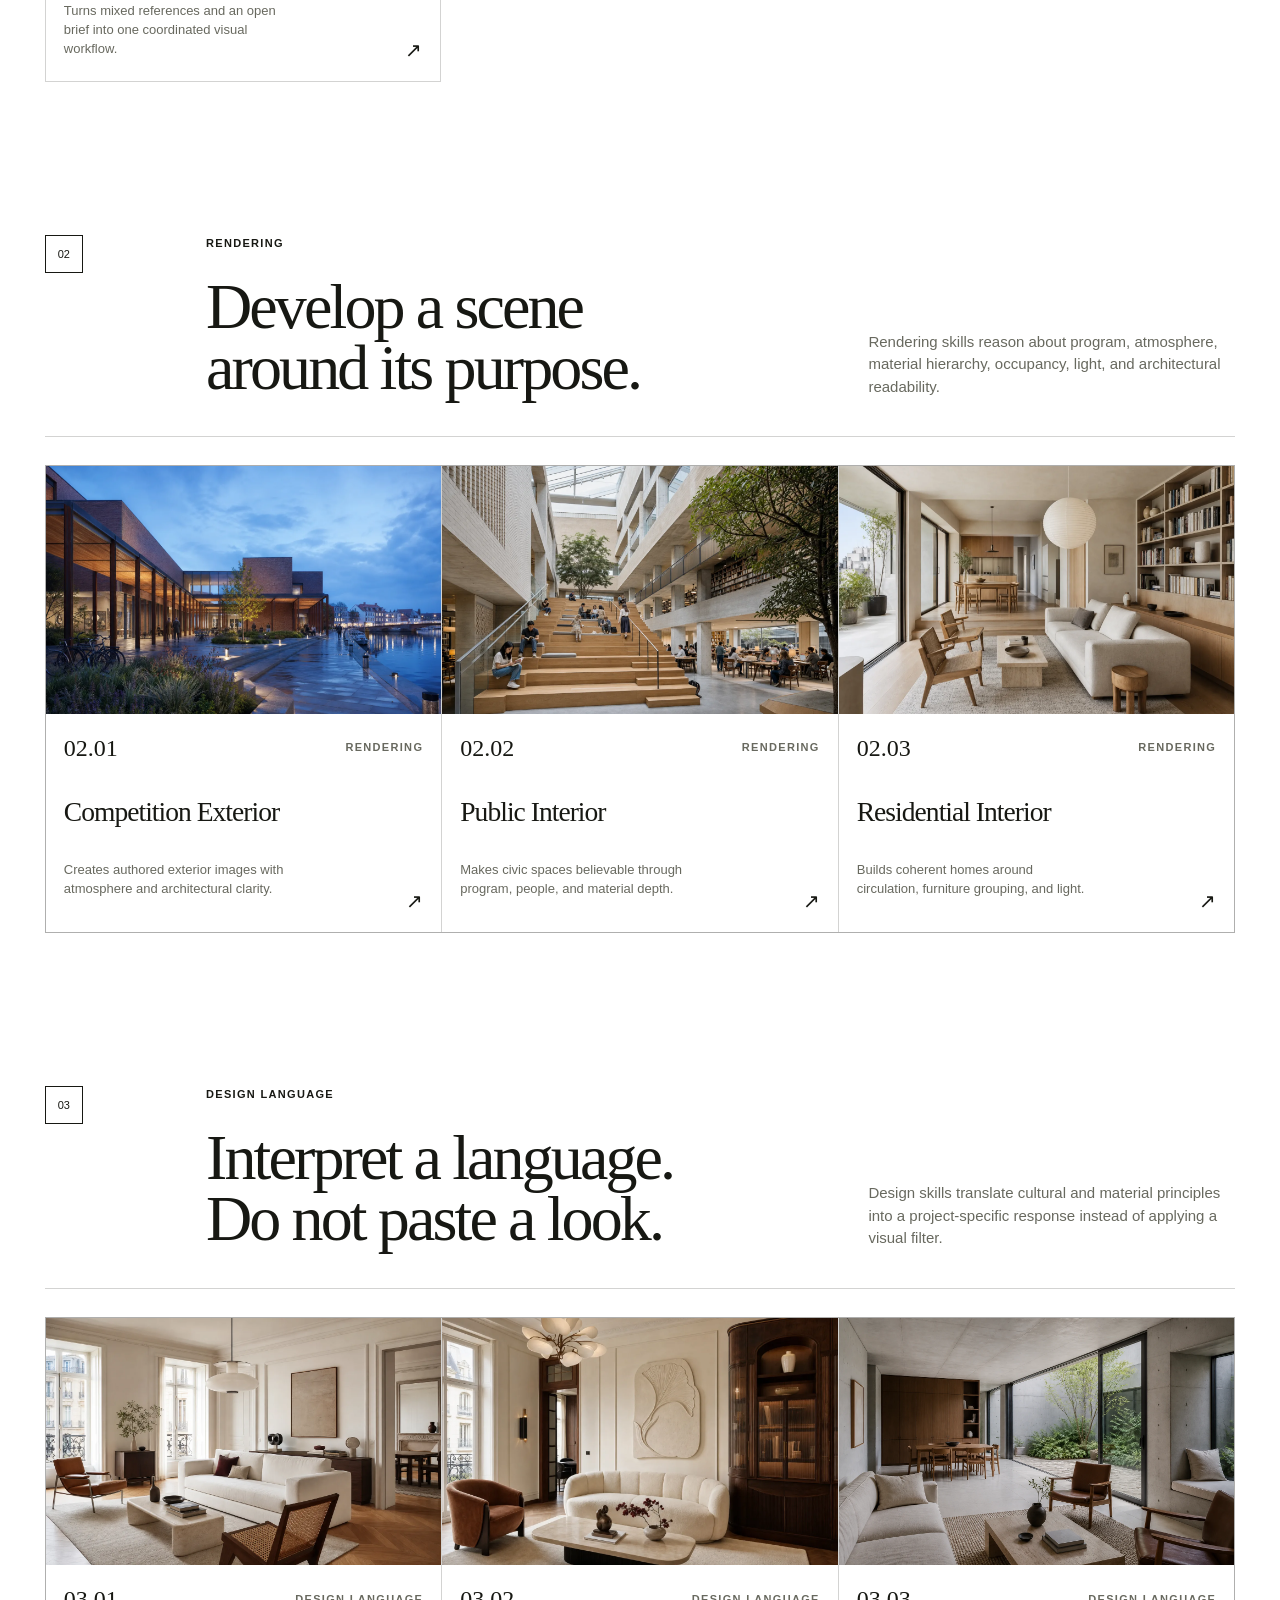
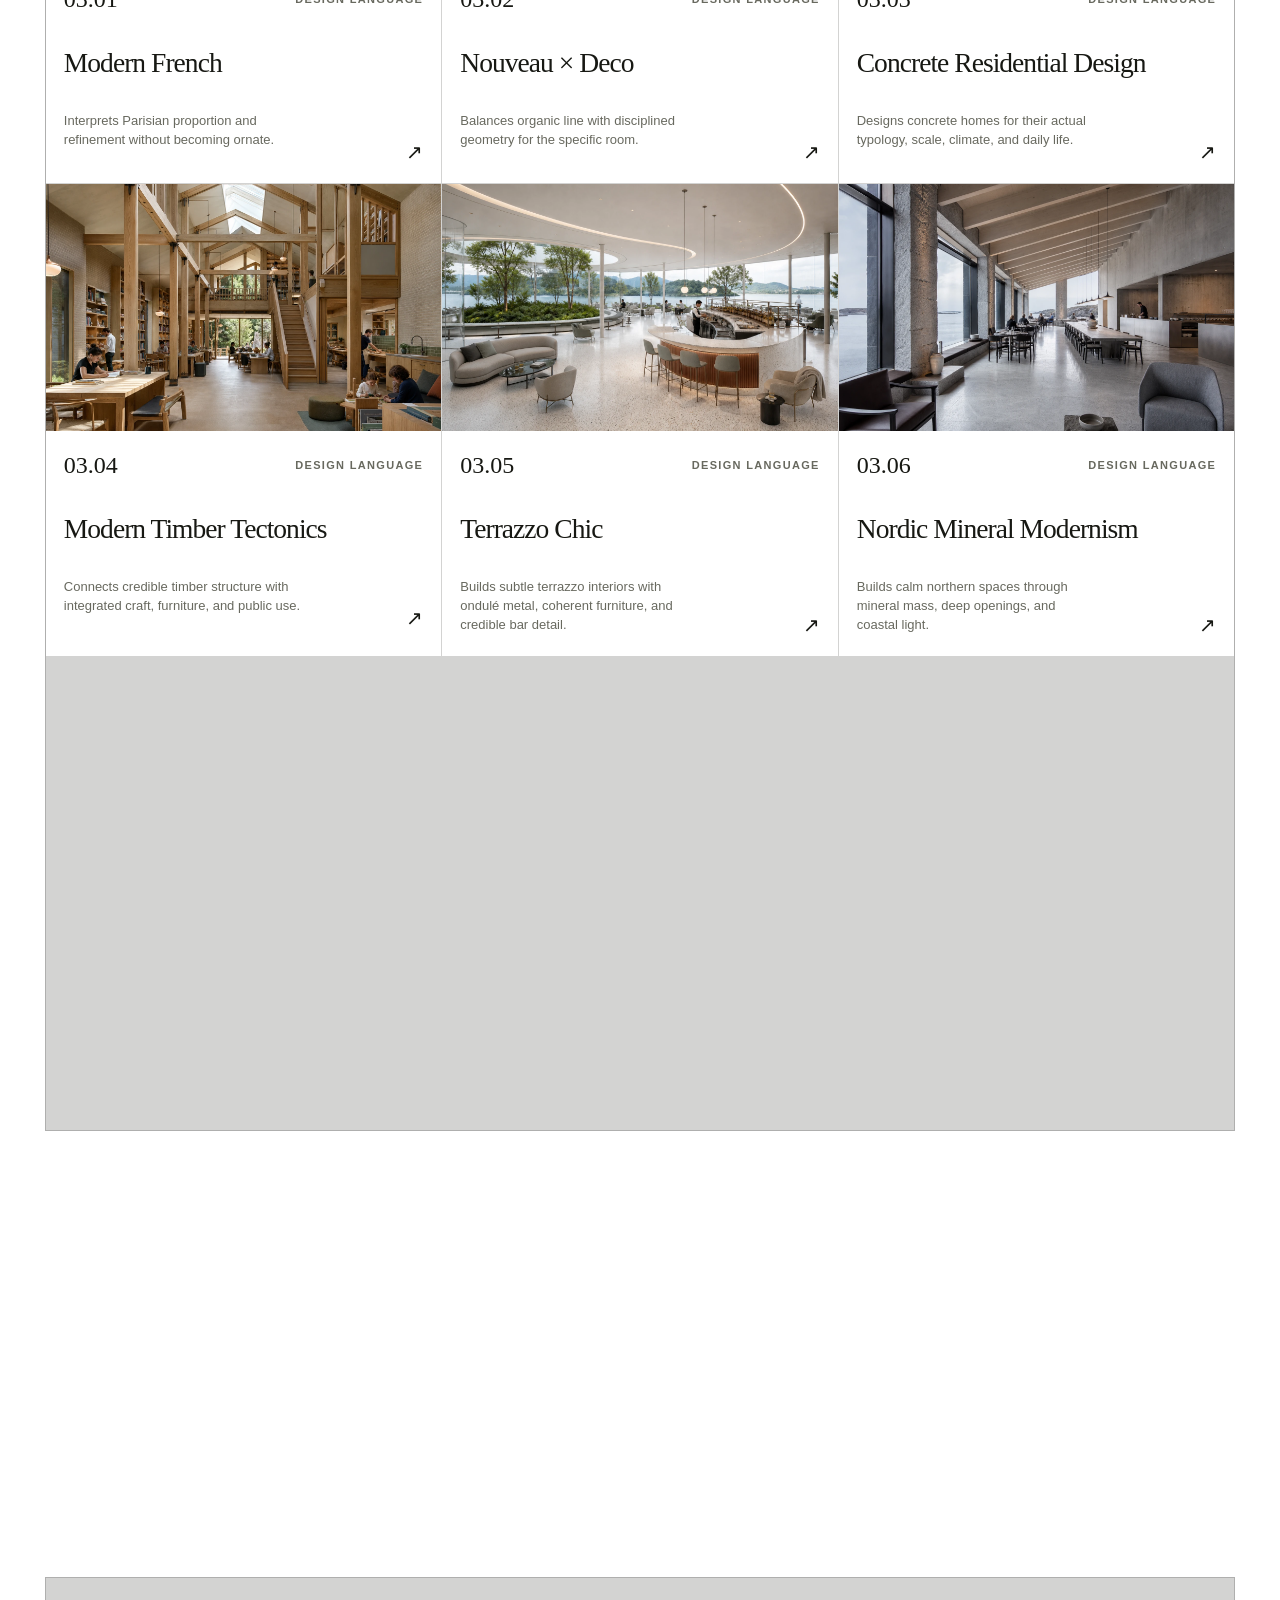
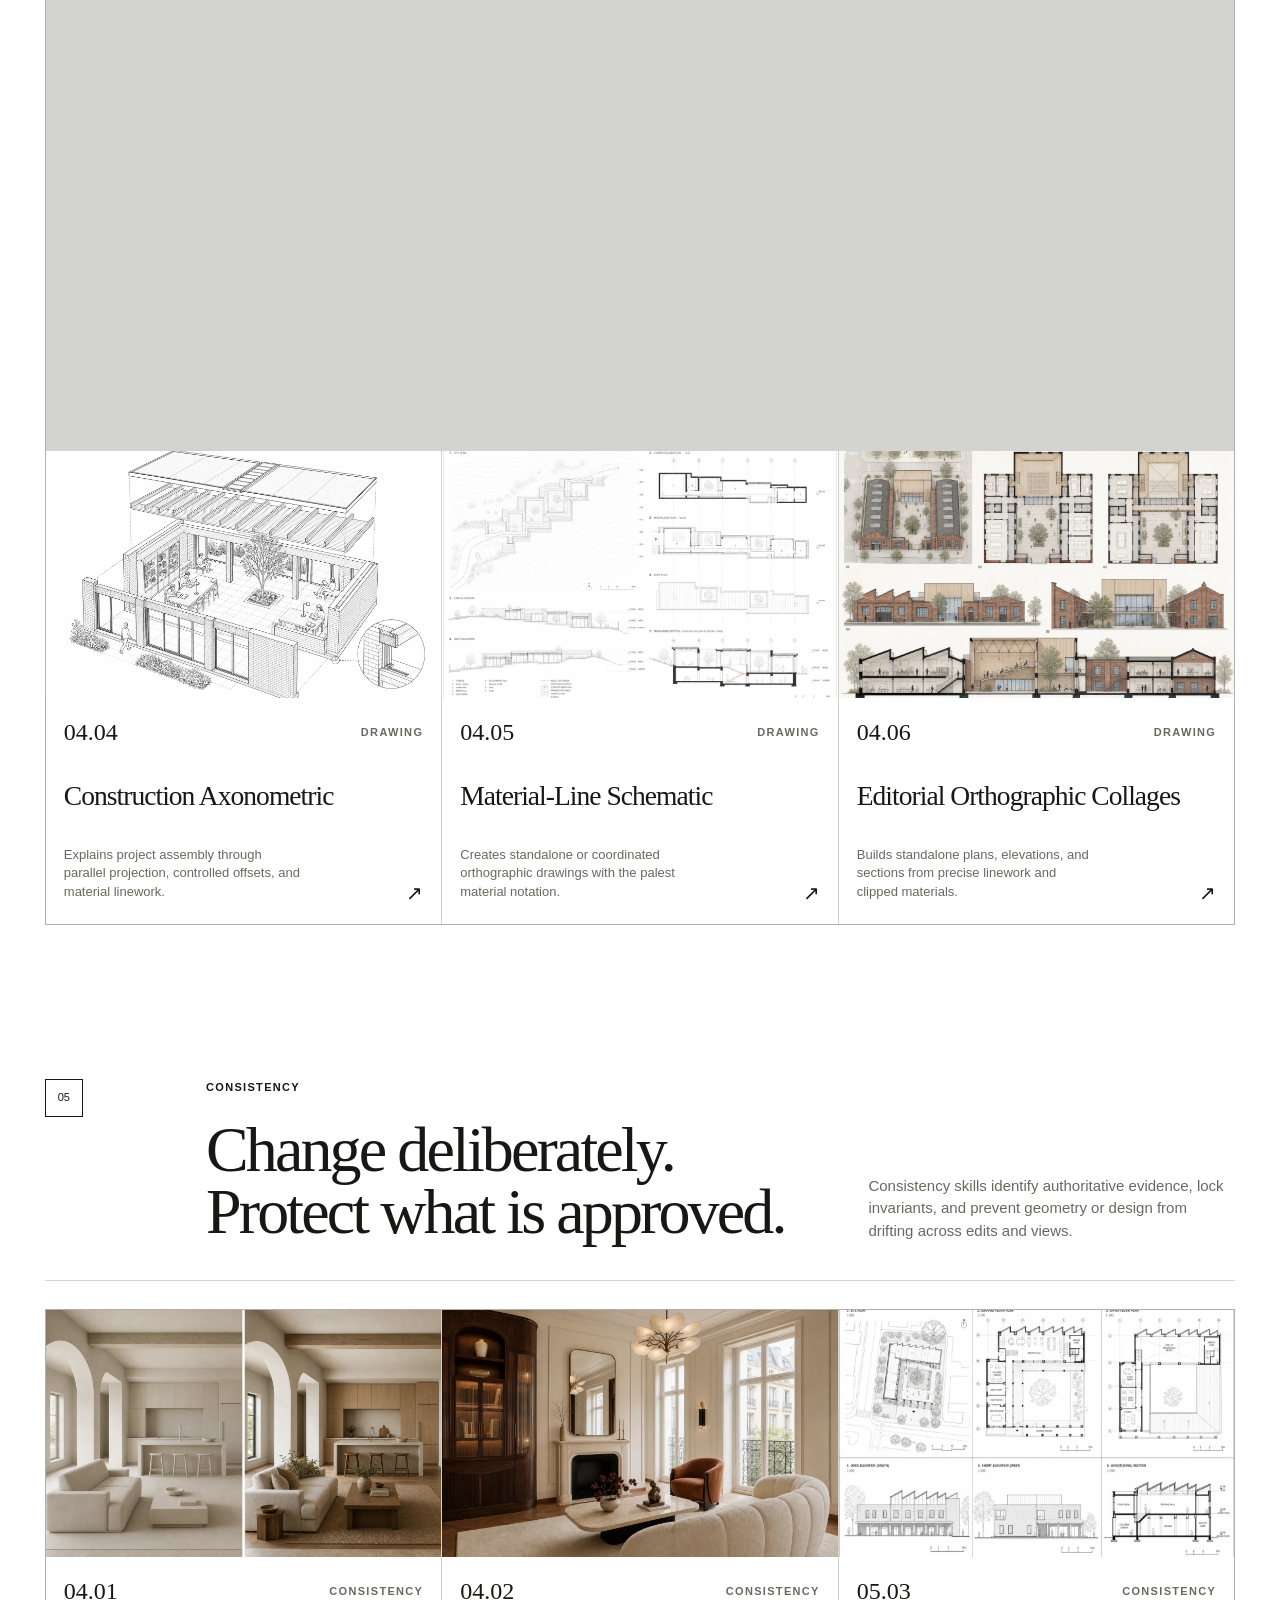
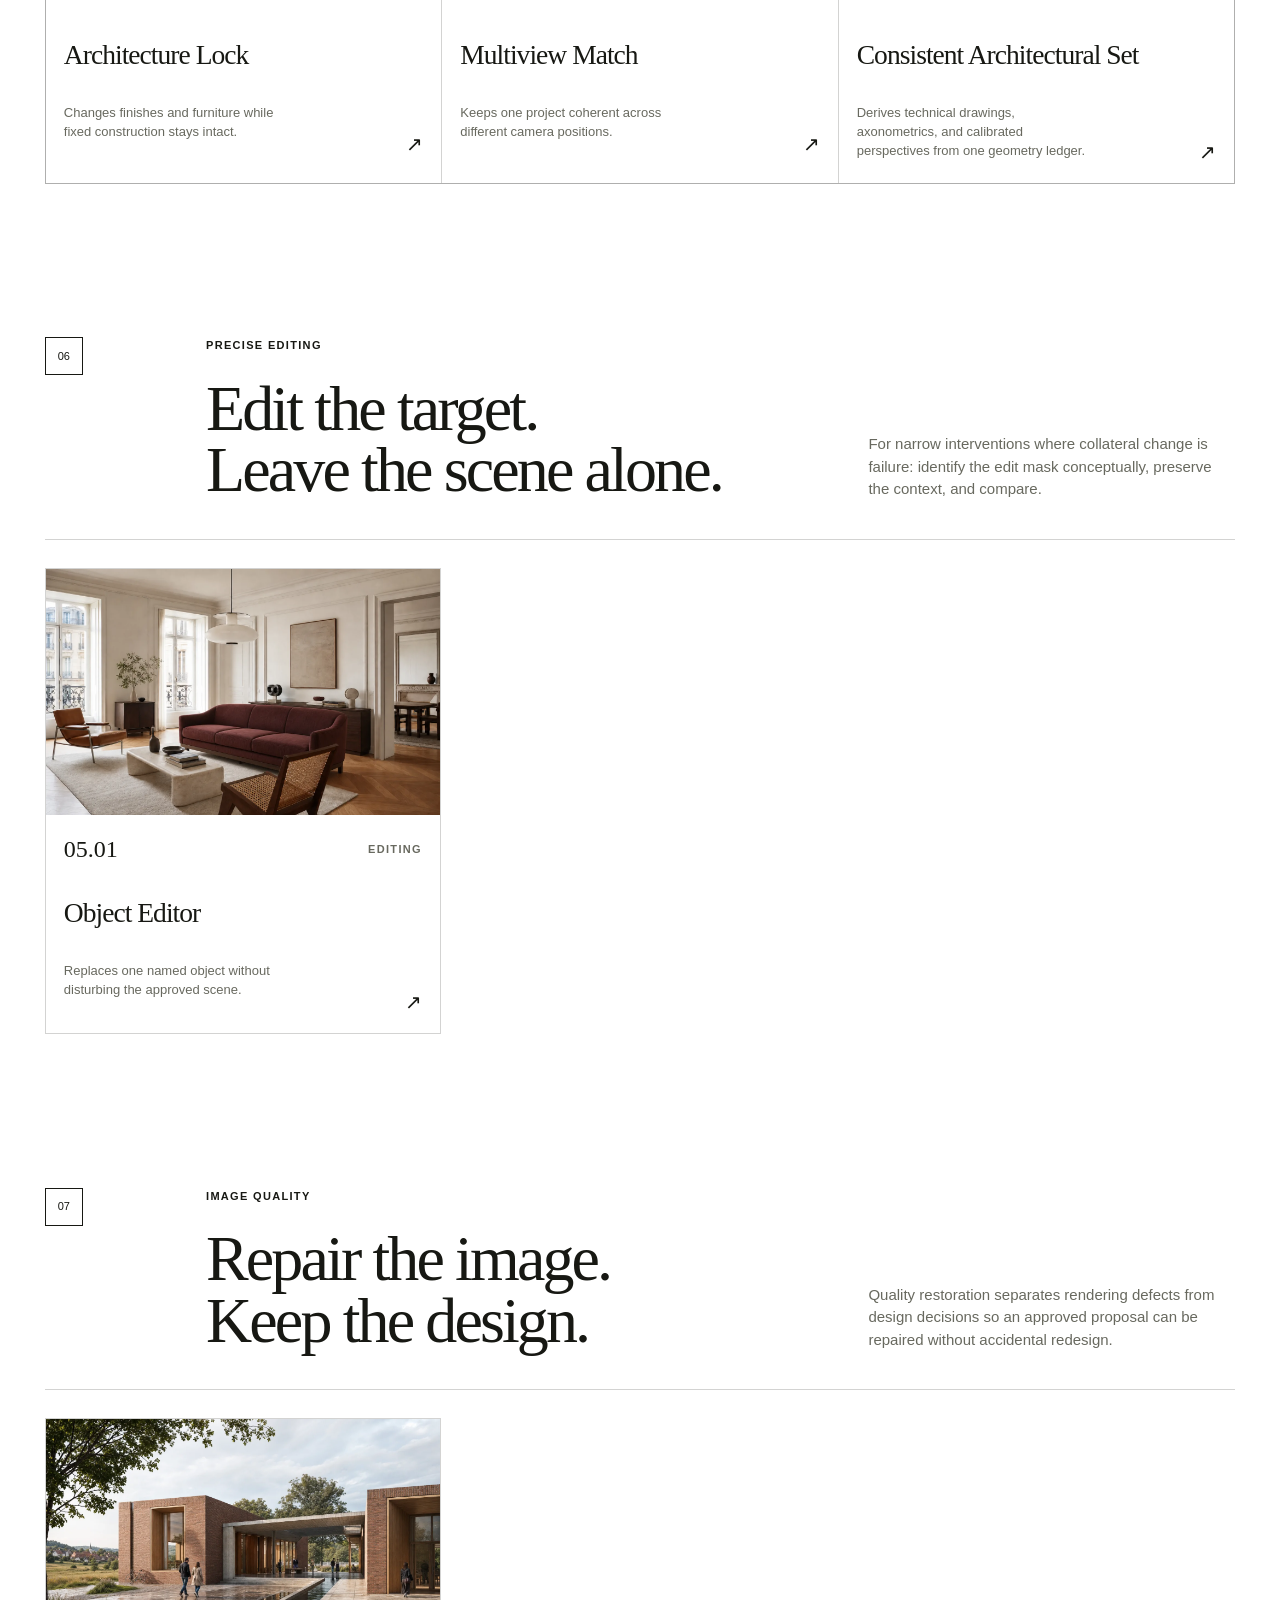
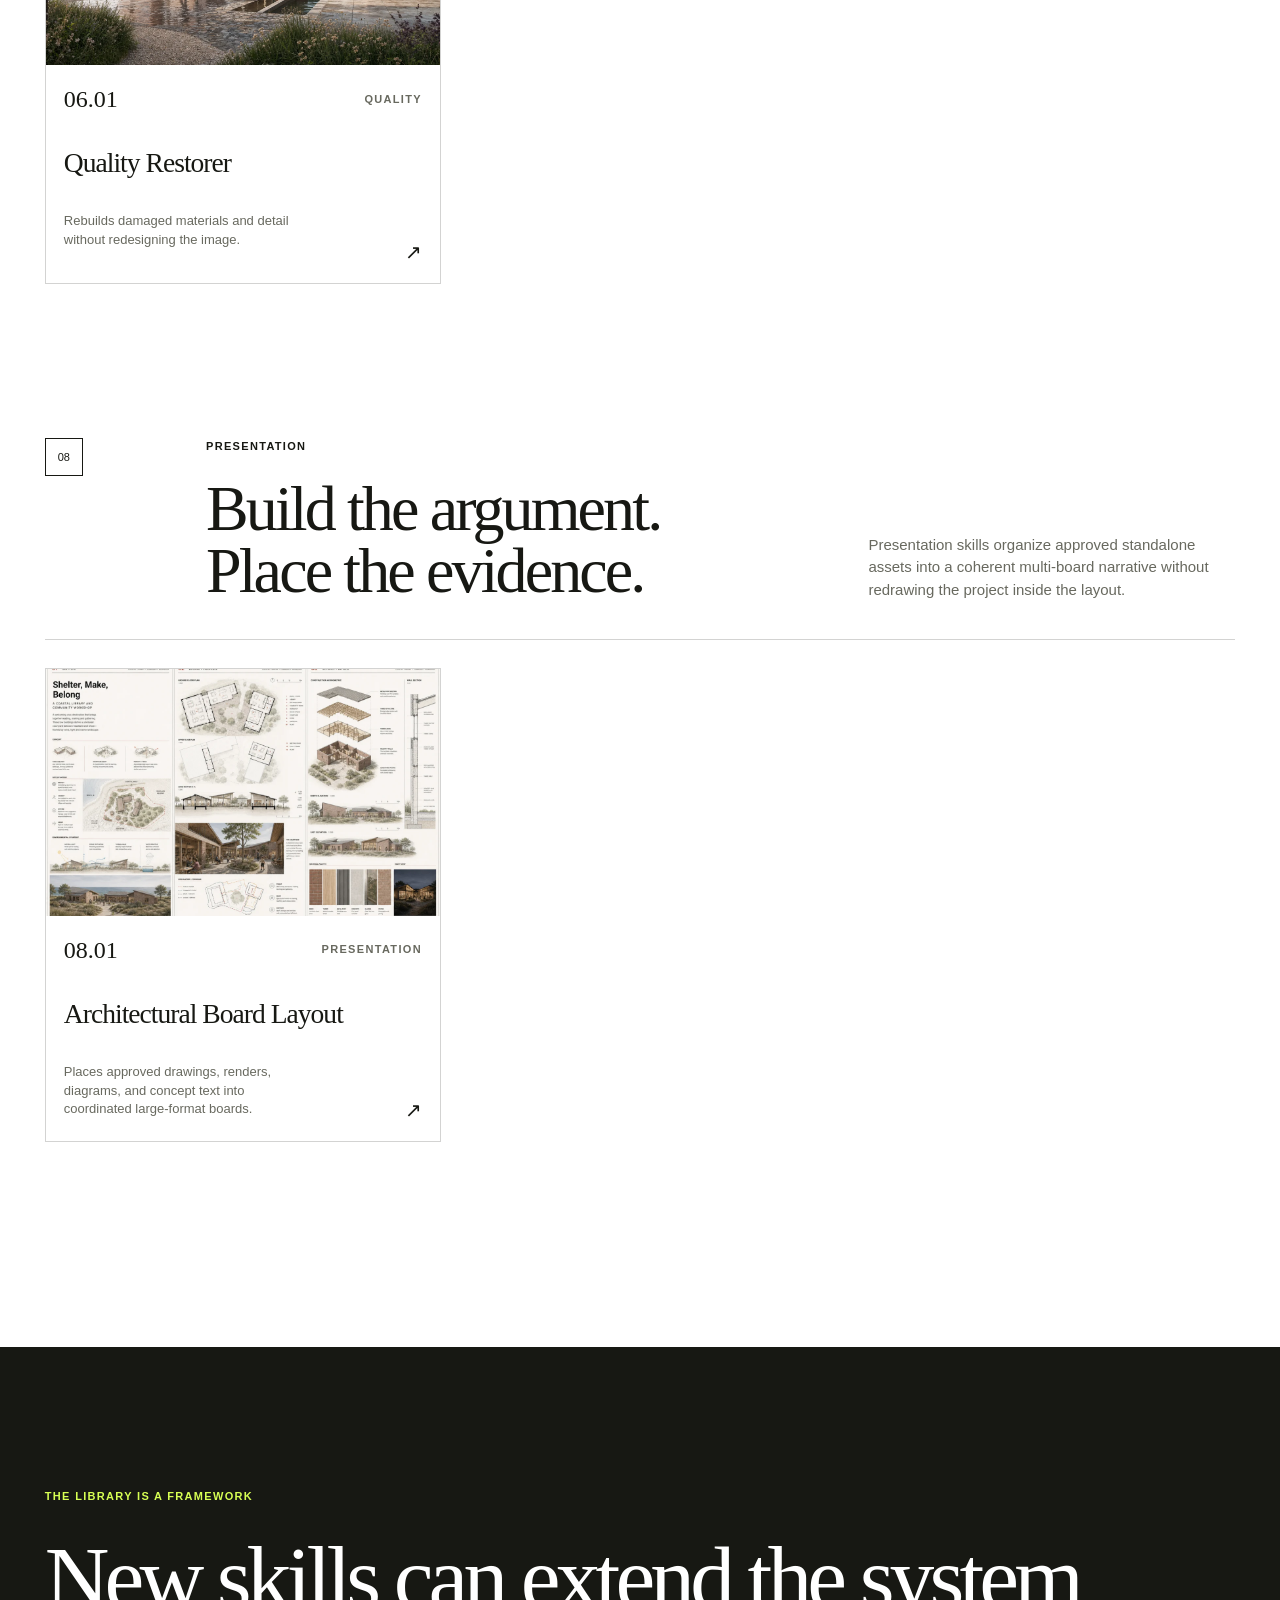
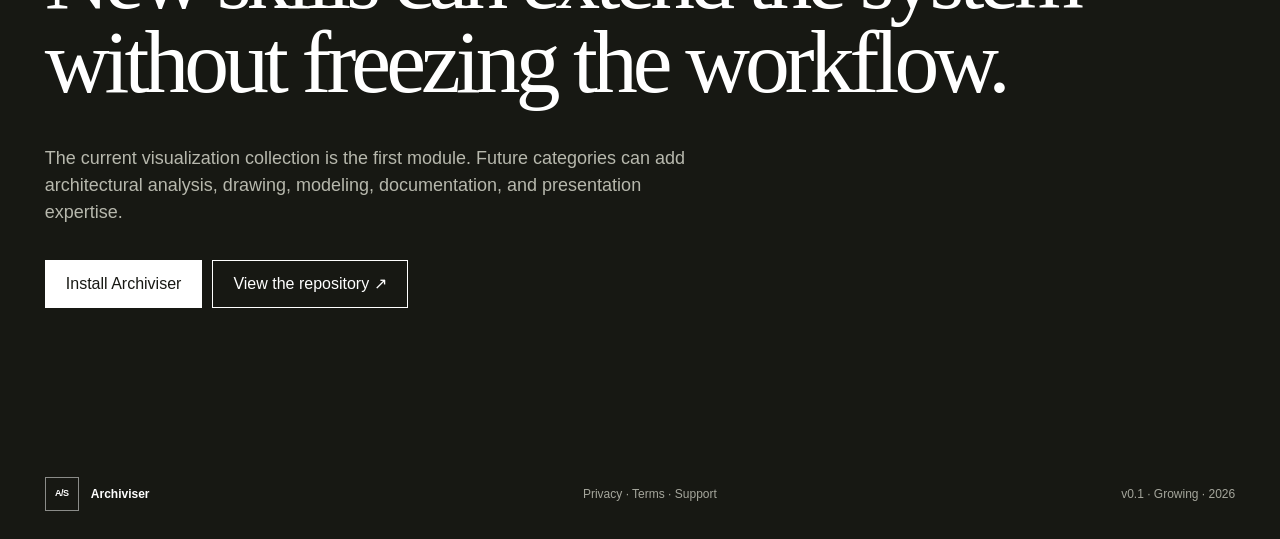
==== commit 258067ff: "Add coordinated drawing and board layout skills" ====
--- a/site/skills.html
+++ b/site/skills.html
@@ -34,7 +34,7 @@
           <p>Reusable architectural expertise for AI agents. Each skill helps the agent interpret one kind of task, reason about its constraints, direct the image operation, and verify the outcome.</p>
         </div>
         <div class="library-index">
-          <span>20 current skills</span><span>07 categories</span><span>Open and expanding</span>
+          <span>23 current skills</span><span>08 categories</span><span>Open and expanding</span>
         </div>
       </section>
 
@@ -47,6 +47,7 @@
         <a href="#consistency">Consistency</a>
         <a href="#editing">Editing</a>
         <a href="#quality">Quality</a>
+        <a href="#presentation">Presentation</a>
       </nav>
 
       <div class="library-sections">
@@ -86,10 +87,11 @@
           <header class="category-heading reveal"><span>04</span><div><p>Drawing</p><h2>Make geometry legible.<br />Let every line carry meaning.</h2></div><p>Drawing skills translate architectural images into precise graphic documents with controlled line hierarchy, material notation, and perspective.</p></header>
           <div class="skill-grid library-grid">
             <a class="skill-card reveal" href="https://github.com/swangarch/archiviser/blob/main/skills/draw-architectural-schematics/SKILL.md"><div class="skill-image"><img src="assets/schematic-reading-pavilion.webp" alt="Original reading pavilion converted into a black-and-white schematic technical drawing" /></div><div class="skill-card-body"><div class="skill-meta"><span class="skill-id">04.01</span><span class="skill-category">Drawing</span></div><h3>Architectural Schematic</h3><p>Converts architectural images into clean monochrome drawings with precise perspective and disciplined line weights.</p><span class="skill-arrow">↗</span></div></a>
-            <a class="skill-card reveal" href="https://github.com/swangarch/archiviser/blob/main/skills/draw-section-perspectives/SKILL.md"><div class="skill-image"><img src="assets/section-perspective-reading-pavilion.webp" alt="Original reading pavilion shown as a human-eye material section-perspective with enlarged nodes" /></div><div class="skill-card-body"><div class="skill-meta"><span class="skill-id">04.02</span><span class="skill-category">Drawing</span></div><h3>Section Perspective</h3><p>Combines inhabited eye-level space with readable cut assemblies and linked construction nodes.</p><span class="skill-arrow">↗</span></div></a>
-            <a class="skill-card reveal" href="https://github.com/swangarch/archiviser/blob/main/skills/draw-construction-axonometric/SKILL.md"><div class="skill-image"><img src="assets/construction-axonometric-reading-pavilion.webp" alt="Original reading pavilion shown as an exploded black-and-white construction axonometric" /></div><div class="skill-card-body"><div class="skill-meta"><span class="skill-id">04.03</span><span class="skill-category">Drawing</span></div><h3>Construction Axonometric</h3><p>Explains project assembly through parallel projection, controlled offsets, and material linework.</p><span class="skill-arrow">↗</span></div></a>
-            <a class="skill-card reveal" href="https://github.com/swangarch/archiviser/blob/main/skills/draw-material-line-schematics/SKILL.md"><div class="skill-image"><img src="assets/material-line-schematic-section.webp" alt="Library section drawn with black cut poche, a restrained circulation accent, and extremely pale material lines" /></div><div class="skill-card-body"><div class="skill-meta"><span class="skill-id">04.04</span><span class="skill-category">Drawing</span></div><h3>Material-Line Schematic</h3><p>Uses the palest lines to explain floors, walls, ceilings, roofs, glazing, and joinery.</p><span class="skill-arrow">↗</span></div></a>
-            <a class="skill-card reveal" href="https://github.com/swangarch/archiviser/blob/main/skills/draw-editorial-section-collages/SKILL.md"><div class="skill-image"><img src="assets/editorial-section-collage.webp" alt="Library section assembled from precise linework, clipped material fragments, halftone planting, and cut-out people" /></div><div class="skill-card-body"><div class="skill-meta"><span class="skill-id">04.05</span><span class="skill-category">Drawing</span></div><h3>Editorial Section Collage</h3><p>Combines locked geometry with clipped materials, paper edges, halftone, and restrained color.</p><span class="skill-arrow">↗</span></div></a>
+            <a class="skill-card reveal" href="https://github.com/swangarch/archiviser/blob/main/skills/draw-unified-orthographic-sets/SKILL.md"><div class="skill-image"><img src="assets/unified-orthographic-drawing-set.webp" alt="Consistent black-and-white site plan, floor plans, elevations, and section" /></div><div class="skill-card-body"><div class="skill-meta"><span class="skill-id">04.02</span><span class="skill-category">Drawing</span></div><h3>Unified Orthographic Drawings</h3><p>Produces standalone or coordinated plans, elevations, and sections with one technical language.</p><span class="skill-arrow">↗</span></div></a>
+            <a class="skill-card reveal" href="https://github.com/swangarch/archiviser/blob/main/skills/draw-section-perspectives/SKILL.md"><div class="skill-image"><img src="assets/section-perspective-reading-pavilion.webp" alt="Original reading pavilion shown as a human-eye material section-perspective with enlarged nodes" /></div><div class="skill-card-body"><div class="skill-meta"><span class="skill-id">04.03</span><span class="skill-category">Drawing</span></div><h3>Section Perspective</h3><p>Combines inhabited eye-level space with readable cut assemblies and linked construction nodes.</p><span class="skill-arrow">↗</span></div></a>
+            <a class="skill-card reveal" href="https://github.com/swangarch/archiviser/blob/main/skills/draw-construction-axonometric/SKILL.md"><div class="skill-image"><img src="assets/construction-axonometric-reading-pavilion.webp" alt="Original reading pavilion shown as an exploded black-and-white construction axonometric" /></div><div class="skill-card-body"><div class="skill-meta"><span class="skill-id">04.04</span><span class="skill-category">Drawing</span></div><h3>Construction Axonometric</h3><p>Explains project assembly through parallel projection, controlled offsets, and material linework.</p><span class="skill-arrow">↗</span></div></a>
+            <a class="skill-card reveal" href="https://github.com/swangarch/archiviser/blob/main/skills/draw-material-line-schematics/SKILL.md"><div class="skill-image"><img src="assets/pale-material-line-orthographic-set.webp" alt="Hillside cultural center shown through pale material-line site plan, plans, elevations, and section" /></div><div class="skill-card-body"><div class="skill-meta"><span class="skill-id">04.05</span><span class="skill-category">Drawing</span></div><h3>Material-Line Schematic</h3><p>Creates standalone or coordinated orthographic drawings with the palest material notation.</p><span class="skill-arrow">↗</span></div></a>
+            <a class="skill-card reveal" href="https://github.com/swangarch/archiviser/blob/main/skills/draw-editorial-section-collages/SKILL.md"><div class="skill-image"><img src="assets/editorial-orthographic-collage-set.webp" alt="Urban arts school shown through coordinated editorial collage plans, elevations, and section" /></div><div class="skill-card-body"><div class="skill-meta"><span class="skill-id">04.06</span><span class="skill-category">Drawing</span></div><h3>Editorial Orthographic Collages</h3><p>Builds standalone plans, elevations, and sections from precise linework and clipped materials.</p><span class="skill-arrow">↗</span></div></a>
           </div>
         </section>
 
@@ -98,6 +100,7 @@
           <div class="skill-grid library-grid">
             <a class="skill-card reveal" href="https://github.com/swangarch/archiviser/blob/main/skills/lock-architecture-shell/SKILL.md"><div class="skill-image"><img src="assets/architecture-shell-lock.webp" alt="Interior comparison with identical architectural shell" /></div><div class="skill-card-body"><div class="skill-meta"><span class="skill-id">04.01</span><span class="skill-category">Consistency</span></div><h3>Architecture Lock</h3><p>Changes finishes and furniture while fixed construction stays intact.</p><span class="skill-arrow">↗</span></div></a>
             <a class="skill-card reveal" href="https://github.com/swangarch/archiviser/blob/main/skills/match-archviz-multiview/SKILL.md"><div class="skill-image"><img src="assets/art-nouveau-deco-companion-view.webp" alt="Reverse view of the same designed room" /></div><div class="skill-card-body"><div class="skill-meta"><span class="skill-id">04.02</span><span class="skill-category">Consistency</span></div><h3>Multiview Match</h3><p>Keeps one project coherent across different camera positions.</p><span class="skill-arrow">↗</span></div></a>
+            <a class="skill-card reveal" href="https://github.com/swangarch/archiviser/blob/main/skills/generate-consistent-architectural-sets/SKILL.md"><div class="skill-image"><img src="assets/unified-orthographic-drawing-set.webp" alt="One civic library coordinated across site plan, floor plans, elevations, and section" /></div><div class="skill-card-body"><div class="skill-meta"><span class="skill-id">05.03</span><span class="skill-category">Consistency</span></div><h3>Consistent Architectural Set</h3><p>Derives technical drawings, axonometrics, and calibrated perspectives from one geometry ledger.</p><span class="skill-arrow">↗</span></div></a>
           </div>
         </section>
 
@@ -112,6 +115,13 @@
           <header class="category-heading reveal"><span>07</span><div><p>Image quality</p><h2>Repair the image.<br />Keep the design.</h2></div><p>Quality restoration separates rendering defects from design decisions so an approved proposal can be repaired without accidental redesign.</p></header>
           <div class="skill-grid library-grid">
             <a class="skill-card reveal" href="https://github.com/swangarch/archiviser/blob/main/skills/restore-archviz-quality/SKILL.md"><div class="skill-image"><img src="assets/competition-exterior.webp" alt="Restored architectural exterior with clean materials and geometry" /></div><div class="skill-card-body"><div class="skill-meta"><span class="skill-id">06.01</span><span class="skill-category">Quality</span></div><h3>Quality Restorer</h3><p>Rebuilds damaged materials and detail without redesigning the image.</p><span class="skill-arrow">↗</span></div></a>
+          </div>
+        </section>
+
+        <section class="skill-category-section" id="presentation">
+          <header class="category-heading reveal"><span>08</span><div><p>Presentation</p><h2>Build the argument.<br />Place the evidence.</h2></div><p>Presentation skills organize approved standalone assets into a coherent multi-board narrative without redrawing the project inside the layout.</p></header>
+          <div class="skill-grid library-grid">
+            <a class="skill-card reveal" href="https://github.com/swangarch/archiviser/blob/main/skills/layout-architectural-boards/SKILL.md"><div class="skill-image"><img src="assets/architectural-board-layout-system.webp" alt="Three coordinated portrait architecture presentation boards" /></div><div class="skill-card-body"><div class="skill-meta"><span class="skill-id">08.01</span><span class="skill-category">Presentation</span></div><h3>Architectural Board Layout</h3><p>Places approved drawings, renders, diagrams, and concept text into coordinated large-format boards.</p><span class="skill-arrow">↗</span></div></a>
           </div>
         </section>
       </div>
